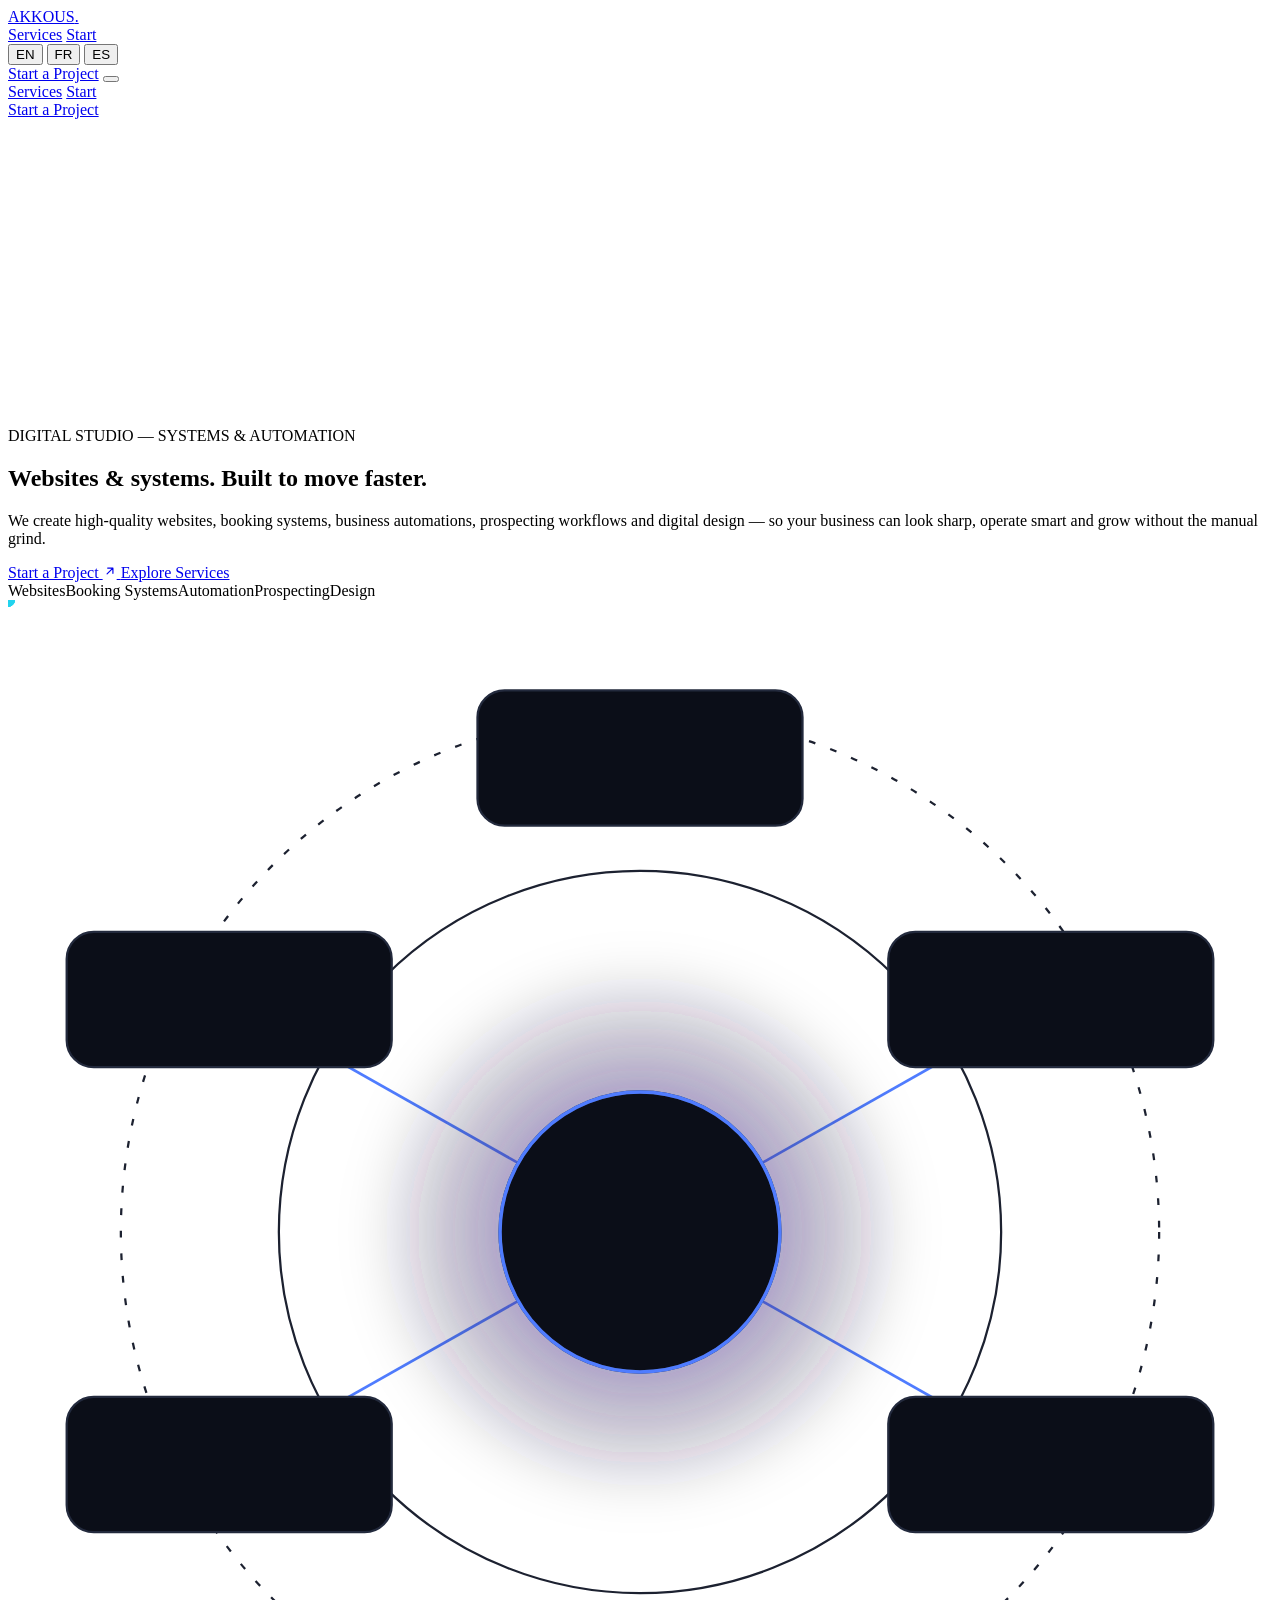
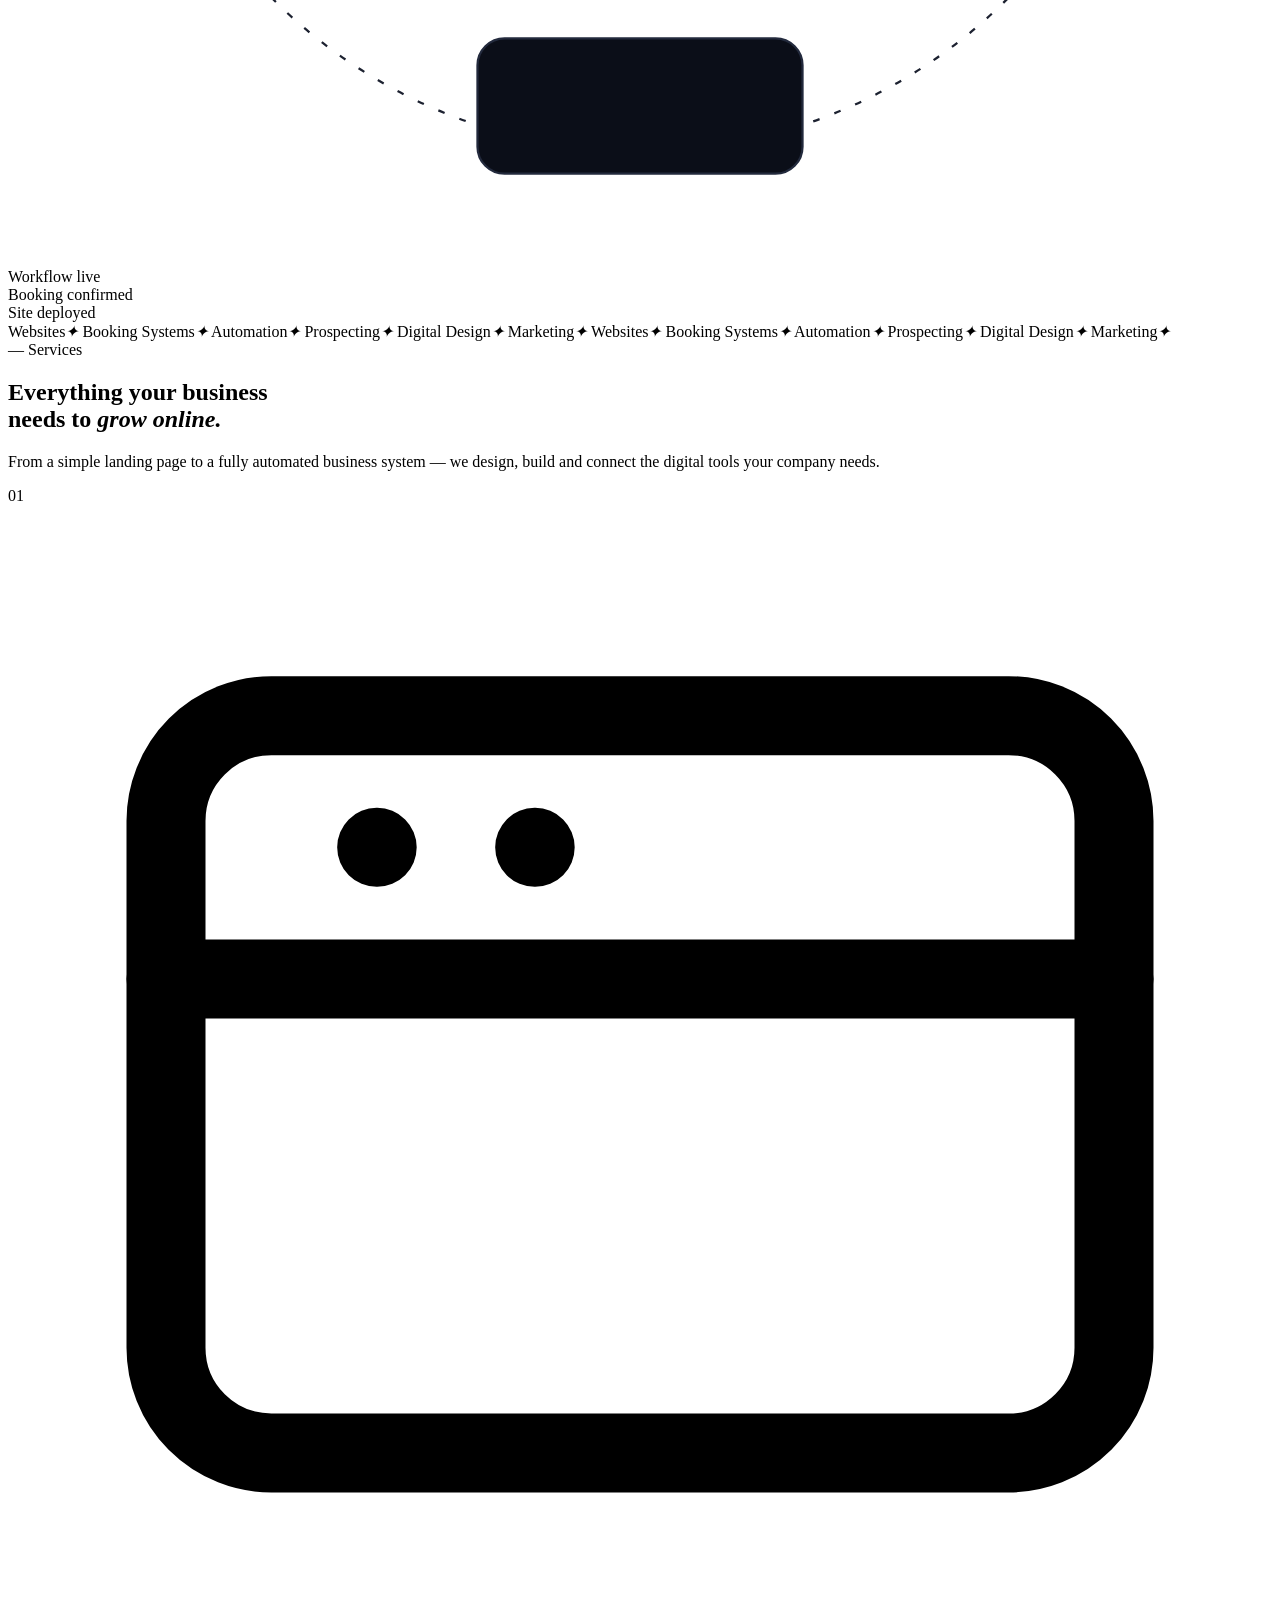
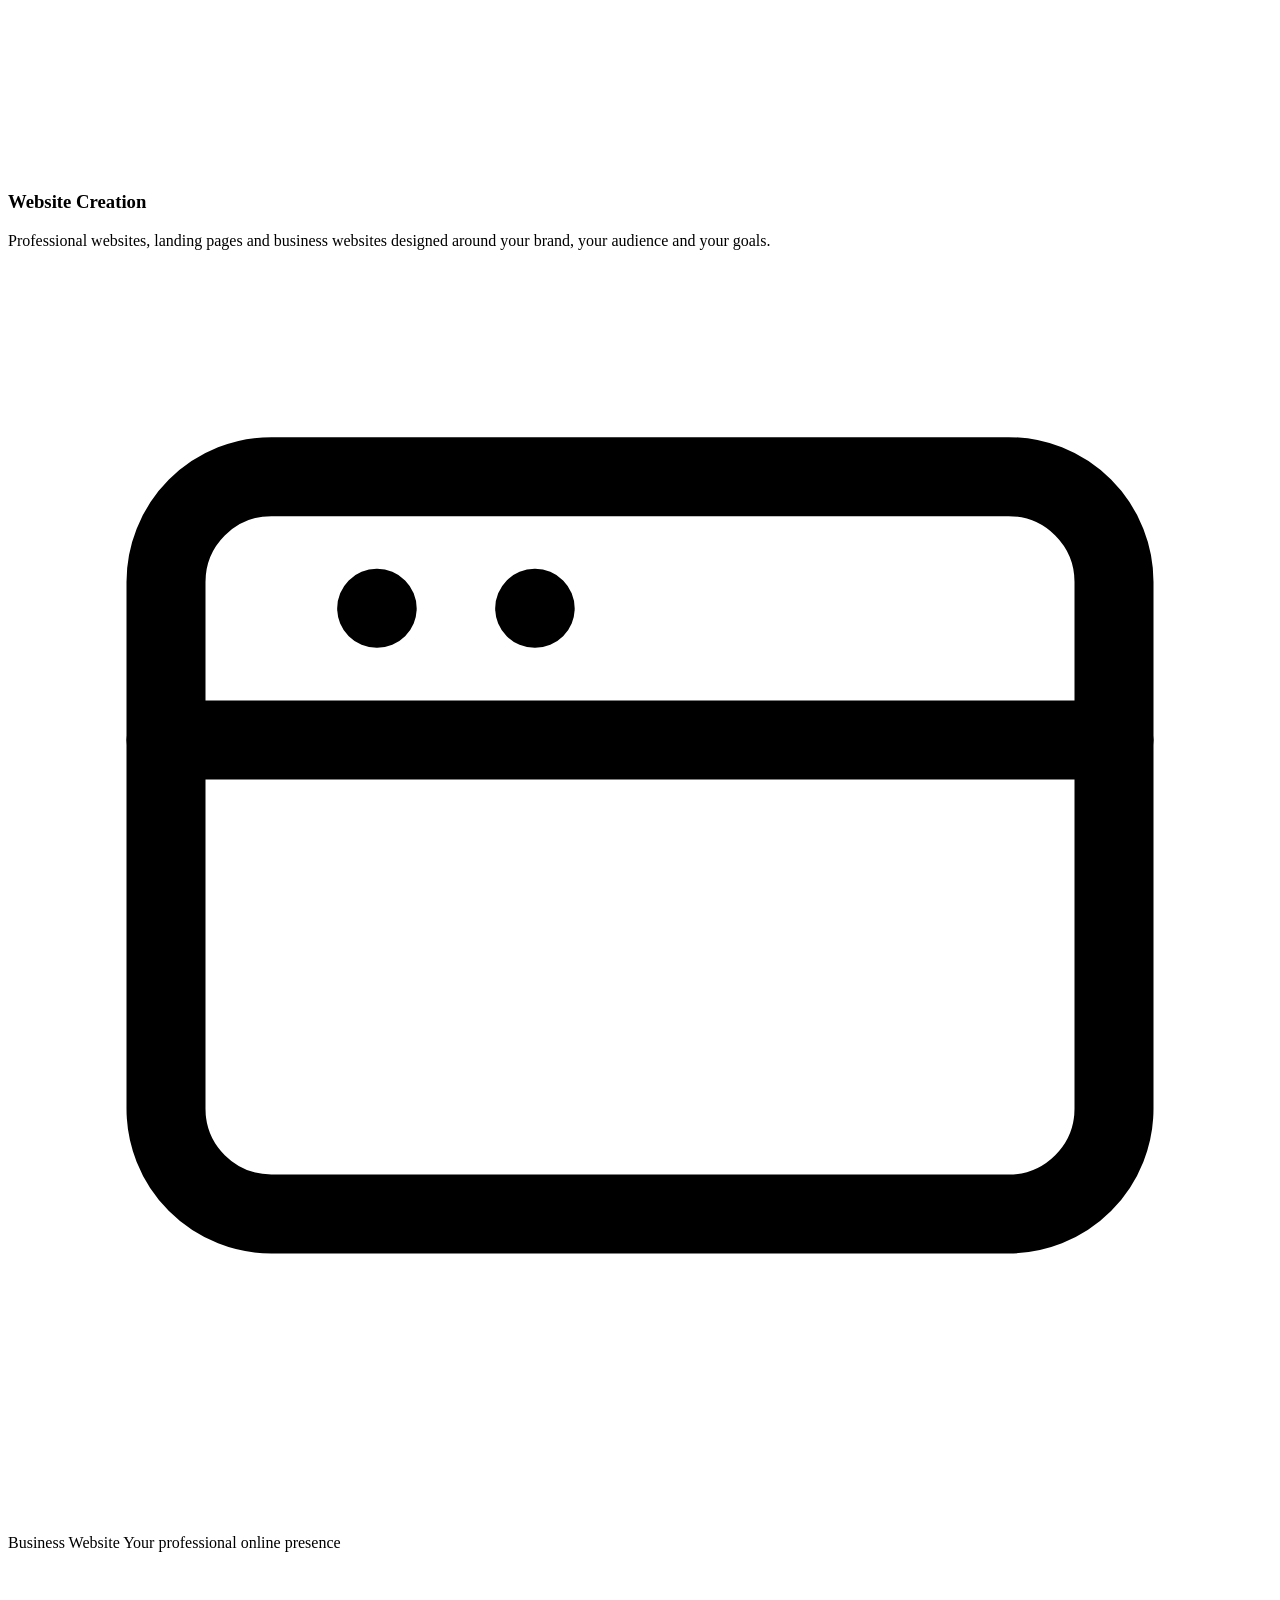
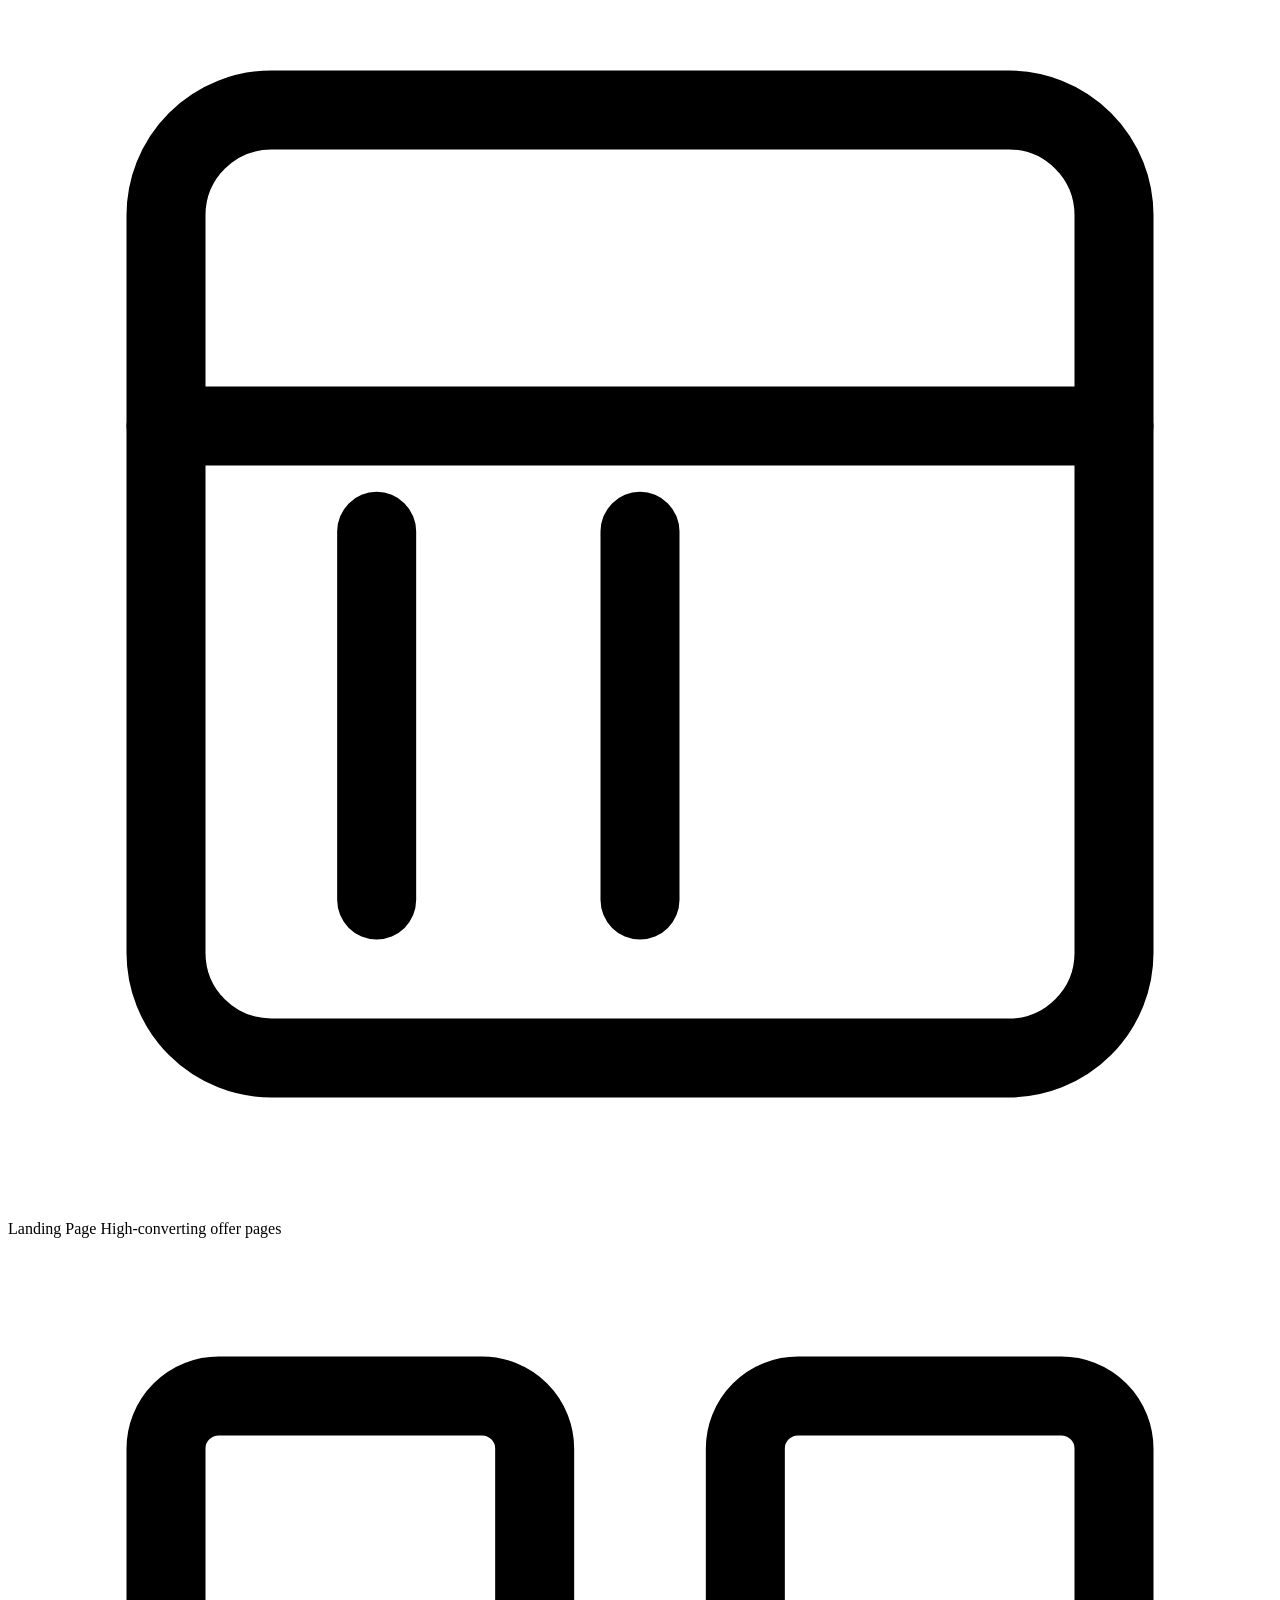
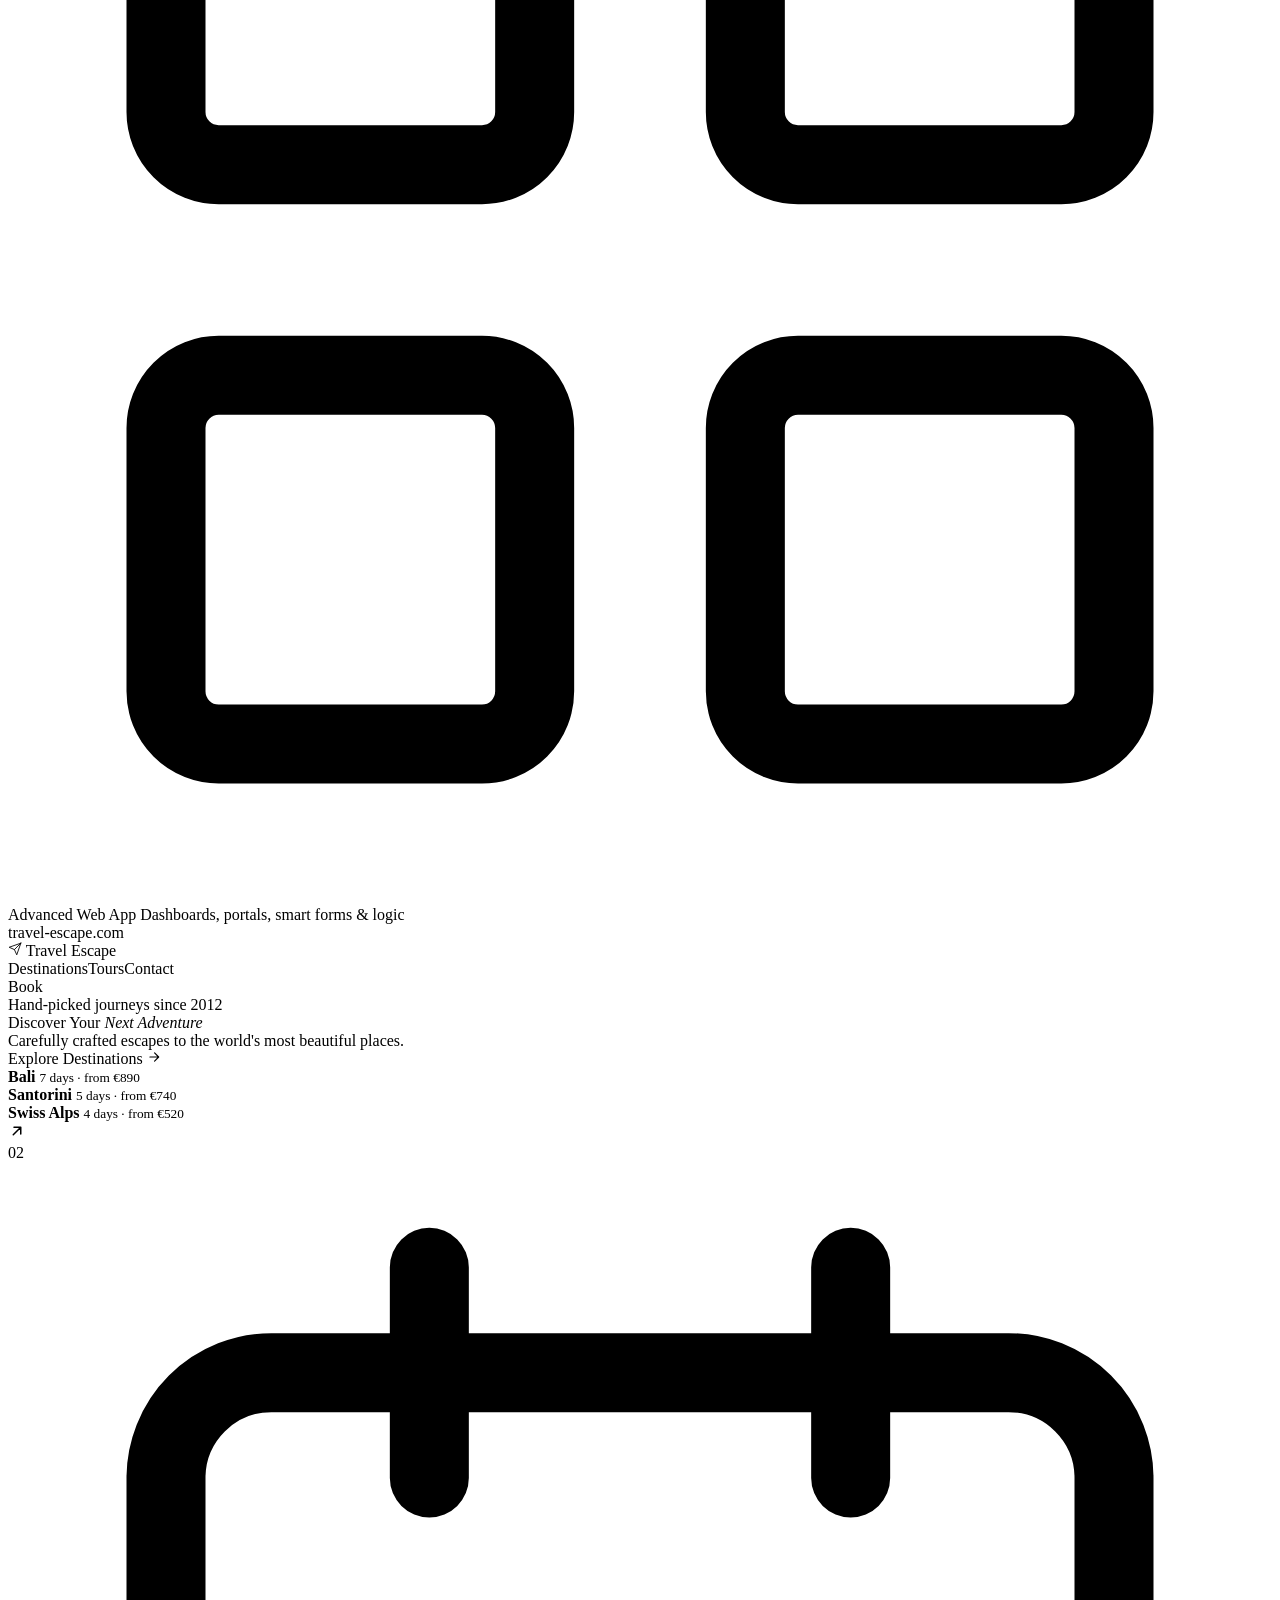
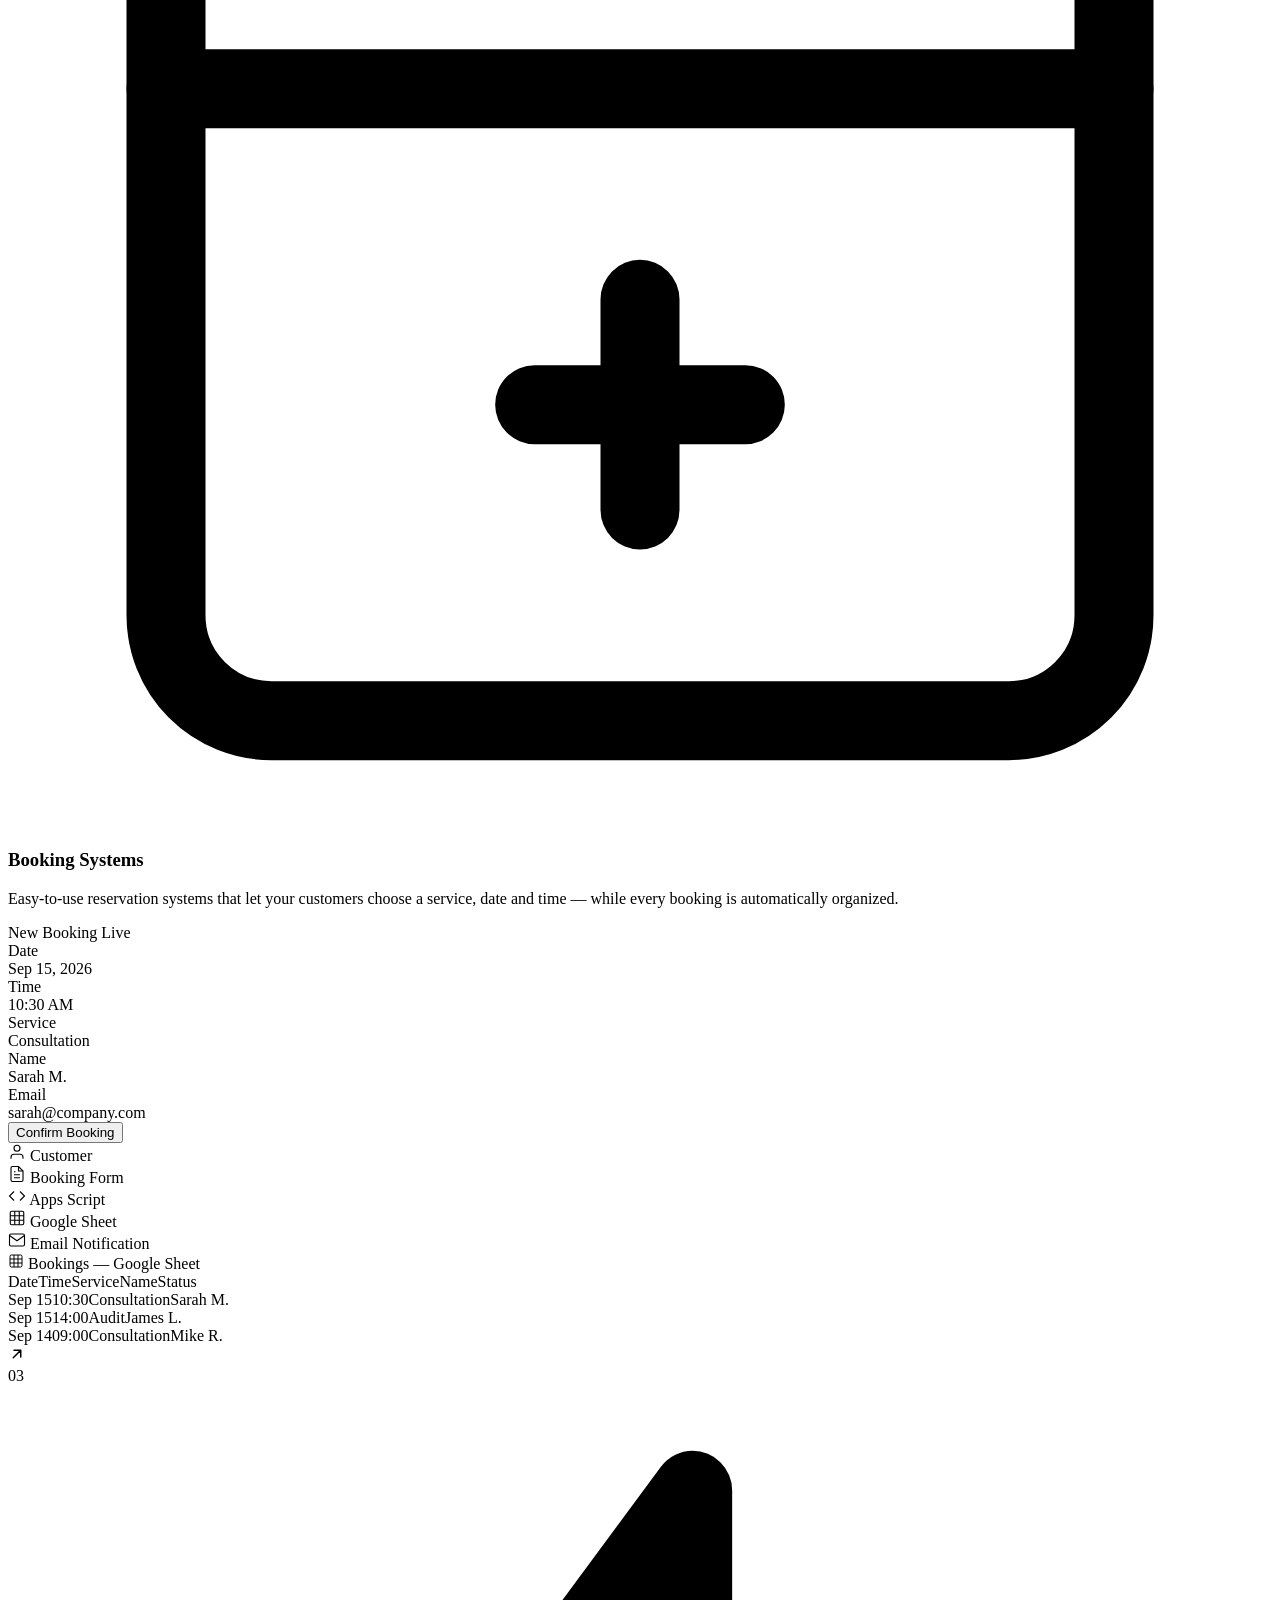
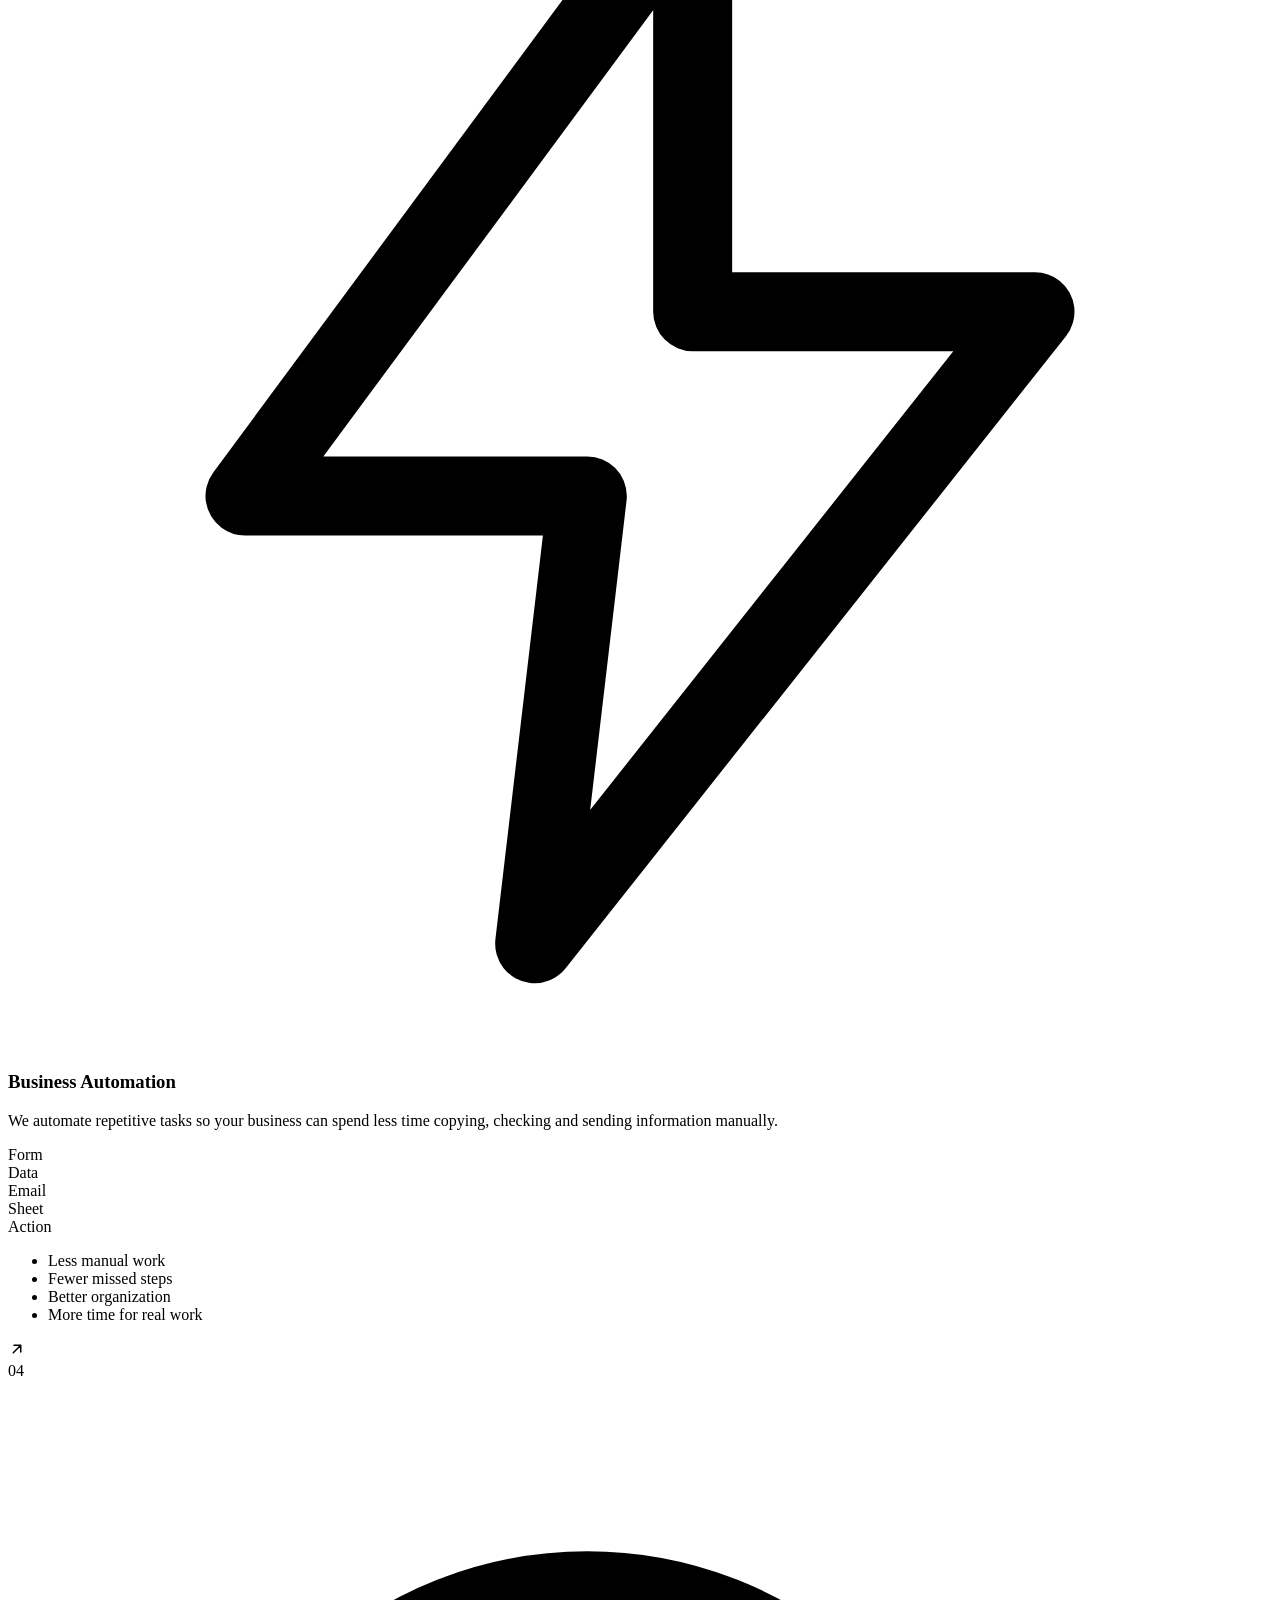
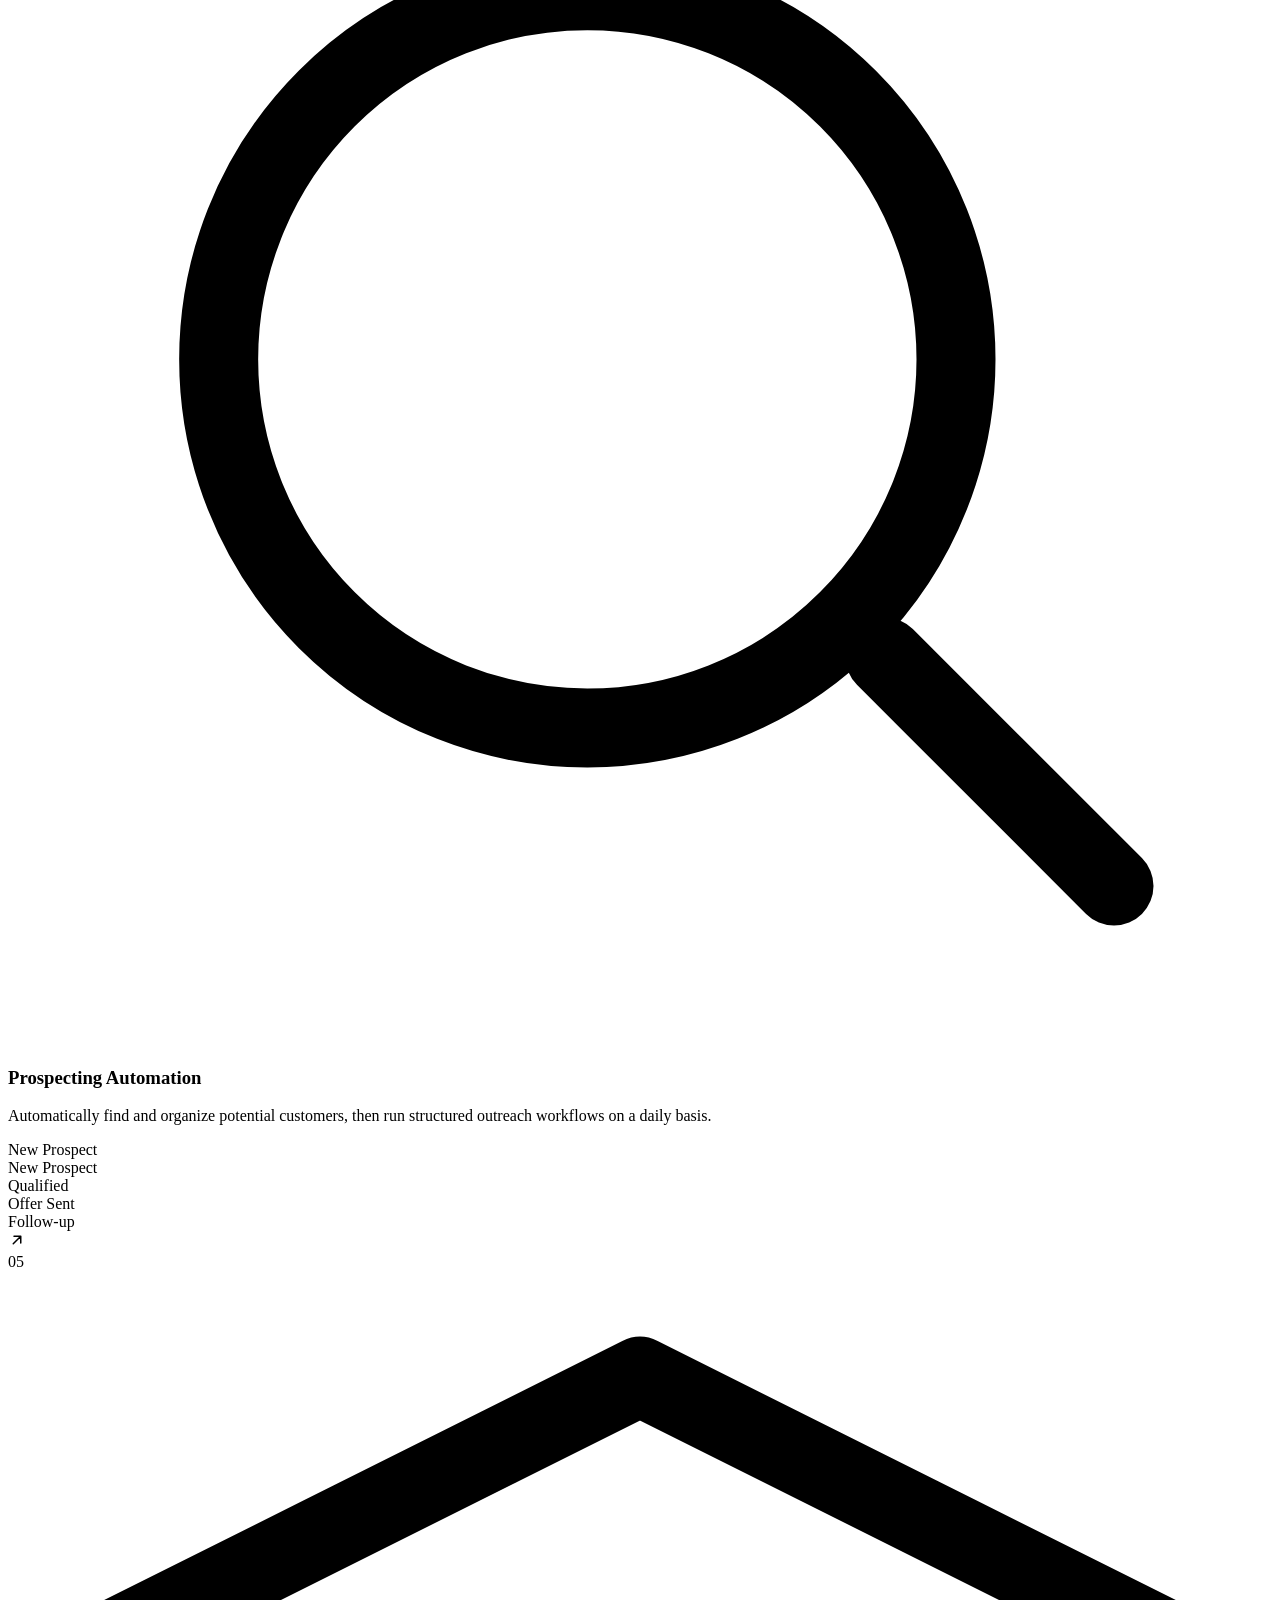
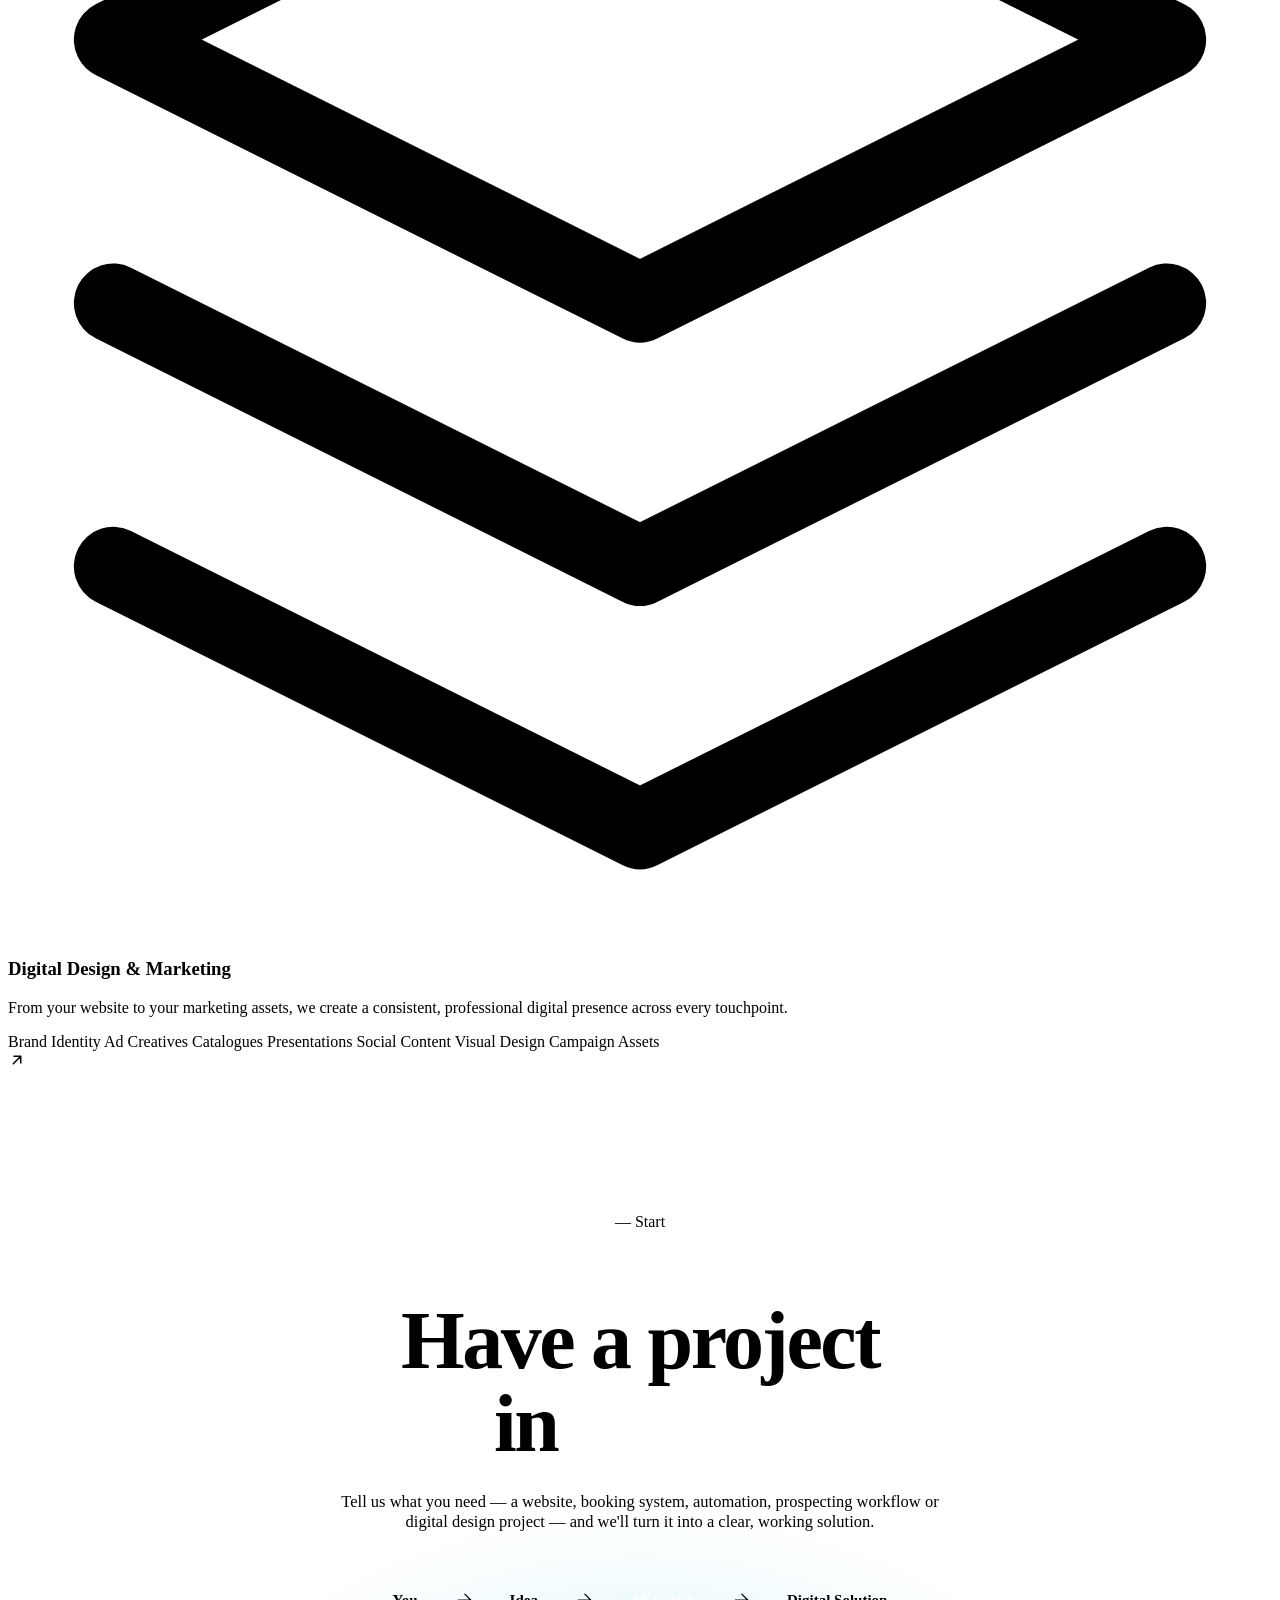
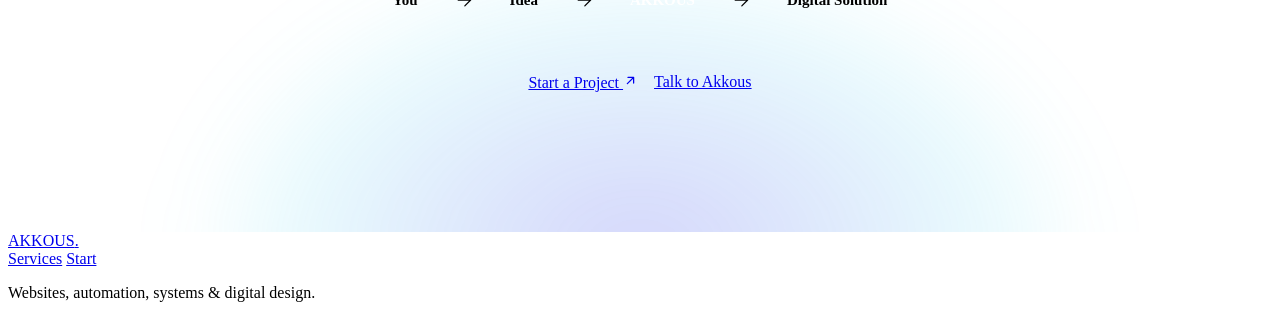
==== index.html @ a5b71ffc "Update site: modal, nav, responsive, i18n, WhatsApp, config, magnetic, reveal" ====
<!DOCTYPE html>
<html lang="en">
<head>
<meta charset="UTF-8" />
<meta name="viewport" content="width=device-width, initial-scale=1.0" />
<title>AKKOUS — Websites, Booking Systems & Automation | Digital Studio</title>
<meta name="description" content="AKKOUS builds business websites, booking systems, automations and prospecting workflows — professional digital design that helps your company operate and grow online." />

<link rel="canonical" href="https://www.akkous.com/" />

<meta name="robots" content="index, follow, max-image-preview:large, max-snippet:-1, max-video-preview:-1" />
<meta name="theme-color" content="#05070d" />
<meta name="author" content="AKKOUS" />

<!-- Open Graph -->
<meta property="og:type" content="website" />
<meta property="og:site_name" content="AKKOUS" />
<meta property="og:title" content="AKKOUS — Websites, Booking Systems & Automation | Digital Studio" />
<meta property="og:description" content="AKKOUS builds business websites, booking systems, automations and prospecting workflows — professional digital design that helps your company operate and grow online." />
<meta property="og:url" content="https://www.akkous.com/" />
<meta property="og:locale" content="en_US" />
<meta property="og:image" content="https://www.akkous.com/assets/og-image.png" />
<meta property="og:image:width" content="1200" />
<meta property="og:image:height" content="630" />
<meta property="og:image:alt" content="AKKOUS — Digital Studio: websites, booking systems and automation" />

<!-- Twitter Card -->
<meta name="twitter:card" content="summary_large_image" />
<meta name="twitter:title" content="AKKOUS — Websites, Booking Systems & Automation | Digital Studio" />
<meta name="twitter:description" content="AKKOUS builds business websites, booking systems, automations and prospecting workflows — professional digital design that helps your company operate and grow online." />
<meta name="twitter:image" content="https://www.akkous.com/assets/og-image.png" />

<!-- Structured data: Organization + WebSite + WebPage (real, verifiable info only) -->
<script type="application/ld+json" data-seo>
{
  "@context": "https://schema.org",
  "@graph": [
    {
      "@type": "Organization",
      "@id": "https://www.akkous.com/#organization",
      "name": "AKKOUS",
      "legalName": "AKKOUS",
      "url": "https://www.akkous.com/",
      "logo": "https://www.akkous.com/assets/og-image.png",
      "description": "AKKOUS builds business websites, booking systems, automations and prospecting workflows — professional digital design that helps your company operate and grow online.",
      "knowsAbout": ["Websites", "Booking systems", "Business automation", "Digital design", "Prospecting workflows"],
      "sameAs": []
    },
    {
      "@type": "WebSite",
      "@id": "https://www.akkous.com/#website",
      "url": "https://www.akkous.com/",
      "name": "AKKOUS",
      "description": "AKKOUS builds business websites, booking systems, automations and prospecting workflows — professional digital design that helps your company operate and grow online.",
      "inLanguage": ["en", "fr", "es"],
      "publisher": { "@id": "https://www.akkous.com/#organization" }
    },
    {
      "@type": "WebPage",
      "@id": "https://www.akkous.com/#webpage",
      "url": "https://www.akkous.com/",
      "name": "AKKOUS — Websites, Booking Systems & Automation | Digital Studio",
      "description": "AKKOUS builds business websites, booking systems, automations and prospecting workflows — professional digital design that helps your company operate and grow online.",
      "isPartOf": { "@id": "https://www.akkous.com/#website" },
      "about": { "@id": "https://www.akkous.com/#organization" },
      "inLanguage": "en"
    }
  ]
}
</script>
<script>
  /* Set the document language before render to avoid an English flash
     when a non-default language is stored (FOUC mitigation). */
  (function () {
    try {
      var lang = localStorage.getItem("akkous-language");
      if (lang === "fr" || lang === "es") document.documentElement.lang = lang;
    } catch (e) {}
  })();
</script>
<link rel="icon" href="data:image/svg+xml,<svg xmlns='http://www.w3.org/2000/svg' viewBox='0 0 100 100'><text y='.9em' font-size='90'>◈</text></svg>" />
<link rel="preconnect" href="https://fonts.googleapis.com" />
<link rel="preconnect" href="https://fonts.gstatic.com" crossorigin />
<link href="https://fonts.googleapis.com/css2?family=Space+Grotesk:wght@400;500;600;700&family=Inter:wght@400;500;600&family=JetBrains+Mono:wght@400;500&display=swap" rel="stylesheet" />

<!-- CSS Modules — each file has a single responsibility -->
<link rel="stylesheet" href="css/tokens.css" />
<link rel="stylesheet" href="css/base.css" />
<link rel="stylesheet" href="css/buttons.css" />
<link rel="stylesheet" href="css/nav.css" />
<link rel="stylesheet" href="css/hero.css" />
<link rel="stylesheet" href="css/marquee.css" />
<link rel="stylesheet" href="css/services.css" />
<link rel="stylesheet" href="css/website-preview.css" />
<link rel="stylesheet" href="css/booking.css" />
<link rel="stylesheet" href="css/workflows.css" />
<link rel="stylesheet" href="css/design.css" />
<link rel="stylesheet" href="css/cta.css" />
<link rel="stylesheet" href="css/footer.css" />
<link rel="stylesheet" href="css/responsive.css" />
<link rel="stylesheet" href="css/modal.css" />
</head>
<body>

<!-- ===================== NAV ===================== -->
<header class="nav" id="nav">
  <div class="nav__inner">
    <a href="#top" class="nav__logo" aria-label="AKKOUS home" data-i18n-aria-label="nav.homeAria">AKKOUS<span class="nav__logo-dot">.</span></a>
    <nav class="nav__links" aria-label="Main navigation" data-i18n-aria-label="nav.mainAria">
      <a href="#services" data-i18n="nav.services">Services</a>
      <a href="#start" data-i18n="nav.start">Start</a>
    </nav>
    <div class="lang-switch" role="group" aria-label="Change language" data-i18n-aria-label="lang.label">
      <button class="lang-switch__btn" type="button" data-lang="en" aria-label="English" title="English" aria-pressed="true">EN</button>
      <button class="lang-switch__btn" type="button" data-lang="fr" aria-label="Français" title="Français" aria-pressed="false">FR</button>
      <button class="lang-switch__btn" type="button" data-lang="es" aria-label="Español" title="Español" aria-pressed="false">ES</button>
    </div>
    <a href="#start" class="btn btn--sm nav__cta js-open-modal" data-i18n="buttons.startProject">Start a Project</a>
    <button class="nav__burger" id="burger" aria-label="Open menu" data-i18n-aria-label="nav.openMenu" aria-expanded="false">
      <span></span><span></span>
    </button>
  </div>
</header>

<div class="mobile-menu" id="mobileMenu" aria-hidden="true">
  <nav>
      <a href="#services" class="mobile-menu__link" data-i18n="nav.services">Services</a>
      <a href="#start" class="mobile-menu__link" data-i18n="nav.start">Start</a>
    </nav>
    <a href="#start" class="btn mobile-menu__cta js-open-modal" data-i18n="buttons.startProject">Start a Project</a>
</div>

<main id="top">

<!-- ===================== HERO ===================== -->
<section class="hero" aria-label="Introduction" data-i18n-aria-label="hero.introAria">
  <video class="hero__video" autoplay muted loop playsinline preload="metadata" aria-hidden="true" tabindex="-1">
    <source src="assets/akkous.mp4" type="video/mp4" />
  </video>
  <div class="hero__video-veil" aria-hidden="true"></div>
  <div class="hero__grid-bg" aria-hidden="true"></div>
  <div class="hero__glow hero__glow--1" aria-hidden="true"></div>
  <div class="hero__glow hero__glow--2" aria-hidden="true"></div>
  <canvas class="hero__particles" id="heroParticles" aria-hidden="true"></canvas>

  <div class="hero__inner">
    <div class="hero__copy">
      <div class="hero__label reveal">
        <span class="hero__label-dot" aria-hidden="true"></span> <span data-i18n="hero.label">DIGITAL STUDIO — SYSTEMS &amp; AUTOMATION</span>
      </div>
      <h1 class="hero__title">
        <span class="hero__line reveal" data-i18n="hero.titleLine1">Websites &amp; systems.</span>
        <span class="hero__line reveal hero__accent" data-i18n="hero.titleLine2">Built to move faster.</span>
      </h1>
      <p class="hero__sub reveal" data-i18n="hero.sub">
        We create high-quality websites, booking systems, business automations, prospecting workflows and digital design — so your business can look sharp, operate smart and grow without the manual grind.
      </p>
      <div class="hero__actions reveal">
        <a href="#start" class="btn btn--primary magnetic js-open-modal" data-i18n="buttons.startProject">Start a Project
          <svg width="14" height="14" viewBox="0 0 24 24" fill="none" aria-hidden="true"><path d="M7 17L17 7M17 7H8M17 7V16" stroke="currentColor" stroke-width="2" stroke-linecap="round" stroke-linejoin="round"/></svg>
        </a>
        <a href="#services" class="btn btn--ghost magnetic" data-i18n="buttons.exploreServices">Explore Services</a>
      </div>
      <div class="hero__meta reveal">
        <span data-i18n="hero.metaWebsites">Websites</span><i aria-hidden="true"></i><span data-i18n="hero.metaBooking">Booking Systems</span><i aria-hidden="true"></i><span data-i18n="hero.metaAutomation">Automation</span><i aria-hidden="true"></i><span data-i18n="hero.metaProspecting">Prospecting</span><i aria-hidden="true"></i><span data-i18n="hero.metaDesign">Design</span>
      </div>
    </div>

    <!-- Hero ecosystem visual -->
    <div class="hero__visual reveal" aria-hidden="true">
      <svg class="eco" viewBox="0 0 560 560" fill="none">
        <defs>
          <linearGradient id="ecoStroke" x1="0" y1="0" x2="560" y2="560">
            <stop offset="0" stop-color="#4f7cff"/><stop offset=".5" stop-color="#8b5cf6"/><stop offset="1" stop-color="#22d3ee"/>
          </linearGradient>
          <radialGradient id="ecoCore" cx=".5" cy=".5" r=".5">
            <stop offset="0" stop-color="#8b5cf6" stop-opacity=".9"/><stop offset="1" stop-color="#0a0c14" stop-opacity="0"/>
          </radialGradient>
          <filter id="ecoBlur" x="-60%" y="-60%" width="220%" height="220%"><feGaussianBlur stdDeviation="10"/></filter>
        </defs>
        <circle cx="280" cy="280" r="230" stroke="#1c2130" stroke-width="1" stroke-dasharray="3 7"/>
        <circle cx="280" cy="280" r="160" stroke="#1c2130" stroke-width="1"/>
        <g class="eco__links" stroke="url(#ecoStroke)" stroke-width="1.2">
          <line class="eco__link" x1="280" y1="280" x2="280" y2="70"/>
          <line class="eco__link" x1="280" y1="280" x2="462" y2="177"/>
          <line class="eco__link" x1="280" y1="280" x2="462" y2="383"/>
          <line class="eco__link" x1="280" y1="280" x2="280" y2="490"/>
          <line class="eco__link" x1="280" y1="280" x2="98"  y2="383"/>
          <line class="eco__link" x1="280" y1="280" x2="98"  y2="177"/>
        </g>
        <g class="eco__pulses" fill="#22d3ee">
          <circle class="eco__pulse" r="3"/>
          <circle class="eco__pulse" r="3"/>
          <circle class="eco__pulse" r="3"/>
          <circle class="eco__pulse" r="3"/>
          <circle class="eco__pulse" r="3"/>
          <circle class="eco__pulse" r="3"/>
        </g>
        <circle cx="280" cy="280" r="120" fill="url(#ecoCore)" filter="url(#ecoBlur)"/>
        <circle cx="280" cy="280" r="62" fill="#0b0e18" stroke="#2a3045" stroke-width="1.5"/>
        <circle cx="280" cy="280" r="62" stroke="url(#ecoStroke)" stroke-width="1.5" class="eco__core-ring"/>
        <text x="280" y="274" text-anchor="middle" class="eco__core-text">AKKOUS</text>
        <text x="280" y="294" text-anchor="middle" class="eco__core-sub">STUDIO</text>
        <!-- Nodes -->
        <g class="eco__node" transform="translate(280 70)">
          <rect x="-72" y="-30" width="144" height="60" rx="12" fill="#0b0e18" stroke="#232a3d"/>
          <text x="0" y="-4" text-anchor="middle" class="eco__node-t">WEB</text>
          <text x="0" y="16" text-anchor="middle" class="eco__node-s" data-i18n="eco.webSub">Sites &amp; landing pages</text>
        </g>
        <g class="eco__node" transform="translate(462 177)">
          <rect x="-72" y="-30" width="144" height="60" rx="12" fill="#0b0e18" stroke="#232a3d"/>
          <text x="0" y="-4" text-anchor="middle" class="eco__node-t">BOOKING</text>
          <text x="0" y="16" text-anchor="middle" class="eco__node-s" data-i18n="eco.bookingSub">Reservation systems</text>
        </g>
        <g class="eco__node" transform="translate(462 383)">
          <rect x="-72" y="-30" width="144" height="60" rx="12" fill="#0b0e18" stroke="#232a3d"/>
          <text x="0" y="-4" text-anchor="middle" class="eco__node-t">AUTOMATION</text>
          <text x="0" y="16" text-anchor="middle" class="eco__node-s" data-i18n="eco.autoSub">Connected workflows</text>
        </g>
        <g class="eco__node" transform="translate(280 490)">
          <rect x="-72" y="-30" width="144" height="60" rx="12" fill="#0b0e18" stroke="#232a3d"/>
          <text x="0" y="-4" text-anchor="middle" class="eco__node-t">PROSPECTING</text>
          <text x="0" y="16" text-anchor="middle" class="eco__node-s" data-i18n="eco.prospSub">Find &amp; reach leads</text>
        </g>
        <g class="eco__node" transform="translate(98 383)">
          <rect x="-72" y="-30" width="144" height="60" rx="12" fill="#0b0e18" stroke="#232a3d"/>
          <text x="0" y="-4" text-anchor="middle" class="eco__node-t">DESIGN</text>
          <text x="0" y="16" text-anchor="middle" class="eco__node-s" data-i18n="eco.designSub">Marketing &amp; visuals</text>
        </g>
        <g class="eco__node" transform="translate(98 177)">
          <rect x="-72" y="-30" width="144" height="60" rx="12" fill="#0b0e18" stroke="#232a3d"/>
          <text x="0" y="-4" text-anchor="middle" class="eco__node-t">SYSTEMS</text>
          <text x="0" y="16" text-anchor="middle" class="eco__node-s" data-i18n="eco.sysSub">Custom business tools</text>
        </g>
      </svg>

      <div class="chip chip--1 float" aria-hidden="true"><span class="chip__dot chip__dot--cyan"></span><span data-i18n="chips.workflow">Workflow live</span></div>
      <div class="chip chip--2 float-alt" aria-hidden="true"><span class="chip__dot chip__dot--violet"></span><span data-i18n="chips.booking">Booking confirmed</span></div>
      <div class="chip chip--3 float" aria-hidden="true"><span class="chip__dot chip__dot--blue"></span><span data-i18n="chips.deployed">Site deployed</span></div>
    </div>
  </div>
</section>

<!-- ===================== MARQUEE ===================== -->
<div class="marquee" aria-hidden="true">
  <div class="marquee__track">
    <span data-i18n="marquee.websites">Websites</span><i>✦</i>
    <span data-i18n="marquee.bookingSystems">Booking Systems</span><i>✦</i>
    <span data-i18n="marquee.automation">Automation</span><i>✦</i>
    <span data-i18n="marquee.prospecting">Prospecting</span><i>✦</i>
    <span data-i18n="marquee.digitalDesign">Digital Design</span><i>✦</i>
    <span data-i18n="marquee.marketing">Marketing</span><i>✦</i>
    <span data-i18n="marquee.websites">Websites</span><i>✦</i>
    <span data-i18n="marquee.bookingSystems">Booking Systems</span><i>✦</i>
    <span data-i18n="marquee.automation">Automation</span><i>✦</i>
    <span data-i18n="marquee.prospecting">Prospecting</span><i>✦</i>
    <span data-i18n="marquee.digitalDesign">Digital Design</span><i>✦</i>
    <span data-i18n="marquee.marketing">Marketing</span><i>✦</i>
  </div>
</div>

<!-- ===================== SERVICES ===================== -->
<section class="section services" id="services">
  <div class="container">
    <div class="section__head reveal">
      <span class="kicker" data-i18n="services.kicker">— Services</span>
      <h2 class="section__title" data-i18n-content="services.title">Everything your business<br/>needs to <em>grow online.</em></h2>
      <p class="section__text" data-i18n="services.intro">From a simple landing page to a fully automated business system — we design, build and connect the digital tools your company needs.</p>
    </div>

    <div class="svc-grid">

      <!-- SERVICE 01 — WEBSITE CREATION (large featured) -->
      <article class="svc svc--featured reveal">
        <div class="svc__num">01</div>
        <div class="svc__icon">
          <svg viewBox="0 0 24 24" fill="none" stroke="currentColor" stroke-width="1.5" stroke-linecap="round" stroke-linejoin="round"><rect x="3" y="4" width="18" height="14" rx="2"/><path d="M3 9h18M7 6.5h.01M10 6.5h.01"/></svg>
        </div>
        <h3 data-i18n="services.website.title">Website Creation</h3>
        <p data-i18n="services.website.desc">Professional websites, landing pages and business websites designed around your brand, your audience and your goals.</p>

        <div class="svc__tiers" aria-label="Website service tiers" data-i18n-aria-label="services.website.tiersAria">
          <div class="tier">
            <span class="tier__icon">
              <svg viewBox="0 0 24 24" fill="none" stroke="currentColor" stroke-width="1.5" stroke-linecap="round" stroke-linejoin="round"><rect x="3" y="4" width="18" height="14" rx="2"/><path d="M3 9h18M7 6.5h.01M10 6.5h.01"/></svg>
            </span>
            <span class="tier__label" data-i18n="services.website.business">Business Website</span>
            <span class="tier__desc" data-i18n="services.website.businessDesc">Your professional online presence</span>
          </div>
          <div class="tier">
            <span class="tier__icon">
              <svg viewBox="0 0 24 24" fill="none" stroke="currentColor" stroke-width="1.5" stroke-linecap="round" stroke-linejoin="round"><rect x="3" y="3" width="18" height="18" rx="2"/><path d="M3 9h18M7 11v7M12 11v7"/></svg>
            </span>
            <span class="tier__label" data-i18n="services.website.landing">Landing Page</span>
            <span class="tier__desc" data-i18n="services.website.landingDesc">High-converting offer pages</span>
          </div>
          <div class="tier">
            <span class="tier__icon">
              <svg viewBox="0 0 24 24" fill="none" stroke="currentColor" stroke-width="1.5" stroke-linecap="round" stroke-linejoin="round"><rect x="3" y="3" width="7" height="7" rx="1"/><rect x="14" y="3" width="7" height="7" rx="1"/><rect x="3" y="14" width="7" height="7" rx="1"/><rect x="14" y="14" width="7" height="7" rx="1"/></svg>
            </span>
            <span class="tier__label" data-i18n="services.website.webApp">Advanced Web App</span>
            <span class="tier__desc" data-i18n="services.website.webAppDesc">Dashboards, portals, smart forms &amp; logic</span>
          </div>
        </div>

        <div class="svc__visual" aria-hidden="true">
          <div class="svc__browser">
            <div class="svc__browser-bar">
              <i></i><i></i><i></i>
              <span>travel-escape.com</span>
            </div>
            <div class="svc__browser-body">

              <div class="travel-nav">
                <div class="travel-logo">
                  <svg width="14" height="14" viewBox="0 0 24 24" fill="none" stroke="currentColor" stroke-width="1.5" stroke-linecap="round" stroke-linejoin="round"><path d="M22 2L11 13M22 2l-7 20-4-9-9-4 20-7z"/></svg>
                  Travel Escape
                </div>
                <div class="travel-links">
                  <span data-i18n="travel.destinations">Destinations</span><span data-i18n="travel.tours">Tours</span><span data-i18n="travel.contact">Contact</span>
                </div>
                <div class="travel-cta" data-i18n="travel.book">Book</div>
              </div>

              <div class="travel-hero">
                <div class="travel-hero-tag"><i></i> <span data-i18n="travel.tag">Hand-picked journeys since 2012</span></div>
                <div class="travel-hero-title" data-i18n-content="travel.title">Discover Your <em>Next Adventure</em></div>
                <div class="travel-hero-sub" data-i18n="travel.sub">Carefully crafted escapes to the world's most beautiful places.</div>
                <div class="travel-hero-btn">
                  <span data-i18n="travel.explore">Explore Destinations</span>
                  <svg width="14" height="14" viewBox="0 0 24 24" fill="none"><path d="M5 12h14M13 5l7 7-7 7" stroke="currentColor" stroke-width="2" stroke-linecap="round" stroke-linejoin="round"/></svg>
                </div>
              </div>

              <div class="travel-cards">
                <div class="travel-card">
                  <div class="travel-card-photo travel-card-photo--bali"></div>
                  <div class="travel-card-body">
                    <b>Bali</b>
                    <small data-i18n="travel.bali">7 days · from €890</small>
                  </div>
                </div>
                <div class="travel-card">
                  <div class="travel-card-photo travel-card-photo--santorini"></div>
                  <div class="travel-card-body">
                    <b>Santorini</b>
                    <small data-i18n="travel.santorini">5 days · from €740</small>
                  </div>
                </div>
                <div class="travel-card">
                  <div class="travel-card-photo travel-card-photo--alps"></div>
                  <div class="travel-card-body">
                    <b>Swiss Alps</b>
                    <small data-i18n="travel.alps">4 days · from €520</small>
                  </div>
                </div>
              </div>

            </div>
          </div>
        </div>
        <span class="svc__arrow" aria-hidden="true"><svg width="18" height="18" viewBox="0 0 24 24" fill="none"><path d="M7 17L17 7M17 7H8M17 7V16" stroke="currentColor" stroke-width="2" stroke-linecap="round"/></svg></span>
      </article>

      <!-- SERVICE 02 — BOOKING SYSTEMS -->
      <article class="svc svc--booking reveal" data-accent="cyan" id="svc-booking">
        <div class="svc__num">02</div>
        <div class="svc__icon"><svg viewBox="0 0 24 24" fill="none" stroke="currentColor" stroke-width="1.5" stroke-linecap="round" stroke-linejoin="round"><rect x="3" y="4" width="18" height="18" rx="2"/><path d="M16 2v4M8 2v4M3 10h18M12 14v4M10 16h4"/></svg></div>
        <h3 data-i18n="services.booking.title">Booking Systems</h3>
        <p data-i18n="services.booking.desc">Easy-to-use reservation systems that let your customers choose a service, date and time — while every booking is automatically organized.</p>

        <div class="booking-demo" aria-label="Booking system demonstration" data-i18n-aria-label="services.booking.demoAria">
          <div class="booking-form">
            <div class="booking-form__header">
              <span class="booking-form__title" data-i18n="booking.newBooking">New Booking</span>
              <span class="booking-form__status"><i class="st st--new" aria-hidden="true"></i> <span data-i18n="booking.live">Live</span></span>
            </div>
            <div class="booking-field">
              <label data-i18n="booking.date">Date</label>
              <div class="booking-input">Sep 15, 2026</div>
            </div>
            <div class="booking-field">
              <label data-i18n="booking.time">Time</label>
              <div class="booking-input">10:30 AM</div>
            </div>
            <div class="booking-field">
              <label data-i18n="booking.service">Service</label>
              <div class="booking-input">Consultation</div>
            </div>
            <div class="booking-field">
              <label data-i18n="booking.name">Name</label>
              <div class="booking-input">Sarah M.</div>
            </div>
            <div class="booking-field">
              <label data-i18n="booking.email">Email</label>
              <div class="booking-input">sarah@company.com</div>
            </div>
            <button class="booking-confirm magnetic" type="button" data-i18n="booking.confirm">Confirm Booking</button>
          </div>

          <div class="booking-flow" aria-hidden="true">
            <div class="flow-step flow-step--customer">
              <span class="flow-step__icon">
                <svg width="18" height="18" viewBox="0 0 24 24" fill="none" stroke="currentColor" stroke-width="1.5"><path d="M20 21v-2a4 4 0 00-4-4H8a4 4 0 00-4 4v2"/><circle cx="12" cy="7" r="4"/></svg>
              </span>
              <span data-i18n="booking.customer">Customer</span>
            </div>
            <div class="flow-line"><i></i></div>
            <div class="flow-step flow-step--form">
              <span class="flow-step__icon">
                <svg width="18" height="18" viewBox="0 0 24 24" fill="none" stroke="currentColor" stroke-width="1.5"><path d="M14 2H6a2 2 0 00-2 2v16a2 2 0 002 2h12a2 2 0 002-2V8z"/><path d="M14 2v6h6M16 13H8M16 17H8M10 9H8"/></svg>
              </span>
              <span data-i18n="booking.bookingForm">Booking Form</span>
            </div>
            <div class="flow-line"><i></i></div>
            <div class="flow-step flow-step--script">
              <span class="flow-step__icon">
                <svg width="18" height="18" viewBox="0 0 24 24" fill="none" stroke="currentColor" stroke-width="1.5"><path d="M16 18l6-6-6-6M8 6l-6 6 6 6"/></svg>
              </span>
              <span data-i18n="booking.appsScript">Apps Script</span>
            </div>
            <div class="flow-line"><i></i></div>
            <div class="flow-step flow-step--sheet">
              <span class="flow-step__icon">
                <svg width="18" height="18" viewBox="0 0 24 24" fill="none" stroke="currentColor" stroke-width="1.5"><rect x="3" y="3" width="18" height="18" rx="2"/><path d="M3 9h18M3 15h18M9 3v18M15 3v18"/></svg>
              </span>
              <span data-i18n="booking.googleSheet">Google Sheet</span>
            </div>
            <div class="flow-line"><i></i></div>
            <div class="flow-step flow-step--email">
              <span class="flow-step__icon">
                <svg width="18" height="18" viewBox="0 0 24 24" fill="none" stroke="currentColor" stroke-width="1.5"><path d="M4 4h16c1.1 0 2 .9 2 2v12c0 1.1-.9 2-2 2H4c-1.1 0-2-.9-2-2V6c0-1.1.9-2 2-2z"/><path d="M22 6l-10 7L2 6"/></svg>
              </span>
              <span data-i18n="booking.emailNotification">Email Notification</span>
            </div>
          </div>

          <div class="booking-sheet">
            <div class="booking-sheet__header">
              <svg width="16" height="16" viewBox="0 0 24 24" fill="none" stroke="currentColor" stroke-width="1.5" aria-hidden="true"><rect x="3" y="3" width="18" height="18" rx="2"/><path d="M3 9h18M3 15h18M9 3v18M15 3v18"/></svg>
              <span data-i18n="booking.sheetTitle">Bookings — Google Sheet</span>
            </div>
            <div class="sheet-row sheet-row--head">
              <span data-i18n="booking.colDate">Date</span><span data-i18n="booking.colTime">Time</span><span data-i18n="booking.colService">Service</span><span data-i18n="booking.colName">Name</span><span data-i18n="booking.colStatus">Status</span>
            </div>
            <div class="sheet-row">
              <span>Sep 15</span><span>10:30</span><span>Consultation</span><span>Sarah M.</span><span class="st st--new" aria-label="New" data-i18n-aria-label="booking.statusNew"></span>
            </div>
            <div class="sheet-row">
              <span>Sep 15</span><span>14:00</span><span>Audit</span><span>James L.</span><span class="st st--new" aria-label="New" data-i18n-aria-label="booking.statusNew"></span>
            </div>
            <div class="sheet-row sheet-row--dim">
              <span>Sep 14</span><span>09:00</span><span>Consultation</span><span>Mike R.</span><span class="st st--qual" aria-label="Qualified" data-i18n-aria-label="booking.statusQualified"></span>
            </div>
          </div>
        </div>
        <span class="svc__arrow" aria-hidden="true"><svg width="18" height="18" viewBox="0 0 24 24" fill="none"><path d="M7 17L17 7M17 7H8M17 7V16" stroke="currentColor" stroke-width="2" stroke-linecap="round"/></svg></span>
      </article>

      <!-- SERVICE 03 — AUTOMATION -->
      <article class="svc reveal" data-accent="violet">
        <div class="svc__num">03</div>
        <div class="svc__icon"><svg viewBox="0 0 24 24" fill="none" stroke="currentColor" stroke-width="1.5" stroke-linecap="round" stroke-linejoin="round"><path d="M13 2L4.5 13.5H11L10 22L19.5 10H13L13 2Z"/></svg></div>
        <h3 data-i18n="services.automation.title">Business Automation</h3>
        <p data-i18n="services.automation.desc">We automate repetitive tasks so your business can spend less time copying, checking and sending information manually.</p>
        <div class="auto-flow" aria-label="Automation flow" data-i18n-aria-label="services.automation.flowAria">
          <div class="auto-node" data-i18n="automation.form">Form</div>
          <div class="auto-arrow"><i></i></div>
          <div class="auto-node" data-i18n="automation.data">Data</div>
          <div class="auto-arrow"><i></i></div>
          <div class="auto-node" data-i18n="automation.email">Email</div>
          <div class="auto-arrow"><i></i></div>
          <div class="auto-node" data-i18n="automation.sheet">Sheet</div>
          <div class="auto-arrow"><i></i></div>
          <div class="auto-node auto-node--active" data-i18n="automation.action">Action</div>
        </div>
        <ul class="svc__benefits">
          <li data-i18n="benefits.less">Less manual work</li>
          <li data-i18n="benefits.fewer">Fewer missed steps</li>
          <li data-i18n="benefits.better">Better organization</li>
          <li data-i18n="benefits.moreTime">More time for real work</li>
        </ul>
        <span class="svc__arrow" aria-hidden="true"><svg width="18" height="18" viewBox="0 0 24 24" fill="none"><path d="M7 17L17 7M17 7H8M17 7V16" stroke="currentColor" stroke-width="2" stroke-linecap="round"/></svg></span>
      </article>

      <!-- SERVICE 04 — PROSPECTING AUTOMATION -->
      <article class="svc reveal" data-accent="blue">
        <div class="svc__num">04</div>
        <div class="svc__icon"><svg viewBox="0 0 24 24" fill="none" stroke="currentColor" stroke-width="1.5" stroke-linecap="round" stroke-linejoin="round"><circle cx="11" cy="11" r="7"/><path d="M21 21l-4.35-4.35"/></svg></div>
        <h3 data-i18n="services.prospecting.title">Prospecting Automation</h3>
        <p data-i18n="services.prospecting.desc">Automatically find and organize potential customers, then run structured outreach workflows on a daily basis.</p>
        <div class="pipeline-mini" aria-label="Prospecting pipeline" data-i18n-aria-label="services.prospecting.pipelineAria">
          <div class="pipe-mini-step" data-status="new" data-i18n="prospecting.newProspect">New Prospect</div>
          <div class="pipe-mini-step" data-status="new" data-i18n="prospecting.newProspect">New Prospect</div>
          <div class="pipe-mini-step" data-status="qualified" data-i18n="prospecting.qualified">Qualified</div>
          <div class="pipe-mini-step" data-status="sent" data-i18n="prospecting.offerSent">Offer Sent</div>
          <div class="pipe-mini-step" data-status="follow" data-i18n="prospecting.followUp">Follow-up</div>
        </div>
        <span class="svc__arrow" aria-hidden="true"><svg width="18" height="18" viewBox="0 0 24 24" fill="none"><path d="M7 17L17 7M17 7H8M17 7V16" stroke="currentColor" stroke-width="2" stroke-linecap="round"/></svg></span>
      </article>

      <!-- SERVICE 05 — DIGITAL DESIGN & MARKETING -->
      <article class="svc reveal" data-accent="cyan">
        <div class="svc__num">05</div>
        <div class="svc__icon"><svg viewBox="0 0 24 24" fill="none" stroke="currentColor" stroke-width="1.5" stroke-linecap="round" stroke-linejoin="round"><path d="M12 2L2 7l10 5 10-5-10-5z"/><path d="M2 17l10 5 10-5M2 12l10 5 10-5"/></svg></div>
        <h3 data-i18n="services.design.title">Digital Design &amp; Marketing</h3>
        <p data-i18n="services.design.desc">From your website to your marketing assets, we create a consistent, professional digital presence across every touchpoint.</p>
        <div class="design-assets" aria-label="Design and marketing assets" data-i18n-aria-label="services.design.assetsAria">
          <span class="design-tag" data-i18n="designTags.brand">Brand Identity</span>
          <span class="design-tag" data-i18n="designTags.ads">Ad Creatives</span>
          <span class="design-tag" data-i18n="designTags.catalogues">Catalogues</span>
          <span class="design-tag" data-i18n="designTags.presentations">Presentations</span>
          <span class="design-tag" data-i18n="designTags.social">Social Content</span>
          <span class="design-tag" data-i18n="designTags.visual">Visual Design</span>
          <span class="design-tag" data-i18n="designTags.campaign">Campaign Assets</span>
        </div>
        <span class="svc__arrow" aria-hidden="true"><svg width="18" height="18" viewBox="0 0 24 24" fill="none"><path d="M7 17L17 7M17 7H8M17 7V16" stroke="currentColor" stroke-width="2" stroke-linecap="round"/></svg></span>
      </article>

    </div>
  </div>
</section>

<!-- ===================== START (CTA) ===================== -->
<section class="cta" id="start">
  <div class="cta__glow" aria-hidden="true"></div>
  <canvas class="cta__particles" id="ctaParticles" aria-hidden="true"></canvas>
  <div class="container cta__inner reveal">
    <span class="kicker kicker--center" data-i18n="cta.kicker">— Start</span>
    <h2 class="cta__title" data-i18n-content="cta.title">Have a project<br/>in <em>mind?</em></h2>
    <p class="cta__text" data-i18n="cta.text">Tell us what you need — a website, booking system, automation, prospecting workflow or digital design project — and we'll turn it into a clear, working solution.</p>
    <div class="cta__flow" aria-hidden="true">
      <span class="cta__flow-step" data-i18n="cta.flowYou">You</span>
      <span class="cta__flow-arrow"><svg width="20" height="20" viewBox="0 0 24 24" fill="none"><path d="M5 12h14M13 5l7 7-7 7" stroke="currentColor" stroke-width="1.5" stroke-linecap="round" stroke-linejoin="round"/></svg></span>
      <span class="cta__flow-step cta__flow-step--idea" data-i18n="cta.flowIdea">Idea</span>
      <span class="cta__flow-arrow"><svg width="20" height="20" viewBox="0 0 24 24" fill="none"><path d="M5 12h14M13 5l7 7-7 7" stroke="currentColor" stroke-width="1.5" stroke-linecap="round" stroke-linejoin="round"/></svg></span>
      <span class="cta__flow-step cta__flow-step--akkous">AKKOUS</span>
      <span class="cta__flow-arrow"><svg width="20" height="20" viewBox="0 0 24 24" fill="none"><path d="M5 12h14M13 5l7 7-7 7" stroke="currentColor" stroke-width="1.5" stroke-linecap="round" stroke-linejoin="round"/></svg></span>
      <span class="cta__flow-step cta__flow-step--solution" data-i18n="cta.flowSolution">Digital Solution</span>
    </div>
    <div class="cta__actions">
      <a href="#start" class="btn btn--primary btn--lg magnetic js-open-modal" data-i18n="buttons.startProject">Start a Project
        <svg width="15" height="15" viewBox="0 0 24 24" fill="none" aria-hidden="true"><path d="M7 17L17 7M17 7H8M17 7V16" stroke="currentColor" stroke-width="2" stroke-linecap="round"/></svg>
      </a>
      <a href="https://wa.me/48889271562" class="btn btn--ghost btn--lg magnetic" data-wa-cta target="_blank" rel="noopener noreferrer" data-i18n-title="whatsapp.tooltip" data-i18n="buttons.talkToAkkous">Talk to Akkous</a>
    </div>
  </div>
</section>

</main>

<!-- ===================== FOOTER ===================== -->
<footer class="footer">
  <div class="container footer__inner">
    <a href="#top" class="nav__logo" aria-label="AKKOUS home" data-i18n-aria-label="nav.homeAria">AKKOUS<span class="nav__logo-dot">.</span></a>
    <nav class="footer__links" aria-label="Footer navigation" data-i18n-aria-label="footer.navAria">
      <a href="#services" data-i18n="nav.services">Services</a>
      <a href="#start" data-i18n="nav.start">Start</a>
    </nav>
    <p class="footer__note" data-i18n="footer.note">Websites, automation, systems &amp; digital design.</p>
  </div>
</footer>

<!-- PROJECT REQUEST MODAL -->
<div class="modal" id="projectModal" role="dialog" aria-modal="true" aria-labelledby="modalTitle" aria-hidden="true">
  <div class="modal__backdrop" id="modalBackdrop"></div>
  <div class="modal__container" role="document">
    <button class="modal__close" id="modalClose" aria-label="Close dialog" data-i18n-aria-label="modal.closeAria">
      <svg width="16" height="16" viewBox="0 0 24 24" fill="none" stroke="currentColor" stroke-width="2" stroke-linecap="round"><path d="M18 6L6 18M6 6l12 12"/></svg>
    </button>

    <div class="modal__header" id="modalHeader">
      <span class="kicker kicker--center" data-i18n="cta.kicker">— Start</span>
      <h2 id="modalTitle" data-i18n="buttons.startProject">Start a Project</h2>
      <p data-i18n="modal.subtitle">Tell us about your project and we'll get back to you soon.</p>
    </div>

    <form class="modal__form" id="projectForm" novalidate>
      <div class="form-group">
        <label for="formName" data-i18n="form.name">Full Name</label>
        <input type="text" id="formName" name="name" placeholder="Full name" data-i18n-placeholder="form.namePlaceholder" required autocomplete="name" />
        <span class="form-error" id="nameError"></span>
      </div>
      <div class="form-group">
        <label for="formEmail" data-i18n="form.email">Email Address</label>
        <input type="email" id="formEmail" name="email" placeholder="client@email.com" data-i18n-placeholder="form.emailPlaceholder" required autocomplete="email" />
        <span class="form-error" id="emailError"></span>
      </div>
      <div class="form-group">
        <label for="formWhatsApp" data-i18n="form.whatsapp">WhatsApp Number</label>
        <input type="tel" id="formWhatsApp" name="whatsapp" placeholder="+212 6 XX XX XX XX" data-i18n-placeholder="form.whatsappPlaceholder" required autocomplete="tel" />
        <span class="form-error" id="whatsappError"></span>
      </div>
      <div class="form-group">
        <label for="formDesc" data-i18n="form.description">Project Description</label>
        <textarea id="formDesc" name="projectDescription" rows="5" placeholder="Describe your project and your needs..." data-i18n-placeholder="form.descPlaceholder" required></textarea>
        <div class="form-meta">
          <span class="form-error" id="descError"></span>
          <span class="form-counter" id="charCounter"></span>
        </div>
      </div>
      <button type="submit" class="btn btn--primary btn--lg modal__submit" id="submitBtn">
        <span class="modal__submit-text" data-i18n="form.submit">Send Request</span>
        <span class="modal__submit-loading" data-i18n="form.submitting">Sending your request...</span>
        <svg class="modal__submit-arrow" width="14" height="14" viewBox="0 0 24 24" fill="none" aria-hidden="true"><path d="M7 17L17 7M17 7H8M17 7V16" stroke="currentColor" stroke-width="2" stroke-linecap="round" stroke-linejoin="round"/></svg>
      </button>
    </form>

    <div class="modal__success" id="successMessage">
      <div class="modal__success-icon">✓</div>
      <h3 data-i18n="form.successTitle">Thank you!</h3>
      <p data-i18n="form.successText">We have received your project details. A member of our team will contact you soon.</p>
      <button class="btn btn--ghost modal__close-btn" id="successClose" data-i18n="form.close">Close</button>
    </div>
  </div>
</div>

<!-- JS Modules -->
<script type="module" src="js/main.js"></script>
</body>
</html>
---- css/cta.css ----
/* ============================================================
   AKKOUS — CTA / Start Section
   ============================================================ */
.cta {
  position: relative;
  padding: 140px 0;
  overflow: hidden;
  background: var(--bg-2);
  border-top: 1px solid var(--line-soft);
  text-align: center;
}
.cta__glow {
  position: absolute;
  left: 50%;
  bottom: -320px;
  transform: translateX(-50%);
  width: 900px;
  height: 600px;
  border-radius: 50%;
  background: radial-gradient(
    ellipse,
    rgba(99,102,241,.28),
    rgba(34,211,238,.1) 55%,
    transparent 72%
  );
  filter: blur(40px);
  pointer-events: none;
}
.cta__particles {
  position: absolute;
  inset: 0;
  width: 100%;
  height: 100%;
  pointer-events: none;
  z-index: 1;
}
.cta__inner { position: relative; z-index: 2; }

.cta__title {
  font-family: var(--font-display);
  font-weight: 700;
  font-size: clamp(42px, 6.4vw, 84px);
  line-height: 1.02;
  letter-spacing: -0.03em;
  margin-bottom: 26px;
}
.cta__title em {
  font-style: normal;
  background: var(--grad);
  -webkit-background-clip: text;
  background-clip: text;
  color: transparent;
}

.cta__text {
  color: var(--muted);
  max-width: 620px;
  margin: 0 auto 48px;
  font-size: 16.5px;
}

/* Flow diagram */
.cta__flow {
  display: flex;
  align-items: center;
  justify-content: center;
  gap: 14px;
  flex-wrap: wrap;
  margin-bottom: 52px;
}
.cta__flow-step {
  border: 1px solid var(--line);
  border-radius: var(--radius-full);
  background: var(--surface);
  padding: 12px 22px;
  font-family: var(--font-display);
  font-size: 15px;
  font-weight: 600;
  color: var(--muted);
}
.cta__flow-step--idea { color: var(--cyan); border-color: rgba(34,211,238,.35); }
.cta__flow-step--akkous {
  background: var(--grad);
  color: #fff;
  border-color: transparent;
  box-shadow: var(--shadow-btn) rgba(99,102,241,.55);
}
.cta__flow-step--solution { color: var(--violet); border-color: rgba(139,92,246,.4); }
.cta__flow-arrow { color: var(--faint); display: flex; align-items: center; }
.cta__flow-arrow svg { width: 20px; height: 20px; }

.cta__actions { display: flex; gap: 16px; justify-content: center; flex-wrap: wrap; }

/* Flow step entrance animation */
.cta__flow-step { animation: flowStepIn .7s var(--ease) both; }
.cta__flow-step:nth-child(1) { animation-delay: .2s; }
.cta__flow-step:nth-child(3) { animation-delay: .4s; }
.cta__flow-step:nth-child(5) { animation-delay: .6s; }
.cta__flow-step:nth-child(7) { animation-delay: .8s; }
@keyframes flowStepIn {
  from { opacity: 0; transform: translateY(16px); }
}

/* CTA button pulse — soft premium breathing glow, no expanding ring */
.cta__actions .btn--primary { animation: ctaPulse 4s ease-in-out infinite; }
@keyframes ctaPulse {
  0%, 100% { box-shadow: var(--shadow-btn) rgba(99,102,241,.5); }
  50% { box-shadow: 0 10px 44px -8px rgba(99,102,241,.62), 0 0 0 3px rgba(99,102,241,.05); }
}
---- css/responsive.css ----
/* ============================================================
   AKKOUS — Responsive
   ============================================================ */

/* Laptop */
@media (max-width: 1080px) {
  .hero__inner { grid-template-columns: 1fr; gap: 70px; }
  .hero__visual { max-width: 520px; margin-inline: auto; width: 100%; }
}

/* Tablet landscape */
@media (max-width: 900px) {
  .svc-grid { grid-template-columns: repeat(2, 1fr); }
  .svc { grid-column: span 1; }
  .svc--featured { grid-column: span 2; grid-row: auto; }
  .svc--booking { grid-column: span 1; grid-row: auto; }
}

/* Tablet portrait / mobile */
@media (max-width: 720px) {
  :root {
    --container-pad: 24px;
    --space-2xl: 84px;
  }

  /* Nav */
  .nav__links, .nav__cta { display: none; }
  .nav__burger { display: block; }
  .lang-switch__btn { padding: 5px 9px; }
  .nav__inner { gap: 12px; }
  .nav__inner .lang-switch { margin-left: auto; }

  /* Hero */
  .hero { padding-top: 120px; }
  .hero__actions .btn { flex: 1; justify-content: center; }
  .chip--1 { left: 0; top: -3%; }
  .chip--2 { right: 0; }
  .chip--3 { left: 4%; }
  .eco { max-width: 420px; }

  /* Services grid */
  .svc-grid { grid-template-columns: 1fr; }
  .svc, .svc--featured, .svc--booking {
    grid-column: span 1;
    padding: 30px 24px;
  }
  .svc--featured h3 { font-size: 26px; }
  .svc__tiers { grid-template-columns: 1fr; gap: 10px; }
  .svc__visual { min-height: 230px; }

  /* Featured travel preview */
  .travel-nav { padding: 11px 16px; gap: 12px; }
  .travel-links { gap: 10px; }
  .travel-links span:nth-child(2) { display: none; }
  .travel-hero { padding: 26px 14px 20px; }
  .travel-hero-title { font-size: 24px; }
  .travel-hero-sub { font-size: 12px; margin-bottom: 16px; }
  .travel-hero-btn { padding: 9px 18px; font-size: 12px; }
  .travel-cards { gap: 8px; padding: 0 16px 16px; }
  .travel-card-photo { height: 58px; }
  .travel-card-body { padding: 8px 10px 10px; }
  .travel-card-body b { font-size: 12px; }
  .travel-card-body small { font-size: 10px; }

  /* Booking */
  .booking-demo { grid-template-columns: 1fr; gap: 14px; }
  .booking-flow { max-width: none; }
  .flow-line { height: 14px; }
  .booking-form, .booking-sheet { max-width: none; }

  /* Workflows */
  .svc__benefits { grid-template-columns: 1fr; }
  .design-assets { max-width: none; }

  /* Marquee */
  .marquee__track span { font-size: 17px; }
  .marquee__track { gap: 24px; }

  /* CTA flow */
  .cta__flow { gap: 8px; }
  .cta__flow-step { padding: 10px 16px; font-size: 13px; }
  .cta__flow-arrow svg { width: 16px; height: 16px; }

  /* Footer */
  .footer__links { margin-left: 0; flex-wrap: wrap; }
}

/* Reduced motion */
@media (prefers-reduced-motion: reduce) {
  *, *::before, *::after {
    animation-duration: .01ms !important;
    animation-iteration-count: 1 !important;
    transition-duration: .01ms !important;
  }
  .reveal, .pipeline-mini { opacity: 1; transform: none; }
  .eco .eco__links line { stroke-dashoffset: 0; }
  .eco__node { animation: none; }
  html { scroll-behavior: auto; }
  .hero__particles, .cta__particles { display: none; }
  .hero__video { display: none; }
  .marquee__track { animation: none; }
}
---- css/modal.css ----
/* ============================================================
   AKKOUS — Project Request Modal
   ============================================================ */

/* ---- Overlay ---- */
.modal {
  position: fixed;
  inset: 0;
  z-index: 1000;
  display: flex;
  align-items: center;
  justify-content: center;
  opacity: 0;
  visibility: hidden;
  pointer-events: none;
  transition: opacity .35s var(--ease), visibility 0s linear .35s;
}
.modal.open {
  opacity: 1;
  visibility: visible;
  pointer-events: auto;
  transition: opacity .35s var(--ease), visibility 0s;
}

.modal__backdrop {
  position: absolute;
  inset: 0;
  background: rgba(5,6,10,.82);
  backdrop-filter: blur(14px);
  -webkit-backdrop-filter: blur(14px);
}

/* ---- Container ---- */
.modal__container {
  position: relative;
  z-index: 1;
  width: min(560px, calc(100% - 32px));
  max-height: calc(100svh - 48px);
  overflow-y: auto;
  overscroll-behavior: contain;
  background: var(--surface);
  border: 1px solid var(--line);
  border-radius: var(--radius-lg);
  padding: 40px 40px 36px;
  box-shadow: 0 32px 80px rgba(0,0,0,.55), 0 0 0 1px rgba(79,124,255,.06);
  opacity: 0;
  transform: scale(.94) translateY(8px);
  transition: transform .45s var(--ease), opacity .3s;
}
.modal.open .modal__container {
  transform: scale(1) translateY(0);
  opacity: 1;
}

/* ---- Close button ---- */
.modal__close {
  position: absolute;
  top: 16px;
  right: 16px;
  display: flex;
  align-items: center;
  justify-content: center;
  width: 36px;
  height: 36px;
  border: 1px solid var(--line-soft);
  border-radius: var(--radius-sm);
  background: var(--bg);
  color: var(--faint);
  cursor: pointer;
  transition: color .25s, border-color .25s, background .25s;
}
.modal__close:hover {
  color: var(--text);
  border-color: var(--line);
  background: var(--surface);
}

/* ---- Header ---- */
.modal__header {
  margin-bottom: 28px;
}
.modal__header .kicker {
  margin-bottom: 8px;
}
.modal__header h2 {
  margin: 0 0 6px;
  font-size: clamp(1.4rem, 3.5vw, 1.65rem);
}
.modal__header p {
  margin: 0;
  color: var(--faint);
  font-size: 14.5px;
  line-height: 1.6;
}

/* ---- Form ---- */
.modal__form {
  display: grid;
  gap: 18px;
}

/* ---- Form groups ---- */
.form-group {
  display: grid;
  gap: 6px;
}
.form-group label {
  font-family: var(--font-mono);
  font-size: 11px;
  letter-spacing: .1em;
  text-transform: uppercase;
  color: var(--faint);
  font-weight: 500;
}

/* ---- Inputs / Textarea ---- */
.form-group input,
.form-group textarea {
  width: 100%;
  border: 1px solid var(--line-soft);
  border-radius: var(--radius-sm);
  padding: 12px 16px;
  background: var(--bg);
  color: var(--text);
  font-family: var(--font-body);
  font-size: 14.5px;
  line-height: 1.5;
  transition: border-color .3s, box-shadow .3s;
  outline: none;
}
.form-group input::placeholder,
.form-group textarea::placeholder {
  color: var(--faint);
  opacity: .7;
}
.form-group input:focus,
.form-group textarea:focus {
  border-color: rgba(79,124,255,.6);
  box-shadow: 0 0 0 3px rgba(79,124,255,.12);
}
.form-group textarea {
  resize: vertical;
  min-height: 130px;
}

/* ---- Error state ---- */
.form-group.error input,
.form-group.error textarea {
  border-color: rgba(248,113,113,.6);
  box-shadow: 0 0 0 3px rgba(248,113,113,.1);
}
.form-error {
  font-family: var(--font-mono);
  font-size: 11px;
  color: #f87171;
  min-height: 0;
  line-height: 1.4;
}

/* ---- Meta row (error + counter) ---- */
.form-meta {
  display: flex;
  justify-content: space-between;
  align-items: flex-start;
  gap: 12px;
  min-height: 0;
}
.form-meta .form-error {
  flex: 1;
}
.form-counter {
  font-family: var(--font-mono);
  font-size: 11px;
  color: var(--faint);
  white-space: nowrap;
  flex-shrink: 0;
}

/* ---- Submit button ---- */
.modal__submit {
  width: 100%;
  justify-content: center;
  margin-top: 4px;
}
.modal__submit-loading {
  display: none;
  align-items: center;
  gap: 8px;
}
.modal__submit-loading::before {
  content: "";
  width: 14px;
  height: 14px;
  border: 2px solid rgba(255,255,255,.3);
  border-top-color: #fff;
  border-radius: 50%;
  animation: spin .7s linear infinite;
}
@keyframes spin { to { transform: rotate(360deg); } }

.modal__submit.loading .modal__submit-text,
.modal__submit.loading .modal__submit-arrow {
  display: none;
}
.modal__submit.loading .modal__submit-loading {
  display: inline-flex;
}
.modal__submit:disabled {
  opacity: .6;
  pointer-events: none;
}

/* ---- Success state ---- */
.modal__success {
  display: none;
  text-align: center;
  padding: 24px 0 8px;
}
.modal__success.show {
  display: block;
}
.modal__success-icon {
  width: 56px;
  height: 56px;
  margin: 0 auto 16px;
  border-radius: 50%;
  background: rgba(34,197,94,.12);
  border: 1px solid rgba(34,197,94,.3);
  display: flex;
  align-items: center;
  justify-content: center;
  font-size: 24px;
  color: #22c55e;
}
.modal__success h3 {
  margin: 0 0 8px;
  font-size: 1.2rem;
}
.modal__success p {
  margin: 0 0 24px;
  color: var(--faint);
  font-size: 14.5px;
  line-height: 1.6;
}
.modal__success .modal__close-btn {
  margin: 0 auto;
}

/* ---- Hidden state ---- */
.modal__form.hidden,
.modal__header.hidden {
  display: none;
}

/* ---- Responsive ---- */
@media (max-width: 600px) {
  .modal__container {
    padding: 28px 22px 24px;
    border-radius: var(--radius-lg);
  }
  .modal__close {
    top: 12px;
    right: 12px;
  }
}

/* ============================================================
   Custom scrollbar — scoped to the modal container only
   (the only scrollable zone: overflow-y: auto)
   ============================================================ */

/* ---- Firefox ---- */
.modal__container {
  scrollbar-width: thin;
  scrollbar-color: #3f5f9e rgba(255,255,255,.04);
}

/* ---- WebKit / Blink (Chrome, Edge, Safari) ---- */
.modal__container::-webkit-scrollbar {
  width: 10px;
}
.modal__container::-webkit-scrollbar-track {
  background: transparent;
  border-radius: 99px;
}
.modal__container::-webkit-scrollbar-corner {
  background: transparent;
}
.modal__container::-webkit-scrollbar-button {
  display: none;
  width: 0;
  height: 0;
}

/* Thumb — dark with a subtle blue → cyan gradient */
.modal__container::-webkit-scrollbar-thumb {
  background: linear-gradient(180deg, rgba(79,124,255,.55), rgba(34,211,238,.45));
  background-clip: padding-box;
  border: 2px solid transparent;
  border-radius: 99px;
  transition: background .25s var(--ease), box-shadow .25s var(--ease);
}

/* Hover — lighter gradient + cyan glow */
.modal__container::-webkit-scrollbar-thumb:hover {
  background: linear-gradient(180deg, #6a92ff, #3ae0f5);
  background-clip: padding-box;
  box-shadow: 0 0 10px rgba(34,211,238,.45);
}

/* Active — pressed */
.modal__container::-webkit-scrollbar-thumb:active {
  background: linear-gradient(180deg, #7fa3ff, #4de6fa);
  background-clip: padding-box;
  box-shadow: 0 0 12px rgba(79,124,255,.55);
}
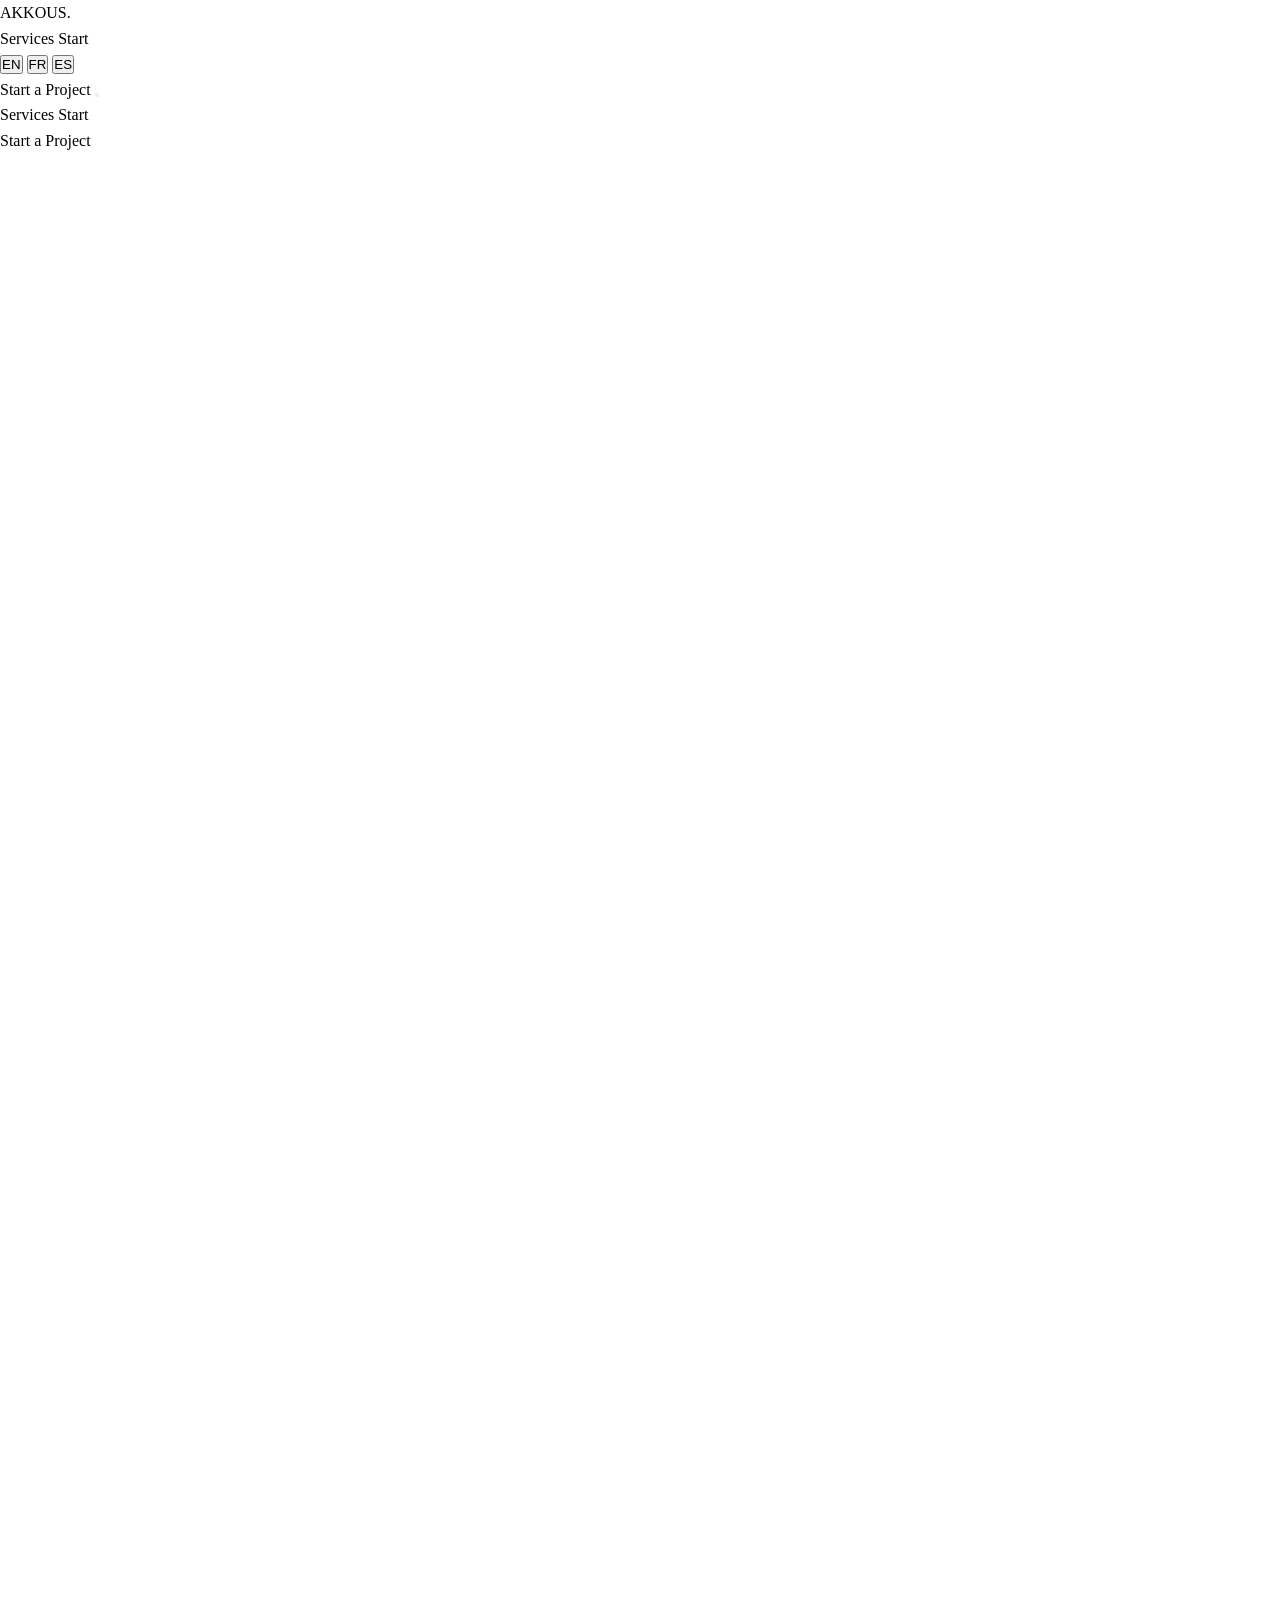
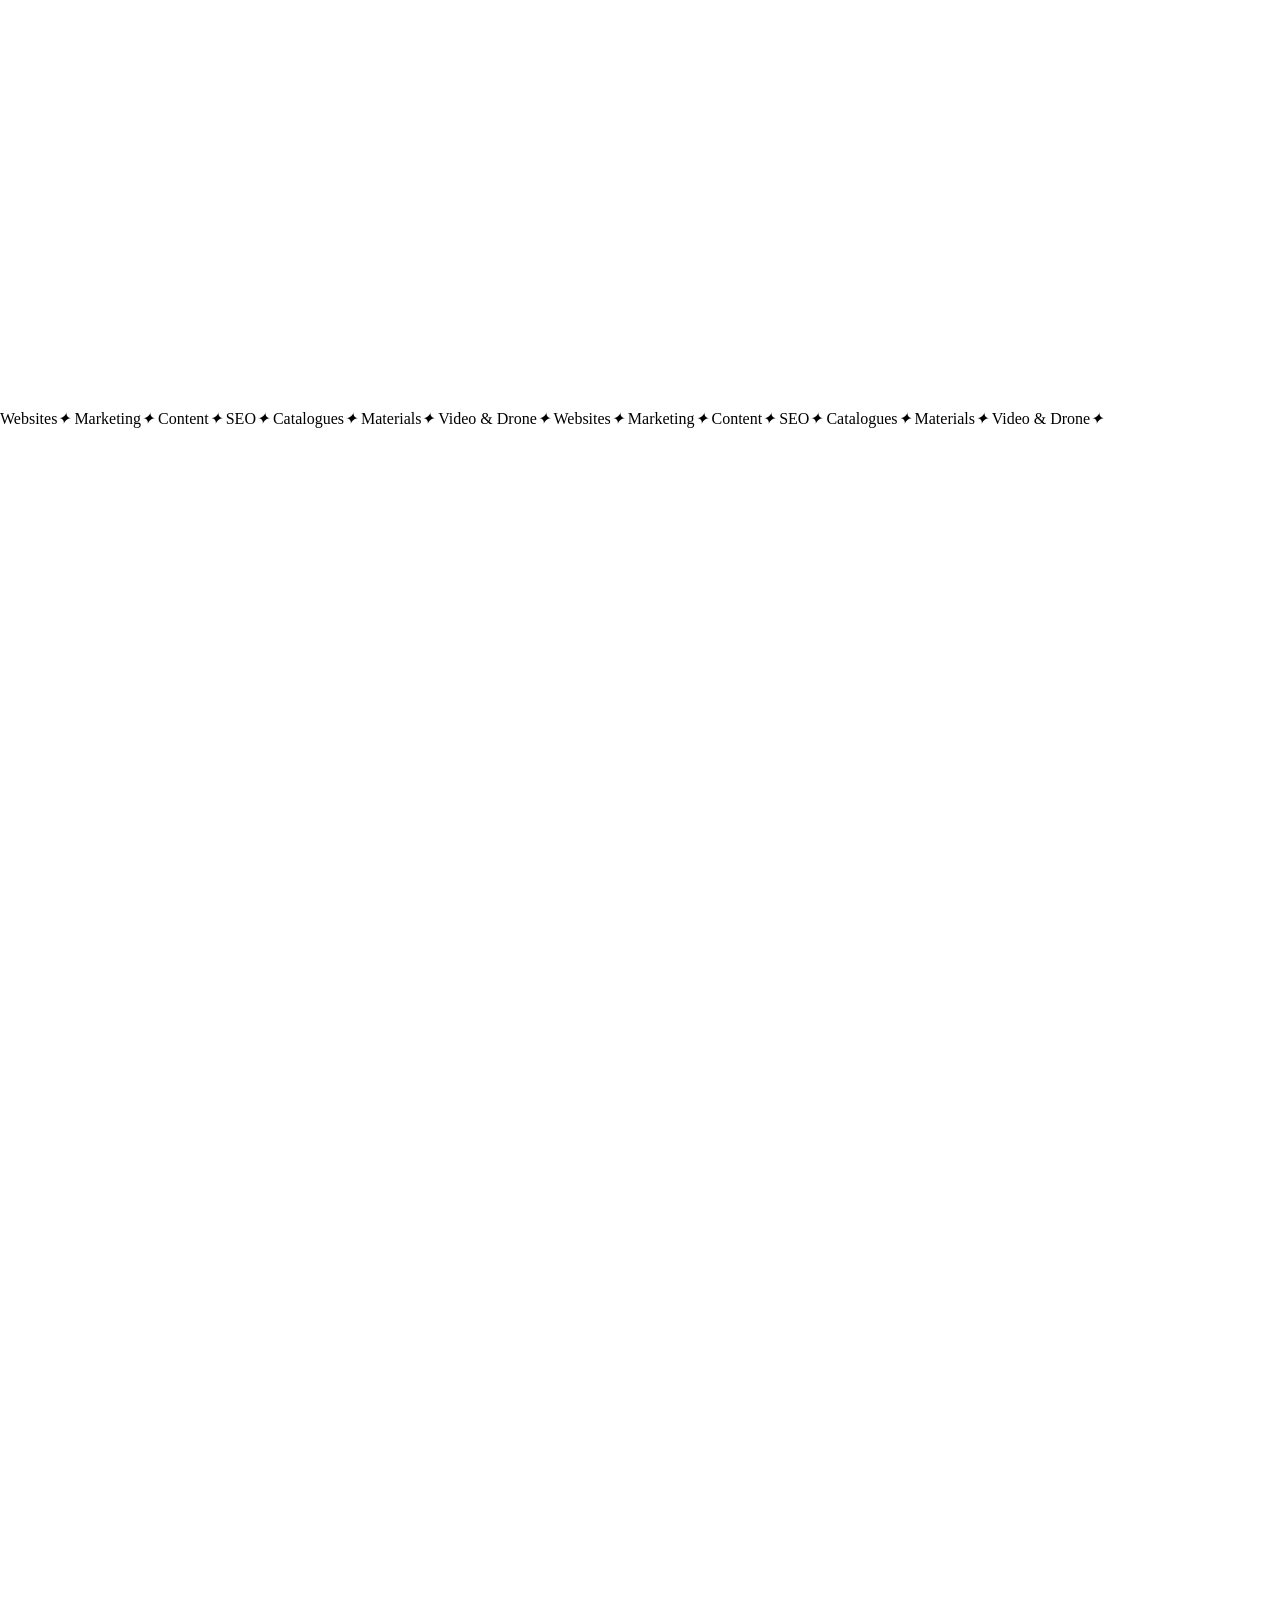
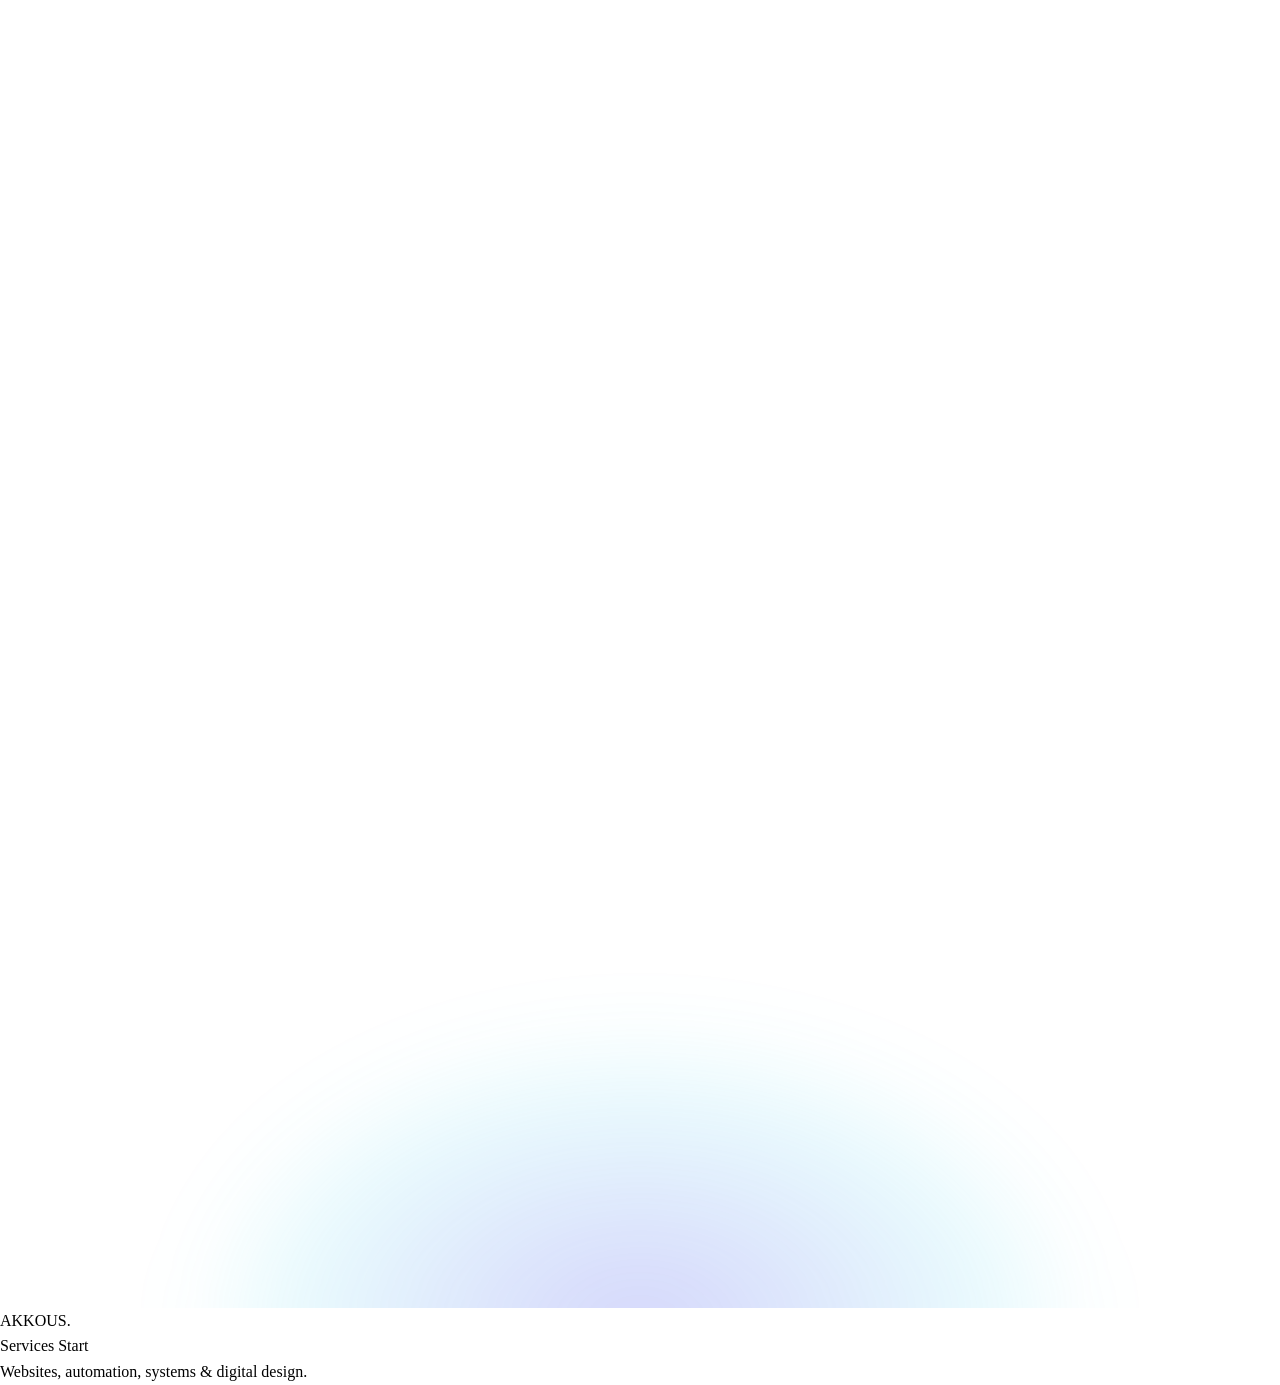
==== commit 199461ea: "Rework services & hero for AKKOUS offering: drone video reel, service photos, new hero copy, i18n ke" ====
--- a/index.html
+++ b/index.html
@@ -91,10 +91,6 @@
 <link rel="stylesheet" href="css/hero.css" />
 <link rel="stylesheet" href="css/marquee.css" />
 <link rel="stylesheet" href="css/services.css" />
-<link rel="stylesheet" href="css/website-preview.css" />
-<link rel="stylesheet" href="css/booking.css" />
-<link rel="stylesheet" href="css/workflows.css" />
-<link rel="stylesheet" href="css/design.css" />
 <link rel="stylesheet" href="css/cta.css" />
 <link rel="stylesheet" href="css/footer.css" />
 <link rel="stylesheet" href="css/responsive.css" />
@@ -146,14 +142,14 @@
   <div class="hero__inner">
     <div class="hero__copy">
       <div class="hero__label reveal">
-        <span class="hero__label-dot" aria-hidden="true"></span> <span data-i18n="hero.label">DIGITAL STUDIO — SYSTEMS &amp; AUTOMATION</span>
+        <span class="hero__label-dot" aria-hidden="true"></span> <span data-i18n="hero.label">DIGITAL STUDIO — PRESENCE, CONTENT &amp; MARKETING</span>
       </div>
       <h1 class="hero__title">
-        <span class="hero__line reveal" data-i18n="hero.titleLine1">Websites &amp; systems.</span>
-        <span class="hero__line reveal hero__accent" data-i18n="hero.titleLine2">Built to move faster.</span>
+        <span class="hero__line reveal" data-i18n="hero.titleLine1">Presence, content &amp; visuals.</span>
+        <span class="hero__line reveal hero__accent" data-i18n="hero.titleLine2">Built to grow your brand.</span>
       </h1>
       <p class="hero__sub reveal" data-i18n="hero.sub">
-        We create high-quality websites, booking systems, business automations, prospecting workflows and digital design — so your business can look sharp, operate smart and grow without the manual grind.
+        We craft digital presences, websites, content, marketing and visual materials for businesses — so you attract attention, build trust and grow.
       </p>
       <div class="hero__actions reveal">
         <a href="#start" class="btn btn--primary magnetic js-open-modal" data-i18n="buttons.startProject">Start a Project
@@ -162,7 +158,7 @@
         <a href="#services" class="btn btn--ghost magnetic" data-i18n="buttons.exploreServices">Explore Services</a>
       </div>
       <div class="hero__meta reveal">
-        <span data-i18n="hero.metaWebsites">Websites</span><i aria-hidden="true"></i><span data-i18n="hero.metaBooking">Booking Systems</span><i aria-hidden="true"></i><span data-i18n="hero.metaAutomation">Automation</span><i aria-hidden="true"></i><span data-i18n="hero.metaProspecting">Prospecting</span><i aria-hidden="true"></i><span data-i18n="hero.metaDesign">Design</span>
+        <span data-i18n="hero.metaWebsites">Websites</span><i aria-hidden="true"></i><span data-i18n="hero.metaMarketing">Marketing</span><i aria-hidden="true"></i><span data-i18n="hero.metaContent">Content</span><i aria-hidden="true"></i><span data-i18n="hero.metaSeo">SEO</span><i aria-hidden="true"></i><span data-i18n="hero.metaCatalogues">Catalogues</span><i aria-hidden="true"></i><span data-i18n="hero.metaMaterials">Materials</span><i aria-hidden="true"></i><span data-i18n="hero.metaVideo">Video &amp; Drone</span>
       </div>
     </div>
 
@@ -204,39 +200,39 @@
         <!-- Nodes -->
         <g class="eco__node" transform="translate(280 70)">
           <rect x="-72" y="-30" width="144" height="60" rx="12" fill="#0b0e18" stroke="#232a3d"/>
-          <text x="0" y="-4" text-anchor="middle" class="eco__node-t">WEB</text>
-          <text x="0" y="16" text-anchor="middle" class="eco__node-s" data-i18n="eco.webSub">Sites &amp; landing pages</text>
+          <text x="0" y="-4" text-anchor="middle" class="eco__node-t">WEBSITE</text>
+          <text x="0" y="16" text-anchor="middle" class="eco__node-s" data-i18n="eco.websiteSub">Creation &amp; landing pages</text>
         </g>
         <g class="eco__node" transform="translate(462 177)">
           <rect x="-72" y="-30" width="144" height="60" rx="12" fill="#0b0e18" stroke="#232a3d"/>
-          <text x="0" y="-4" text-anchor="middle" class="eco__node-t">BOOKING</text>
-          <text x="0" y="16" text-anchor="middle" class="eco__node-s" data-i18n="eco.bookingSub">Reservation systems</text>
+          <text x="0" y="-4" text-anchor="middle" class="eco__node-t">MARKETING</text>
+          <text x="0" y="16" text-anchor="middle" class="eco__node-s" data-i18n="eco.marketingSub">Digital campaigns</text>
         </g>
         <g class="eco__node" transform="translate(462 383)">
           <rect x="-72" y="-30" width="144" height="60" rx="12" fill="#0b0e18" stroke="#232a3d"/>
-          <text x="0" y="-4" text-anchor="middle" class="eco__node-t">AUTOMATION</text>
-          <text x="0" y="16" text-anchor="middle" class="eco__node-s" data-i18n="eco.autoSub">Connected workflows</text>
+          <text x="0" y="-4" text-anchor="middle" class="eco__node-t">CONTENT</text>
+          <text x="0" y="16" text-anchor="middle" class="eco__node-s" data-i18n="eco.contentSub">Blog &amp; social posts</text>
         </g>
         <g class="eco__node" transform="translate(280 490)">
           <rect x="-72" y="-30" width="144" height="60" rx="12" fill="#0b0e18" stroke="#232a3d"/>
-          <text x="0" y="-4" text-anchor="middle" class="eco__node-t">PROSPECTING</text>
-          <text x="0" y="16" text-anchor="middle" class="eco__node-s" data-i18n="eco.prospSub">Find &amp; reach leads</text>
+          <text x="0" y="-4" text-anchor="middle" class="eco__node-t">SEO</text>
+          <text x="0" y="16" text-anchor="middle" class="eco__node-s" data-i18n="eco.seoSub">Search visibility</text>
         </g>
         <g class="eco__node" transform="translate(98 383)">
           <rect x="-72" y="-30" width="144" height="60" rx="12" fill="#0b0e18" stroke="#232a3d"/>
-          <text x="0" y="-4" text-anchor="middle" class="eco__node-t">DESIGN</text>
-          <text x="0" y="16" text-anchor="middle" class="eco__node-s" data-i18n="eco.designSub">Marketing &amp; visuals</text>
+          <text x="0" y="-4" text-anchor="middle" class="eco__node-t">MATERIALS</text>
+          <text x="0" y="16" text-anchor="middle" class="eco__node-s" data-i18n="eco.materialsSub">Catalogues &amp; supports</text>
         </g>
         <g class="eco__node" transform="translate(98 177)">
           <rect x="-72" y="-30" width="144" height="60" rx="12" fill="#0b0e18" stroke="#232a3d"/>
-          <text x="0" y="-4" text-anchor="middle" class="eco__node-t">SYSTEMS</text>
-          <text x="0" y="16" text-anchor="middle" class="eco__node-s" data-i18n="eco.sysSub">Custom business tools</text>
+          <text x="0" y="-4" text-anchor="middle" class="eco__node-t">VIDEO</text>
+          <text x="0" y="16" text-anchor="middle" class="eco__node-s" data-i18n="eco.videoSub">Footage &amp; drone shots</text>
         </g>
       </svg>
 
-      <div class="chip chip--1 float" aria-hidden="true"><span class="chip__dot chip__dot--cyan"></span><span data-i18n="chips.workflow">Workflow live</span></div>
-      <div class="chip chip--2 float-alt" aria-hidden="true"><span class="chip__dot chip__dot--violet"></span><span data-i18n="chips.booking">Booking confirmed</span></div>
-      <div class="chip chip--3 float" aria-hidden="true"><span class="chip__dot chip__dot--blue"></span><span data-i18n="chips.deployed">Site deployed</span></div>
+      <div class="chip chip--1 float" aria-hidden="true"><span class="chip__dot chip__dot--cyan"></span><span data-i18n="chips.website">Website live</span></div>
+      <div class="chip chip--2 float-alt" aria-hidden="true"><span class="chip__dot chip__dot--violet"></span><span data-i18n="chips.campaign">Campaign running</span></div>
+      <div class="chip chip--3 float" aria-hidden="true"><span class="chip__dot chip__dot--blue"></span><span data-i18n="chips.content">Content published</span></div>
     </div>
   </div>
 </section>
@@ -245,17 +241,19 @@
 <div class="marquee" aria-hidden="true">
   <div class="marquee__track">
     <span data-i18n="marquee.websites">Websites</span><i>✦</i>
-    <span data-i18n="marquee.bookingSystems">Booking Systems</span><i>✦</i>
-    <span data-i18n="marquee.automation">Automation</span><i>✦</i>
-    <span data-i18n="marquee.prospecting">Prospecting</span><i>✦</i>
-    <span data-i18n="marquee.digitalDesign">Digital Design</span><i>✦</i>
     <span data-i18n="marquee.marketing">Marketing</span><i>✦</i>
+    <span data-i18n="marquee.content">Content</span><i>✦</i>
+    <span data-i18n="marquee.seo">SEO</span><i>✦</i>
+    <span data-i18n="marquee.catalogues">Catalogues</span><i>✦</i>
+    <span data-i18n="marquee.materials">Materials</span><i>✦</i>
+    <span data-i18n="marquee.video">Video &amp; Drone</span><i>✦</i>
     <span data-i18n="marquee.websites">Websites</span><i>✦</i>
-    <span data-i18n="marquee.bookingSystems">Booking Systems</span><i>✦</i>
-    <span data-i18n="marquee.automation">Automation</span><i>✦</i>
-    <span data-i18n="marquee.prospecting">Prospecting</span><i>✦</i>
-    <span data-i18n="marquee.digitalDesign">Digital Design</span><i>✦</i>
     <span data-i18n="marquee.marketing">Marketing</span><i>✦</i>
+    <span data-i18n="marquee.content">Content</span><i>✦</i>
+    <span data-i18n="marquee.seo">SEO</span><i>✦</i>
+    <span data-i18n="marquee.catalogues">Catalogues</span><i>✦</i>
+    <span data-i18n="marquee.materials">Materials</span><i>✦</i>
+    <span data-i18n="marquee.video">Video &amp; Drone</span><i>✦</i>
   </div>
 </div>
 
@@ -264,257 +262,158 @@
   <div class="container">
     <div class="section__head reveal">
       <span class="kicker" data-i18n="services.kicker">— Services</span>
-      <h2 class="section__title" data-i18n-content="services.title">Everything your business<br/>needs to <em>grow online.</em></h2>
-      <p class="section__text" data-i18n="services.intro">From a simple landing page to a fully automated business system — we design, build and connect the digital tools your company needs.</p>
+      <h2 class="section__title" data-i18n-content="services.title">Take your business<br/>to the <em>next level.</em></h2>
+      <p class="section__text" data-i18n="services.intro">From your website to your brand videos — the complete set of services to attract, convince and grow your business. Choose what you need, we take care of the rest.</p>
     </div>
 
     <div class="svc-grid">
 
-      <!-- SERVICE 01 — WEBSITE CREATION (large featured) -->
-      <article class="svc svc--featured reveal">
-        <div class="svc__num">01</div>
-        <div class="svc__icon">
-          <svg viewBox="0 0 24 24" fill="none" stroke="currentColor" stroke-width="1.5" stroke-linecap="round" stroke-linejoin="round"><rect x="3" y="4" width="18" height="14" rx="2"/><path d="M3 9h18M7 6.5h.01M10 6.5h.01"/></svg>
-        </div>
-        <h3 data-i18n="services.website.title">Website Creation</h3>
-        <p data-i18n="services.website.desc">Professional websites, landing pages and business websites designed around your brand, your audience and your goals.</p>
-
-        <div class="svc__tiers" aria-label="Website service tiers" data-i18n-aria-label="services.website.tiersAria">
-          <div class="tier">
-            <span class="tier__icon">
-              <svg viewBox="0 0 24 24" fill="none" stroke="currentColor" stroke-width="1.5" stroke-linecap="round" stroke-linejoin="round"><rect x="3" y="4" width="18" height="14" rx="2"/><path d="M3 9h18M7 6.5h.01M10 6.5h.01"/></svg>
-            </span>
-            <span class="tier__label" data-i18n="services.website.business">Business Website</span>
-            <span class="tier__desc" data-i18n="services.website.businessDesc">Your professional online presence</span>
-          </div>
-          <div class="tier">
-            <span class="tier__icon">
-              <svg viewBox="0 0 24 24" fill="none" stroke="currentColor" stroke-width="1.5" stroke-linecap="round" stroke-linejoin="round"><rect x="3" y="3" width="18" height="18" rx="2"/><path d="M3 9h18M7 11v7M12 11v7"/></svg>
-            </span>
-            <span class="tier__label" data-i18n="services.website.landing">Landing Page</span>
-            <span class="tier__desc" data-i18n="services.website.landingDesc">High-converting offer pages</span>
-          </div>
-          <div class="tier">
-            <span class="tier__icon">
-              <svg viewBox="0 0 24 24" fill="none" stroke="currentColor" stroke-width="1.5" stroke-linecap="round" stroke-linejoin="round"><rect x="3" y="3" width="7" height="7" rx="1"/><rect x="14" y="3" width="7" height="7" rx="1"/><rect x="3" y="14" width="7" height="7" rx="1"/><rect x="14" y="14" width="7" height="7" rx="1"/></svg>
-            </span>
-            <span class="tier__label" data-i18n="services.website.webApp">Advanced Web App</span>
-            <span class="tier__desc" data-i18n="services.website.webAppDesc">Dashboards, portals, smart forms &amp; logic</span>
-          </div>
-        </div>
-
-        <div class="svc__visual" aria-hidden="true">
-          <div class="svc__browser">
-            <div class="svc__browser-bar">
-              <i></i><i></i><i></i>
-              <span>travel-escape.com</span>
-            </div>
-            <div class="svc__browser-body">
-
-              <div class="travel-nav">
-                <div class="travel-logo">
-                  <svg width="14" height="14" viewBox="0 0 24 24" fill="none" stroke="currentColor" stroke-width="1.5" stroke-linecap="round" stroke-linejoin="round"><path d="M22 2L11 13M22 2l-7 20-4-9-9-4 20-7z"/></svg>
-                  Travel Escape
-                </div>
-                <div class="travel-links">
-                  <span data-i18n="travel.destinations">Destinations</span><span data-i18n="travel.tours">Tours</span><span data-i18n="travel.contact">Contact</span>
-                </div>
-                <div class="travel-cta" data-i18n="travel.book">Book</div>
-              </div>
-
-              <div class="travel-hero">
-                <div class="travel-hero-tag"><i></i> <span data-i18n="travel.tag">Hand-picked journeys since 2012</span></div>
-                <div class="travel-hero-title" data-i18n-content="travel.title">Discover Your <em>Next Adventure</em></div>
-                <div class="travel-hero-sub" data-i18n="travel.sub">Carefully crafted escapes to the world's most beautiful places.</div>
-                <div class="travel-hero-btn">
-                  <span data-i18n="travel.explore">Explore Destinations</span>
-                  <svg width="14" height="14" viewBox="0 0 24 24" fill="none"><path d="M5 12h14M13 5l7 7-7 7" stroke="currentColor" stroke-width="2" stroke-linecap="round" stroke-linejoin="round"/></svg>
-                </div>
-              </div>
-
-              <div class="travel-cards">
-                <div class="travel-card">
-                  <div class="travel-card-photo travel-card-photo--bali"></div>
-                  <div class="travel-card-body">
-                    <b>Bali</b>
-                    <small data-i18n="travel.bali">7 days · from €890</small>
-                  </div>
-                </div>
-                <div class="travel-card">
-                  <div class="travel-card-photo travel-card-photo--santorini"></div>
-                  <div class="travel-card-body">
-                    <b>Santorini</b>
-                    <small data-i18n="travel.santorini">5 days · from €740</small>
-                  </div>
-                </div>
-                <div class="travel-card">
-                  <div class="travel-card-photo travel-card-photo--alps"></div>
-                  <div class="travel-card-body">
-                    <b>Swiss Alps</b>
-                    <small data-i18n="travel.alps">4 days · from €520</small>
-                  </div>
-                </div>
-              </div>
-
-            </div>
-          </div>
-        </div>
-        <span class="svc__arrow" aria-hidden="true"><svg width="18" height="18" viewBox="0 0 24 24" fill="none"><path d="M7 17L17 7M17 7H8M17 7V16" stroke="currentColor" stroke-width="2" stroke-linecap="round"/></svg></span>
-      </article>
-
-      <!-- SERVICE 02 — BOOKING SYSTEMS -->
-      <article class="svc svc--booking reveal" data-accent="cyan" id="svc-booking">
-        <div class="svc__num">02</div>
-        <div class="svc__icon"><svg viewBox="0 0 24 24" fill="none" stroke="currentColor" stroke-width="1.5" stroke-linecap="round" stroke-linejoin="round"><rect x="3" y="4" width="18" height="18" rx="2"/><path d="M16 2v4M8 2v4M3 10h18M12 14v4M10 16h4"/></svg></div>
-        <h3 data-i18n="services.booking.title">Booking Systems</h3>
-        <p data-i18n="services.booking.desc">Easy-to-use reservation systems that let your customers choose a service, date and time — while every booking is automatically organized.</p>
-
-        <div class="booking-demo" aria-label="Booking system demonstration" data-i18n-aria-label="services.booking.demoAria">
-          <div class="booking-form">
-            <div class="booking-form__header">
-              <span class="booking-form__title" data-i18n="booking.newBooking">New Booking</span>
-              <span class="booking-form__status"><i class="st st--new" aria-hidden="true"></i> <span data-i18n="booking.live">Live</span></span>
-            </div>
-            <div class="booking-field">
-              <label data-i18n="booking.date">Date</label>
-              <div class="booking-input">Sep 15, 2026</div>
-            </div>
-            <div class="booking-field">
-              <label data-i18n="booking.time">Time</label>
-              <div class="booking-input">10:30 AM</div>
-            </div>
-            <div class="booking-field">
-              <label data-i18n="booking.service">Service</label>
-              <div class="booking-input">Consultation</div>
-            </div>
-            <div class="booking-field">
-              <label data-i18n="booking.name">Name</label>
-              <div class="booking-input">Sarah M.</div>
-            </div>
-            <div class="booking-field">
-              <label data-i18n="booking.email">Email</label>
-              <div class="booking-input">sarah@company.com</div>
-            </div>
-            <button class="booking-confirm magnetic" type="button" data-i18n="booking.confirm">Confirm Booking</button>
-          </div>
-
-          <div class="booking-flow" aria-hidden="true">
-            <div class="flow-step flow-step--customer">
-              <span class="flow-step__icon">
-                <svg width="18" height="18" viewBox="0 0 24 24" fill="none" stroke="currentColor" stroke-width="1.5"><path d="M20 21v-2a4 4 0 00-4-4H8a4 4 0 00-4 4v2"/><circle cx="12" cy="7" r="4"/></svg>
-              </span>
-              <span data-i18n="booking.customer">Customer</span>
-            </div>
-            <div class="flow-line"><i></i></div>
-            <div class="flow-step flow-step--form">
-              <span class="flow-step__icon">
-                <svg width="18" height="18" viewBox="0 0 24 24" fill="none" stroke="currentColor" stroke-width="1.5"><path d="M14 2H6a2 2 0 00-2 2v16a2 2 0 002 2h12a2 2 0 002-2V8z"/><path d="M14 2v6h6M16 13H8M16 17H8M10 9H8"/></svg>
-              </span>
-              <span data-i18n="booking.bookingForm">Booking Form</span>
-            </div>
-            <div class="flow-line"><i></i></div>
-            <div class="flow-step flow-step--script">
-              <span class="flow-step__icon">
-                <svg width="18" height="18" viewBox="0 0 24 24" fill="none" stroke="currentColor" stroke-width="1.5"><path d="M16 18l6-6-6-6M8 6l-6 6 6 6"/></svg>
-              </span>
-              <span data-i18n="booking.appsScript">Apps Script</span>
-            </div>
-            <div class="flow-line"><i></i></div>
-            <div class="flow-step flow-step--sheet">
-              <span class="flow-step__icon">
-                <svg width="18" height="18" viewBox="0 0 24 24" fill="none" stroke="currentColor" stroke-width="1.5"><rect x="3" y="3" width="18" height="18" rx="2"/><path d="M3 9h18M3 15h18M9 3v18M15 3v18"/></svg>
-              </span>
-              <span data-i18n="booking.googleSheet">Google Sheet</span>
-            </div>
-            <div class="flow-line"><i></i></div>
-            <div class="flow-step flow-step--email">
-              <span class="flow-step__icon">
-                <svg width="18" height="18" viewBox="0 0 24 24" fill="none" stroke="currentColor" stroke-width="1.5"><path d="M4 4h16c1.1 0 2 .9 2 2v12c0 1.1-.9 2-2 2H4c-1.1 0-2-.9-2-2V6c0-1.1.9-2 2-2z"/><path d="M22 6l-10 7L2 6"/></svg>
-              </span>
-              <span data-i18n="booking.emailNotification">Email Notification</span>
-            </div>
-          </div>
-
-          <div class="booking-sheet">
-            <div class="booking-sheet__header">
-              <svg width="16" height="16" viewBox="0 0 24 24" fill="none" stroke="currentColor" stroke-width="1.5" aria-hidden="true"><rect x="3" y="3" width="18" height="18" rx="2"/><path d="M3 9h18M3 15h18M9 3v18M15 3v18"/></svg>
-              <span data-i18n="booking.sheetTitle">Bookings — Google Sheet</span>
-            </div>
-            <div class="sheet-row sheet-row--head">
-              <span data-i18n="booking.colDate">Date</span><span data-i18n="booking.colTime">Time</span><span data-i18n="booking.colService">Service</span><span data-i18n="booking.colName">Name</span><span data-i18n="booking.colStatus">Status</span>
-            </div>
-            <div class="sheet-row">
-              <span>Sep 15</span><span>10:30</span><span>Consultation</span><span>Sarah M.</span><span class="st st--new" aria-label="New" data-i18n-aria-label="booking.statusNew"></span>
-            </div>
-            <div class="sheet-row">
-              <span>Sep 15</span><span>14:00</span><span>Audit</span><span>James L.</span><span class="st st--new" aria-label="New" data-i18n-aria-label="booking.statusNew"></span>
-            </div>
-            <div class="sheet-row sheet-row--dim">
-              <span>Sep 14</span><span>09:00</span><span>Consultation</span><span>Mike R.</span><span class="st st--qual" aria-label="Qualified" data-i18n-aria-label="booking.statusQualified"></span>
-            </div>
-          </div>
-        </div>
-        <span class="svc__arrow" aria-hidden="true"><svg width="18" height="18" viewBox="0 0 24 24" fill="none"><path d="M7 17L17 7M17 7H8M17 7V16" stroke="currentColor" stroke-width="2" stroke-linecap="round"/></svg></span>
-      </article>
-
-      <!-- SERVICE 03 — AUTOMATION -->
+      <!-- SERVICE 01 — WEBSITE CREATION (featured) -->
+      <article class="svc svc--featured reveal" data-accent="blue">
+        <div class="svc-visual">
+          <img src="assets/services/website/website.jpg" alt="AKKOUS website design" data-i18n-alt="services.website.imgAlt" loading="lazy" decoding="async" />
+          <span class="svc-visual__badge" aria-hidden="true">
+            <svg viewBox="0 0 24 24" fill="none" stroke="currentColor" stroke-width="1.5" stroke-linecap="round" stroke-linejoin="round"><rect x="3" y="4" width="18" height="12" rx="2"/><path d="M3 9h18M9 16h6"/></svg>
+          </span>
+          <span class="svc__num">01</span>
+        </div>
+        <div class="svc-body">
+          <h3 data-i18n="services.website.title">Website Creation</h3>
+          <p data-i18n="services.website.desc">Professionally designed websites, landing pages and showcase sites built to present your brand and convert visitors into customers.</p>
+          <ul class="svc-tags" aria-label="Website creation details" data-i18n-aria-label="services.website.tagsAria">
+            <li class="svc-tag" data-i18n="services.website.t1">Landing pages</li>
+            <li class="svc-tag" data-i18n="services.website.t2">Showcase sites</li>
+            <li class="svc-tag" data-i18n="services.website.t3">Professional websites</li>
+          </ul>
+          <span class="svc__arrow" aria-hidden="true"><svg width="18" height="18" viewBox="0 0 24 24" fill="none"><path d="M7 17L17 7M17 7H8M17 7V16" stroke="currentColor" stroke-width="2" stroke-linecap="round"/></svg></span>
+        </div>
+      </article>
+
+      <!-- SERVICE 02 — DIGITAL MARKETING -->
+      <article class="svc reveal" data-accent="cyan">
+        <div class="svc-visual">
+          <img src="assets/services/marketing/marketing.jpg" alt="AKKOUS digital marketing" data-i18n-alt="services.marketing.imgAlt" loading="lazy" decoding="async" />
+          <span class="svc-visual__badge" aria-hidden="true">
+            <svg viewBox="0 0 24 24" fill="none" stroke="currentColor" stroke-width="1.5" stroke-linecap="round" stroke-linejoin="round"><path d="M3 11l18-5v12L3 13v-2z"/><path d="M11.6 16.8a3 3 0 11-5.8-1.6"/></svg>
+          </span>
+          <span class="svc__num">02</span>
+        </div>
+        <div class="svc-body">
+          <h3 data-i18n="services.marketing.title">Digital Marketing</h3>
+          <p data-i18n="services.marketing.desc">A clear digital strategy and targeted campaigns that put your business in front of the right people.</p>
+          <ul class="svc-tags" aria-label="Digital marketing details" data-i18n-aria-label="services.marketing.tagsAria">
+            <li class="svc-tag" data-i18n="services.marketing.t1">Digital strategy</li>
+            <li class="svc-tag" data-i18n="services.marketing.t2">Online presence</li>
+            <li class="svc-tag" data-i18n="services.marketing.t3">Campaigns &amp; acquisition</li>
+          </ul>
+          <span class="svc__arrow" aria-hidden="true"><svg width="18" height="18" viewBox="0 0 24 24" fill="none"><path d="M7 17L17 7M17 7H8M17 7V16" stroke="currentColor" stroke-width="2" stroke-linecap="round"/></svg></span>
+        </div>
+      </article>
+
+      <!-- SERVICE 03 — CONTENT & BLOGGING -->
       <article class="svc reveal" data-accent="violet">
-        <div class="svc__num">03</div>
-        <div class="svc__icon"><svg viewBox="0 0 24 24" fill="none" stroke="currentColor" stroke-width="1.5" stroke-linecap="round" stroke-linejoin="round"><path d="M13 2L4.5 13.5H11L10 22L19.5 10H13L13 2Z"/></svg></div>
-        <h3 data-i18n="services.automation.title">Business Automation</h3>
-        <p data-i18n="services.automation.desc">We automate repetitive tasks so your business can spend less time copying, checking and sending information manually.</p>
-        <div class="auto-flow" aria-label="Automation flow" data-i18n-aria-label="services.automation.flowAria">
-          <div class="auto-node" data-i18n="automation.form">Form</div>
-          <div class="auto-arrow"><i></i></div>
-          <div class="auto-node" data-i18n="automation.data">Data</div>
-          <div class="auto-arrow"><i></i></div>
-          <div class="auto-node" data-i18n="automation.email">Email</div>
-          <div class="auto-arrow"><i></i></div>
-          <div class="auto-node" data-i18n="automation.sheet">Sheet</div>
-          <div class="auto-arrow"><i></i></div>
-          <div class="auto-node auto-node--active" data-i18n="automation.action">Action</div>
-        </div>
-        <ul class="svc__benefits">
-          <li data-i18n="benefits.less">Less manual work</li>
-          <li data-i18n="benefits.fewer">Fewer missed steps</li>
-          <li data-i18n="benefits.better">Better organization</li>
-          <li data-i18n="benefits.moreTime">More time for real work</li>
-        </ul>
-        <span class="svc__arrow" aria-hidden="true"><svg width="18" height="18" viewBox="0 0 24 24" fill="none"><path d="M7 17L17 7M17 7H8M17 7V16" stroke="currentColor" stroke-width="2" stroke-linecap="round"/></svg></span>
-      </article>
-
-      <!-- SERVICE 04 — PROSPECTING AUTOMATION -->
+        <div class="svc-visual">
+          <img src="assets/services/content/content.jpg" alt="AKKOUS content creation" data-i18n-alt="services.content.imgAlt" loading="lazy" decoding="async" />
+          <span class="svc-visual__badge" aria-hidden="true">
+            <svg viewBox="0 0 24 24" fill="none" stroke="currentColor" stroke-width="1.5" stroke-linecap="round" stroke-linejoin="round"><path d="M4 20l1-4L16.5 4.5a2.12 2.12 0 013 3L8.5 19l-4.5 1z"/></svg>
+          </span>
+          <span class="svc__num">03</span>
+        </div>
+        <div class="svc-body">
+          <h3 data-i18n="services.content.title">Content &amp; Blogging</h3>
+          <p data-i18n="services.content.desc">Articles, posts and brand-fit content that give your business a strong voice and keep your audience engaged.</p>
+          <ul class="svc-tags" aria-label="Content creation details" data-i18n-aria-label="services.content.tagsAria">
+            <li class="svc-tag" data-i18n="services.content.t1">Blog articles</li>
+            <li class="svc-tag" data-i18n="services.content.t2">Social media content</li>
+            <li class="svc-tag" data-i18n="services.content.t3">Brand-fit content</li>
+          </ul>
+          <span class="svc__arrow" aria-hidden="true"><svg width="18" height="18" viewBox="0 0 24 24" fill="none"><path d="M7 17L17 7M17 7H8M17 7V16" stroke="currentColor" stroke-width="2" stroke-linecap="round"/></svg></span>
+        </div>
+      </article>
+
+      <!-- SERVICE 04 — SEO STRENGTHENING -->
+      <article class="svc reveal" data-accent="cyan">
+        <div class="svc-visual">
+          <img src="assets/services/seo/seo.jpg" alt="AKKOUS SEO optimization" data-i18n-alt="services.seo.imgAlt" loading="lazy" decoding="async" />
+          <span class="svc-visual__badge" aria-hidden="true">
+            <svg viewBox="0 0 24 24" fill="none" stroke="currentColor" stroke-width="1.5" stroke-linecap="round" stroke-linejoin="round"><circle cx="11" cy="11" r="7"/><path d="M21 21l-4.35-4.35M8 11l2 2 4-4"/></svg>
+          </span>
+          <span class="svc__num">04</span>
+        </div>
+        <div class="svc-body">
+          <h3 data-i18n="services.seo.title">SEO Strengthening</h3>
+          <p data-i18n="services.seo.desc">Optimized structure and content that help you rank higher on Google and get found by your future customers.</p>
+          <ul class="svc-tags" aria-label="SEO details" data-i18n-aria-label="services.seo.tagsAria">
+            <li class="svc-tag" data-i18n="services.seo.t1">SEO optimization</li>
+            <li class="svc-tag" data-i18n="services.seo.t2">Better visibility</li>
+            <li class="svc-tag" data-i18n="services.seo.t3">Search-optimized content</li>
+          </ul>
+          <span class="svc__arrow" aria-hidden="true"><svg width="18" height="18" viewBox="0 0 24 24" fill="none"><path d="M7 17L17 7M17 7H8M17 7V16" stroke="currentColor" stroke-width="2" stroke-linecap="round"/></svg></span>
+        </div>
+      </article>
+
+      <!-- SERVICE 05 — SERVICE CATALOGUES -->
       <article class="svc reveal" data-accent="blue">
-        <div class="svc__num">04</div>
-        <div class="svc__icon"><svg viewBox="0 0 24 24" fill="none" stroke="currentColor" stroke-width="1.5" stroke-linecap="round" stroke-linejoin="round"><circle cx="11" cy="11" r="7"/><path d="M21 21l-4.35-4.35"/></svg></div>
-        <h3 data-i18n="services.prospecting.title">Prospecting Automation</h3>
-        <p data-i18n="services.prospecting.desc">Automatically find and organize potential customers, then run structured outreach workflows on a daily basis.</p>
-        <div class="pipeline-mini" aria-label="Prospecting pipeline" data-i18n-aria-label="services.prospecting.pipelineAria">
-          <div class="pipe-mini-step" data-status="new" data-i18n="prospecting.newProspect">New Prospect</div>
-          <div class="pipe-mini-step" data-status="new" data-i18n="prospecting.newProspect">New Prospect</div>
-          <div class="pipe-mini-step" data-status="qualified" data-i18n="prospecting.qualified">Qualified</div>
-          <div class="pipe-mini-step" data-status="sent" data-i18n="prospecting.offerSent">Offer Sent</div>
-          <div class="pipe-mini-step" data-status="follow" data-i18n="prospecting.followUp">Follow-up</div>
-        </div>
-        <span class="svc__arrow" aria-hidden="true"><svg width="18" height="18" viewBox="0 0 24 24" fill="none"><path d="M7 17L17 7M17 7H8M17 7V16" stroke="currentColor" stroke-width="2" stroke-linecap="round"/></svg></span>
-      </article>
-
-      <!-- SERVICE 05 — DIGITAL DESIGN & MARKETING -->
-      <article class="svc reveal" data-accent="cyan">
-        <div class="svc__num">05</div>
-        <div class="svc__icon"><svg viewBox="0 0 24 24" fill="none" stroke="currentColor" stroke-width="1.5" stroke-linecap="round" stroke-linejoin="round"><path d="M12 2L2 7l10 5 10-5-10-5z"/><path d="M2 17l10 5 10-5M2 12l10 5 10-5"/></svg></div>
-        <h3 data-i18n="services.design.title">Digital Design &amp; Marketing</h3>
-        <p data-i18n="services.design.desc">From your website to your marketing assets, we create a consistent, professional digital presence across every touchpoint.</p>
-        <div class="design-assets" aria-label="Design and marketing assets" data-i18n-aria-label="services.design.assetsAria">
-          <span class="design-tag" data-i18n="designTags.brand">Brand Identity</span>
-          <span class="design-tag" data-i18n="designTags.ads">Ad Creatives</span>
-          <span class="design-tag" data-i18n="designTags.catalogues">Catalogues</span>
-          <span class="design-tag" data-i18n="designTags.presentations">Presentations</span>
-          <span class="design-tag" data-i18n="designTags.social">Social Content</span>
-          <span class="design-tag" data-i18n="designTags.visual">Visual Design</span>
-          <span class="design-tag" data-i18n="designTags.campaign">Campaign Assets</span>
-        </div>
-        <span class="svc__arrow" aria-hidden="true"><svg width="18" height="18" viewBox="0 0 24 24" fill="none"><path d="M7 17L17 7M17 7H8M17 7V16" stroke="currentColor" stroke-width="2" stroke-linecap="round"/></svg></span>
+        <div class="svc-visual">
+          <img src="assets/services/catalogues/catalogues.jpg" alt="AKKOUS service catalogues" data-i18n-alt="services.catalogues.imgAlt" loading="lazy" decoding="async" />
+          <span class="svc-visual__badge" aria-hidden="true">
+            <svg viewBox="0 0 24 24" fill="none" stroke="currentColor" stroke-width="1.5" stroke-linecap="round" stroke-linejoin="round"><path d="M4 19.5A2.5 2.5 0 016.5 17H20V2H6.5A2.5 2.5 0 004 4.5v15z"/><path d="M4 19.5A2.5 2.5 0 016.5 17H20v5H6.5A2.5 2.5 0 014 19.5z"/></svg>
+          </span>
+          <span class="svc__num">05</span>
+        </div>
+        <div class="svc-body">
+          <h3 data-i18n="services.catalogues.title">Service Catalogues</h3>
+          <p data-i18n="services.catalogues.desc">A clean, professional presentation of your offers — in print and digital — that makes choosing effortless.</p>
+          <ul class="svc-tags" aria-label="Service catalogues details" data-i18n-aria-label="services.catalogues.tagsAria">
+            <li class="svc-tag" data-i18n="services.catalogues.t1">Digital catalogues</li>
+            <li class="svc-tag" data-i18n="services.catalogues.t2">Printed catalogues</li>
+            <li class="svc-tag" data-i18n="services.catalogues.t3">Professional presentation</li>
+          </ul>
+          <span class="svc__arrow" aria-hidden="true"><svg width="18" height="18" viewBox="0 0 24 24" fill="none"><path d="M7 17L17 7M17 7H8M17 7V16" stroke="currentColor" stroke-width="2" stroke-linecap="round"/></svg></span>
+        </div>
+      </article>
+
+      <!-- SERVICE 06 — MARKETING MATERIALS -->
+      <article class="svc reveal" data-accent="violet">
+        <div class="svc-visual">
+          <img src="assets/services/marketing-materials/materials.jpg" alt="AKKOUS marketing materials" data-i18n-alt="services.materials.imgAlt" loading="lazy" decoding="async" />
+          <span class="svc-visual__badge" aria-hidden="true">
+            <svg viewBox="0 0 24 24" fill="none" stroke="currentColor" stroke-width="1.5" stroke-linecap="round" stroke-linejoin="round"><path d="M12 2L2 7l10 5 10-5-10-5z"/><path d="M2 17l10 5 10-5M2 12l10 5 10-5"/></svg>
+          </span>
+          <span class="svc__num">06</span>
+        </div>
+        <div class="svc-body">
+          <h3 data-i18n="services.materials.title">Marketing Materials</h3>
+          <p data-i18n="services.materials.desc">Flyers, brochures and presentations designed to sell your services — always consistent with your brand.</p>
+          <ul class="svc-tags" aria-label="Marketing materials details" data-i18n-aria-label="services.materials.tagsAria">
+            <li class="svc-tag" data-i18n="services.materials.t1">Flyers</li>
+            <li class="svc-tag" data-i18n="services.materials.t2">Brochures</li>
+            <li class="svc-tag" data-i18n="services.materials.t3">Presentations</li>
+            <li class="svc-tag" data-i18n="services.materials.t4">Sales materials</li>
+          </ul>
+          <span class="svc__arrow" aria-hidden="true"><svg width="18" height="18" viewBox="0 0 24 24" fill="none"><path d="M7 17L17 7M17 7H8M17 7V16" stroke="currentColor" stroke-width="2" stroke-linecap="round"/></svg></span>
+        </div>
+      </article>
+
+      <!-- SERVICE 07 — VIDEO & DRONE (wide) -->
+      <article class="svc svc--tall reveal" data-accent="cyan">
+        <div class="svc-visual">
+          <div class="svc-video__pane" id="droneVideo" aria-hidden="true"></div>
+          <span class="svc-visual__badge" aria-hidden="true">
+            <svg viewBox="0 0 24 24" fill="none" stroke="currentColor" stroke-width="1.5" stroke-linecap="round" stroke-linejoin="round"><path d="M23 7l-7 5 7 5V7z"/><rect x="1" y="5" width="15" height="14" rx="2"/></svg>
+          </span>
+          <span class="svc__num">07</span>
+        </div>
+        <div class="svc-body">
+          <h3 data-i18n="services.drone.title">Video &amp; Drone</h3>
+          <p data-i18n="services.drone.desc">Professional footage and stunning aerial drone shots that showcase your venues, spaces and destinations.</p>
+          <ul class="svc-tags" aria-label="Video and drone details" data-i18n-aria-label="services.drone.tagsAria">
+            <li class="svc-tag" data-i18n="services.drone.t1">Professional videos</li>
+            <li class="svc-tag" data-i18n="services.drone.t2">Aerial drone shots</li>
+            <li class="svc-tag" data-i18n="services.drone.t3">Showcasing your locations</li>
+          </ul>
+          <span class="svc__arrow" aria-hidden="true"><svg width="18" height="18" viewBox="0 0 24 24" fill="none"><path d="M7 17L17 7M17 7H8M17 7V16" stroke="currentColor" stroke-width="2" stroke-linecap="round"/></svg></span>
+        </div>
       </article>
 
     </div>
--- a/css/base.css
+++ b/css/base.css
@@ -0,0 +1,140 @@
+/* ============================================================
+   AKKOUS — Reset & Base Typography
+   ============================================================ */
+*, *::before, *::after { margin: 0; padding: 0; box-sizing: border-box; }
+
+html {
+  scroll-behavior: smooth;
+  overflow-x: hidden;
+}
+
+body {
+  background: var(--bg);
+  color: var(--text);
+  font-family: var(--font-body);
+  font-size: 16px;
+  line-height: 1.6;
+  -webkit-font-smoothing: antialiased;
+  overflow-x: hidden;
+}
+
+::selection { background: rgba(79,124,255,.35); color: #fff; }
+a { color: inherit; text-decoration: none; }
+img, svg { display: block; }
+section { scroll-margin-top: var(--nav-height); }
+
+.container {
+  width: min(var(--container-max), calc(100% - var(--container-pad)));
+  margin-inline: auto;
+}
+
+/* ---------- Reusable typography ---------- */
+.kicker {
+  display: inline-flex;
+  align-items: center;
+  gap: 10px;
+  font-family: var(--font-mono);
+  font-size: 12px;
+  letter-spacing: .18em;
+  text-transform: uppercase;
+  color: var(--cyan);
+  margin-bottom: var(--space-md);
+}
+.kicker::before {
+  content: "";
+  width: 26px;
+  height: 1px;
+  background: var(--grad);
+}
+.kicker--center { justify-content: center; }
+.kicker--center::after {
+  content: "";
+  width: 26px;
+  height: 1px;
+  background: var(--grad);
+}
+
+.section__title {
+  font-family: var(--font-display);
+  font-weight: 600;
+  font-size: clamp(34px, 4.6vw, 58px);
+  line-height: 1.05;
+  letter-spacing: -0.02em;
+}
+.section__title em {
+  font-style: normal;
+  background: var(--grad);
+  -webkit-background-clip: text;
+  background-clip: text;
+  color: transparent;
+}
+
+.section__head { margin-bottom: var(--space-xl); }
+.section__text {
+  color: var(--muted);
+  max-width: 460px;
+  margin-top: 22px;
+  font-size: 16.5px;
+}
+.section {
+  padding: var(--space-2xl) 0;
+  position: relative;
+}
+
+/* ---------- Status dots (reused) ---------- */
+.st {
+  width: 8px;
+  height: 8px;
+  border-radius: 50%;
+  flex: none;
+  display: inline-block;
+}
+.st--new {
+  background: var(--cyan);
+  box-shadow: 0 0 8px rgba(34,211,238,.7);
+}
+.st--qual {
+  background: var(--blue);
+  box-shadow: 0 0 8px rgba(79,124,255,.7);
+}
+
+/* ---------- Flow line (reused) ---------- */
+.flow-line {
+  width: 2px;
+  height: 20px;
+  margin-left: 24px;
+  background: var(--line);
+  position: relative;
+}
+.flow-line i {
+  position: absolute;
+  left: 50%;
+  top: 0;
+  width: 6px;
+  height: 6px;
+  border-radius: 50%;
+  background: var(--cyan);
+  box-shadow: 0 0 10px var(--cyan);
+  transform: translateX(-50%);
+  animation: droplet 2.2s var(--ease) infinite;
+}
+.flow-line:nth-of-type(4) i { animation-delay: .5s; background: var(--violet); }
+.flow-line:nth-of-type(6) i { animation-delay: .9s; background: var(--blue); }
+
+@keyframes droplet {
+  0% { top: 0; opacity: 0; }
+  15% { opacity: 1; }
+  85% { opacity: 1; }
+  100% { top: calc(100% - 6px); opacity: 0; }
+}
+
+/* ---------- Reveal animation ---------- */
+.reveal {
+  opacity: 0;
+  transform: translateY(28px);
+  transition: opacity .9s var(--ease), transform .9s var(--ease);
+}
+.reveal.in {
+  opacity: 1;
+  transform: none;
+}
--- a/css/services.css
+++ b/css/services.css
@@ -0,0 +1,274 @@
+/* ============================================================
+   AKKOUS — Services Section & Bento Grid
+   ============================================================ */
+.services {
+  background: linear-gradient(180deg, var(--bg) 0%, var(--bg-2) 100%);
+}
+
+.svc-grid {
+  display: grid;
+  gap: var(--space-md);
+  grid-template-columns: repeat(6, 1fr);
+}
+
+/* ---------- Service card base ---------- */
+.svc {
+  position: relative;
+  overflow: hidden;
+  border: 1px solid var(--line);
+  border-radius: var(--radius-lg);
+  background: var(--surface);
+  display: flex;
+  flex-direction: column;
+  cursor: default;
+  grid-column: span 2;
+  transition:
+    transform .45s var(--ease),
+    border-color .45s,
+    box-shadow .45s,
+    opacity .9s var(--ease) var(--reveal-delay, 0s);
+}
+.svc--featured { grid-column: span 4; }
+.svc--tall { grid-column: span 4; }
+
+/* Accent hover states */
+.svc[data-accent="cyan"]:hover {
+  border-color: rgba(34,211,238,.45);
+  box-shadow: var(--shadow-card) var(--shadow-glow-cyan);
+}
+.svc[data-accent="violet"]:hover {
+  border-color: rgba(139,92,246,.45);
+  box-shadow: var(--shadow-card) var(--shadow-glow-violet);
+}
+.svc[data-accent="blue"]:hover {
+  border-color: rgba(79,124,255,.45);
+  box-shadow: var(--shadow-card) var(--shadow-glow-blue);
+}
+.svc:hover { transform: translateY(-6px); }
+
+/* Spotlight effect */
+.svc::before {
+  content: "";
+  position: absolute;
+  inset: 0;
+  background: radial-gradient(
+    420px circle at var(--mx, 50%) var(--my, 0%),
+    rgba(99,102,241,.09),
+    transparent 65%
+  );
+  opacity: 0;
+  transition: opacity .4s;
+  pointer-events: none;
+  z-index: 3;
+}
+.svc:hover::before { opacity: 1; }
+
+/* ---------- Visual ---------- */
+.svc-visual {
+  position: relative;
+  height: 210px;
+  overflow: hidden;
+  border-bottom: 1px solid var(--line-soft);
+  background: linear-gradient(180deg, #10131f, #090b13);
+}
+.svc[data-accent="cyan"] .svc-visual {
+  background: radial-gradient(130% 110% at 15% 0%, rgba(34,211,238,.2), transparent 55%), linear-gradient(180deg, #0c141a, #090b13);
+}
+.svc[data-accent="violet"] .svc-visual {
+  background: radial-gradient(130% 110% at 15% 0%, rgba(139,92,246,.22), transparent 55%), linear-gradient(180deg, #120f1f, #090b13);
+}
+.svc[data-accent="blue"] .svc-visual {
+  background: radial-gradient(130% 110% at 15% 0%, rgba(79,124,255,.22), transparent 55%), linear-gradient(180deg, #101725, #090b13);
+}
+
+.svc-visual img {
+  position: absolute;
+  inset: 0;
+  width: 100%;
+  height: 100%;
+  object-fit: cover;
+  opacity: 0;
+  transform: scale(1.04);
+  transition: opacity .7s var(--ease), transform .8s var(--ease);
+}
+.svc-visual img.in { opacity: 1; transform: scale(1); }
+.svc:hover .svc-visual img { transform: scale(1.06); }
+
+/* ---------- YouTube reel (Video & Drone) ---------- */
+/* The pane keeps a 16/9 box sized to COVER the .svc-visual area
+   (min-width/min-height + centered), so the YouTube player fills
+   the reserved space edge-to-edge with no letterbox gaps on any
+   container ratio (masks wider, crop top/bottom; masks narrower,
+   crop left/right). */
+.svc-video__pane {
+  position: absolute;
+  z-index: 1;
+  top: 50%;
+  left: 50%;
+  width: auto;
+  height: auto;
+  min-width: 100%;
+  min-height: 100%;
+  aspect-ratio: 16 / 9;
+  border: 0;
+  opacity: 0;
+  pointer-events: none;
+  transform: translate(-50%, -50%) scale(1.04);
+  transition: opacity .8s var(--ease), transform .8s var(--ease);
+}
+.svc-video__pane.ready { opacity: 1; transform: translate(-50%, -50%) scale(1); }
+.svc:hover .svc-video__pane { transform: translate(-50%, -50%) scale(1.06); }
+
+/* Soft veil over the photo for depth */
+.svc-visual::after {
+  content: "";
+  position: absolute;
+  inset: 0;
+  pointer-events: none;
+  background: linear-gradient(180deg, rgba(5,6,10,.05) 55%, rgba(5,6,10,.55) 100%);
+}
+
+/* Floating icon badge */
+.svc-visual__badge {
+  position: absolute;
+  z-index: 2;
+  top: 16px;
+  left: 16px;
+  width: 46px;
+  height: 46px;
+  border-radius: 13px;
+  display: grid;
+  place-items: center;
+  background: rgba(9,11,19,.72);
+  border: 1px solid rgba(255,255,255,.08);
+  color: var(--cyan);
+  transition: transform .45s var(--ease), color .3s;
+}
+.svc-visual__badge svg { width: 22px; height: 22px; }
+.svc[data-accent="violet"] .svc-visual__badge { color: var(--violet); }
+.svc[data-accent="blue"] .svc-visual__badge { color: var(--blue); }
+.svc:hover .svc-visual__badge { transform: translateY(-3px) rotate(-5deg); }
+
+/* Service number chip */
+.svc__num {
+  position: absolute;
+  z-index: 2;
+  top: 18px;
+  right: 18px;
+  font-family: var(--font-mono);
+  font-size: 12px;
+  letter-spacing: .1em;
+  color: var(--faint);
+  background: rgba(9,11,19,.6);
+  border: 1px solid rgba(255,255,255,.07);
+  border-radius: var(--radius-full);
+  padding: 4px 11px;
+}
+
+/* ---------- Card body ---------- */
+.svc-body {
+  flex: 1;
+  display: flex;
+  flex-direction: column;
+  padding: 26px 26px 24px;
+}
+
+.svc h3 {
+  font-family: var(--font-display);
+  font-size: 21px;
+  font-weight: 600;
+  letter-spacing: -0.01em;
+  margin-bottom: 10px;
+}
+
+.svc p {
+  color: var(--muted);
+  font-size: 14.5px;
+  line-height: 1.55;
+  max-width: 400px;
+  margin-bottom: var(--space-md);
+}
+
+/* Quick-discovery tags */
+.svc-tags {
+  list-style: none;
+  display: flex;
+  flex-wrap: wrap;
+  gap: 8px;
+  margin-top: auto;
+}
+.svc-tag {
+  display: inline-flex;
+  align-items: center;
+  gap: 7px;
+  border: 1px solid var(--line);
+  border-radius: var(--radius-full);
+  background: var(--bg);
+  padding: 6px 12px;
+  font-family: var(--font-mono);
+  font-size: 11px;
+  letter-spacing: .03em;
+  color: var(--muted);
+  transition: border-color .3s, color .3s, transform .35s var(--ease);
+}
+.svc-tag::before {
+  content: "";
+  width: 5px;
+  height: 5px;
+  border-radius: 50%;
+  flex: none;
+  background: currentColor;
+  opacity: .8;
+  box-shadow: 0 0 6px currentColor;
+}
+.svc:hover .svc-tag {
+  color: var(--text);
+  border-color: rgba(255,255,255,.16);
+  transform: translateY(-2px);
+}
+.svc:hover .svc-tag:nth-child(2) { transition-delay: .04s; }
+.svc:hover .svc-tag:nth-child(3) { transition-delay: .08s; }
+.svc:hover .svc-tag:nth-child(4) { transition-delay: .12s; }
+
+/* Arrow affordance */
+.svc__arrow {
+  align-self: flex-end;
+  margin-top: 20px;
+  width: 38px;
+  height: 38px;
+  border-radius: 50%;
+  display: grid;
+  place-items: center;
+  border: 1px solid var(--line);
+  color: var(--muted);
+  transition: all .4s var(--ease);
+}
+.svc:hover .svc__arrow {
+  background: var(--grad);
+  border-color: transparent;
+  color: #fff;
+  transform: translate(3px, -3px);
+}
+
+/* ---------- Featured card (horizontal) ---------- */
+.svc--featured {
+  display: grid;
+  grid-template-columns: 1.05fr 1fr;
+  min-height: 420px;
+}
+.svc--featured .svc-visual {
+  height: auto;
+  align-self: stretch;
+  border-bottom: 0;
+  border-right: 1px solid var(--line-soft);
+}
+.svc--featured .svc-body { padding: 38px 36px 32px; }
+.svc--featured h3 { font-size: 28px; }
+.svc--featured p { font-size: 15.5px; max-width: 480px; }
+.svc--featured .svc__arrow { margin-top: 26px; }
+
+/* ---------- Wide card (vertical) ---------- */
+.svc--tall .svc-visual { height: 300px; }
+.svc--tall h3 { font-size: 26px; }
+.svc--tall p { font-size: 15.5px; max-width: 640px; }
+.svc--tall .svc-tags { max-width: 640px; }
--- a/css/responsive.css
+++ b/css/responsive.css
@@ -11,9 +11,20 @@
 /* Tablet landscape */
 @media (max-width: 900px) {
   .svc-grid { grid-template-columns: repeat(2, 1fr); }
-  .svc { grid-column: span 1; }
-  .svc--featured { grid-column: span 2; grid-row: auto; }
-  .svc--booking { grid-column: span 1; grid-row: auto; }
+  .svc, .svc--featured, .svc--tall { grid-column: span 1; }
+  .svc--featured {
+    grid-template-columns: 1fr;
+    min-height: 0;
+  }
+  .svc--featured .svc-visual {
+    height: 230px;
+    align-self: auto;
+    border-right: 0;
+    border-bottom: 1px solid var(--line-soft);
+  }
+  .svc--featured .svc-body { padding: 28px 26px 24px; }
+  .svc--featured h3 { font-size: 24px; }
+  .svc--tall .svc-visual { height: 240px; }
 }
 
 /* Tablet portrait / mobile */
@@ -40,37 +51,14 @@
 
   /* Services grid */
   .svc-grid { grid-template-columns: 1fr; }
-  .svc, .svc--featured, .svc--booking {
-    grid-column: span 1;
-    padding: 30px 24px;
-  }
-  .svc--featured h3 { font-size: 26px; }
-  .svc__tiers { grid-template-columns: 1fr; gap: 10px; }
-  .svc__visual { min-height: 230px; }
-
-  /* Featured travel preview */
-  .travel-nav { padding: 11px 16px; gap: 12px; }
-  .travel-links { gap: 10px; }
-  .travel-links span:nth-child(2) { display: none; }
-  .travel-hero { padding: 26px 14px 20px; }
-  .travel-hero-title { font-size: 24px; }
-  .travel-hero-sub { font-size: 12px; margin-bottom: 16px; }
-  .travel-hero-btn { padding: 9px 18px; font-size: 12px; }
-  .travel-cards { gap: 8px; padding: 0 16px 16px; }
-  .travel-card-photo { height: 58px; }
-  .travel-card-body { padding: 8px 10px 10px; }
-  .travel-card-body b { font-size: 12px; }
-  .travel-card-body small { font-size: 10px; }
-
-  /* Booking */
-  .booking-demo { grid-template-columns: 1fr; gap: 14px; }
-  .booking-flow { max-width: none; }
-  .flow-line { height: 14px; }
-  .booking-form, .booking-sheet { max-width: none; }
-
-  /* Workflows */
-  .svc__benefits { grid-template-columns: 1fr; }
-  .design-assets { max-width: none; }
+  .svc, .svc--featured, .svc--tall { grid-column: span 1; }
+  .svc-visual { height: 190px; }
+  .svc--tall .svc-visual { height: 200px; }
+  .svc--featured { min-height: 0; }
+  .svc--featured .svc-visual { height: 200px; }
+  .svc--featured .svc-body { padding: 24px 22px 20px; }
+  .svc--featured h3 { font-size: 24px; }
+  .svc-body { padding: 22px 20px 20px; }
 
   /* Marquee */
   .marquee__track span { font-size: 17px; }
@@ -92,7 +80,9 @@
     animation-iteration-count: 1 !important;
     transition-duration: .01ms !important;
   }
-  .reveal, .pipeline-mini { opacity: 1; transform: none; }
+  .reveal { opacity: 1; transform: none; }
+  .svc-visual img { opacity: 1; transform: none; }
+  .svc-video__pane { transform: translate(-50%, -50%); }
   .eco .eco__links line { stroke-dashoffset: 0; }
   .eco__node { animation: none; }
   html { scroll-behavior: auto; }
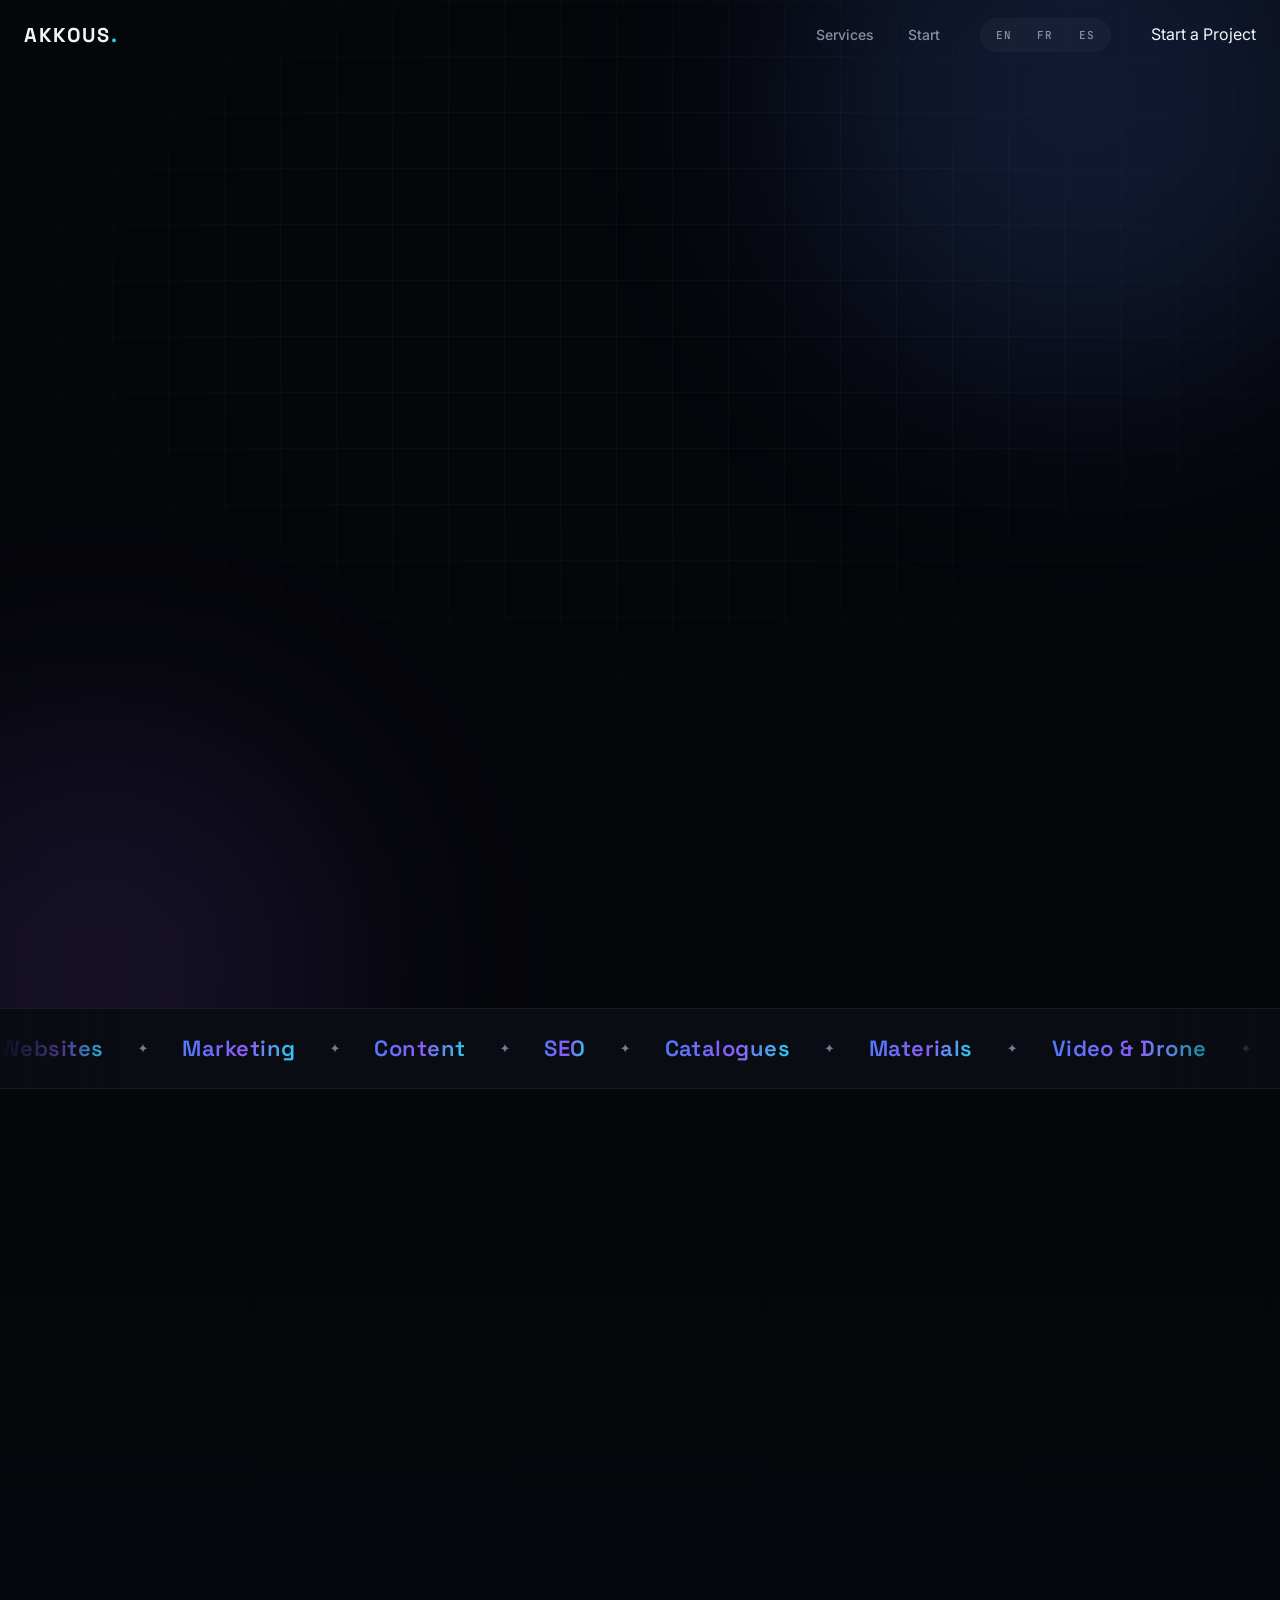
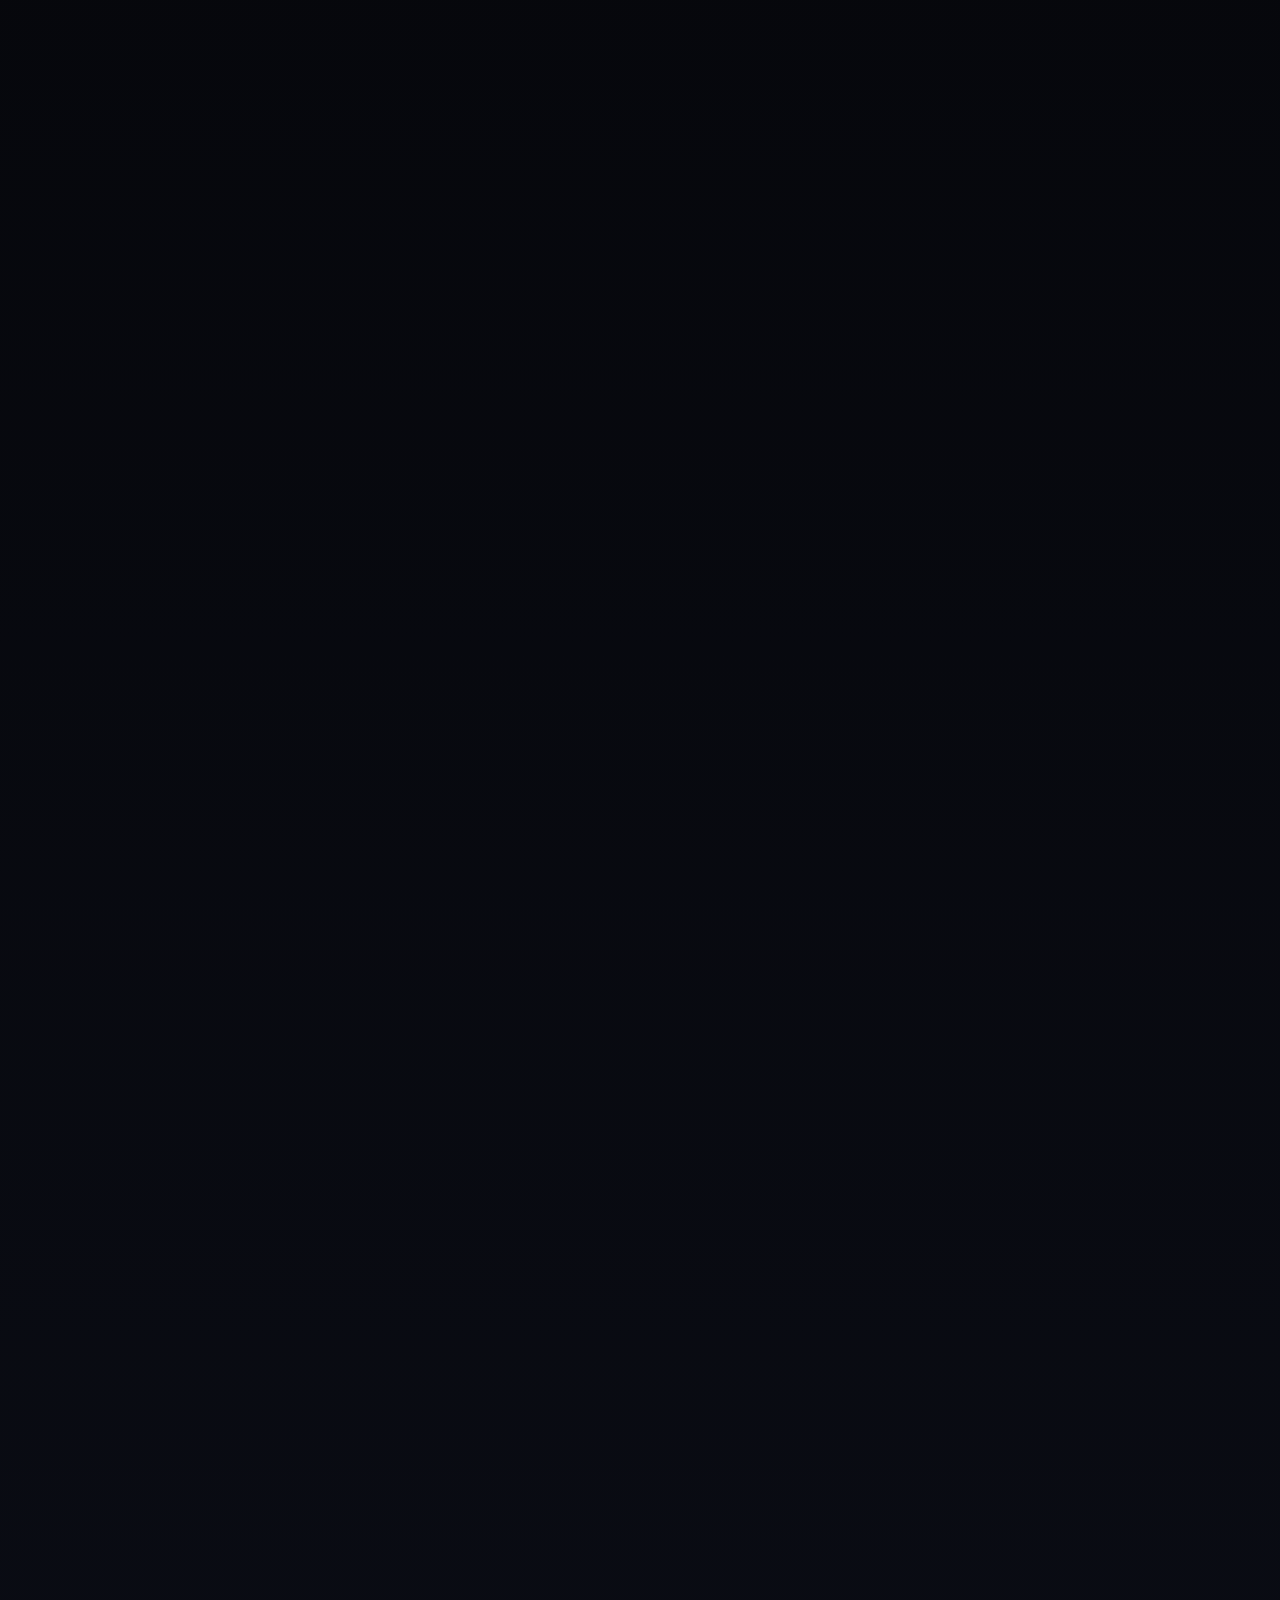
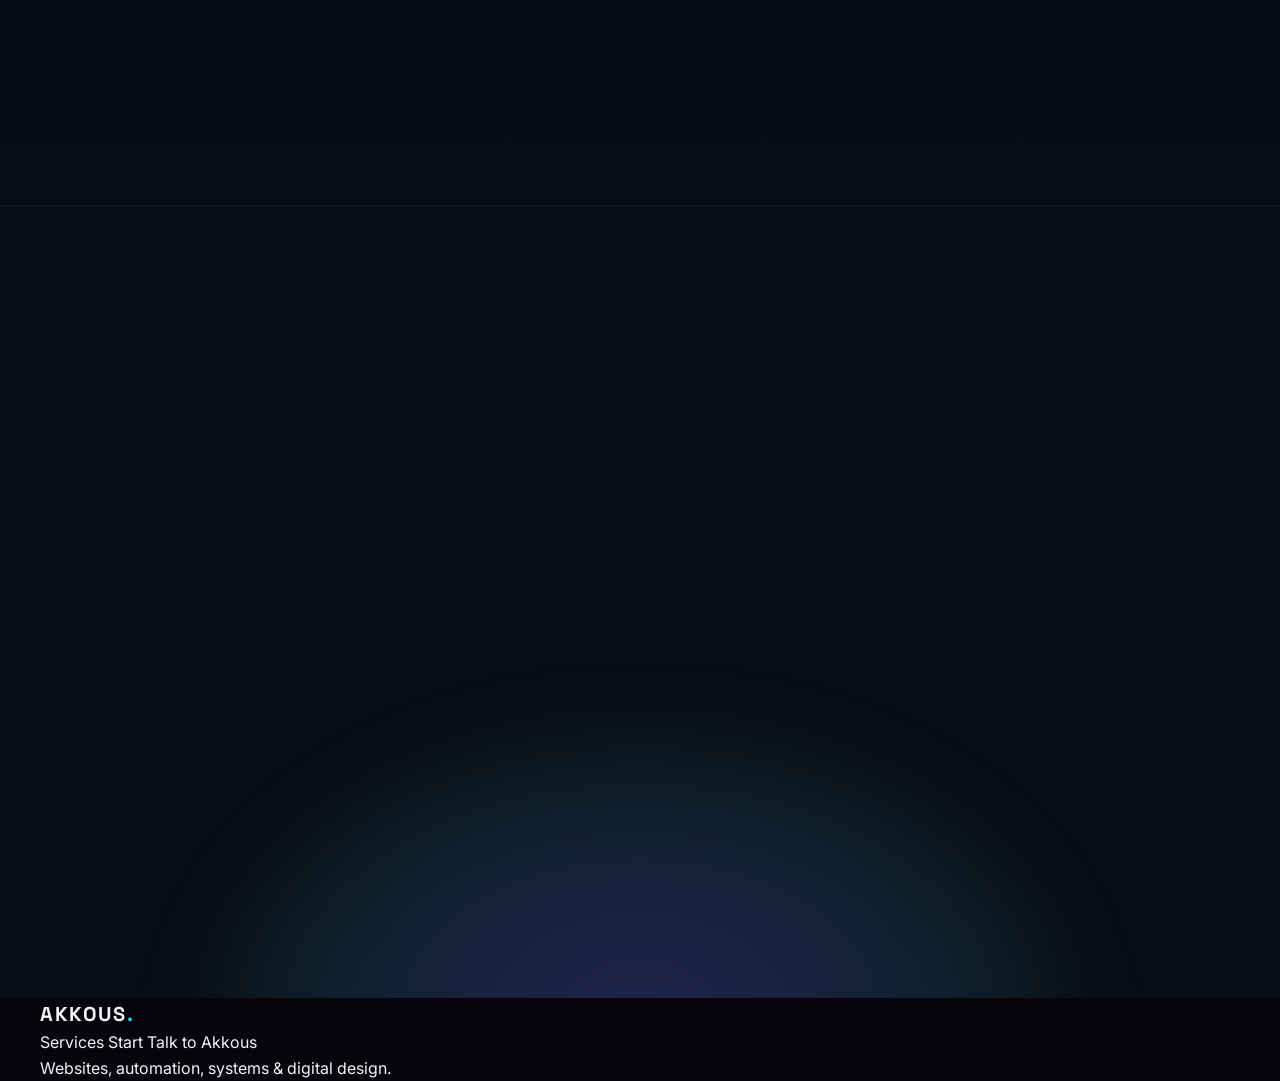
==== commit 7a0f51b0: "feat: CRO optimization - WhatsApp multi-target, whole-card click, form micro-copy" ====
--- a/index.html
+++ b/index.html
@@ -39,7 +39,6 @@
       "@type": "Organization",
       "@id": "https://www.akkous.com/#organization",
       "name": "AKKOUS",
-      "legalName": "AKKOUS",
       "url": "https://www.akkous.com/",
       "logo": "https://www.akkous.com/assets/og-image.png",
       "description": "AKKOUS builds business websites, booking systems, automations and prospecting workflows — professional digital design that helps your company operate and grow online.",
@@ -70,7 +69,8 @@
 </script>
 <script>
   /* Set the document language before render to avoid an English flash
-     when a non-default language is stored (FOUC mitigation). */
+     when a non-default language is stored (FOUC mitigation).
+     Keep the storage key in sync with LANGUAGE_STORAGE_KEY in js/i18n.js. */
   (function () {
     try {
       var lang = localStorage.getItem("akkous-language");
@@ -81,7 +81,9 @@
 <link rel="icon" href="data:image/svg+xml,<svg xmlns='http://www.w3.org/2000/svg' viewBox='0 0 100 100'><text y='.9em' font-size='90'>◈</text></svg>" />
 <link rel="preconnect" href="https://fonts.googleapis.com" />
 <link rel="preconnect" href="https://fonts.gstatic.com" crossorigin />
-<link href="https://fonts.googleapis.com/css2?family=Space+Grotesk:wght@400;500;600;700&family=Inter:wght@400;500;600&family=JetBrains+Mono:wght@400;500&display=swap" rel="stylesheet" />
+<link rel="preconnect" href="https://www.youtube.com" crossorigin />
+<link rel="preconnect" href="https://i.ytimg.com" />
+<link href="https://fonts.googleapis.com/css2?family=Space+Grotesk:wght@500;600;700&family=Inter:wght@400;500&family=JetBrains+Mono:wght@400;500&display=swap" rel="stylesheet" />
 
 <!-- CSS Modules — each file has a single responsibility -->
 <link rel="stylesheet" href="css/tokens.css" />
@@ -112,7 +114,7 @@
       <button class="lang-switch__btn" type="button" data-lang="es" aria-label="Español" title="Español" aria-pressed="false">ES</button>
     </div>
     <a href="#start" class="btn btn--sm nav__cta js-open-modal" data-i18n="buttons.startProject">Start a Project</a>
-    <button class="nav__burger" id="burger" aria-label="Open menu" data-i18n-aria-label="nav.openMenu" aria-expanded="false">
+    <button class="nav__burger" id="burger" aria-label="Open menu" data-i18n-aria-label="nav.openMenu" aria-expanded="false" aria-controls="mobileMenu">
       <span></span><span></span>
     </button>
   </div>
@@ -124,6 +126,7 @@
       <a href="#start" class="mobile-menu__link" data-i18n="nav.start">Start</a>
     </nav>
     <a href="#start" class="btn mobile-menu__cta js-open-modal" data-i18n="buttons.startProject">Start a Project</a>
+    <a href="https://wa.me/48889271562" class="mobile-menu__wa" data-wa-cta target="_blank" rel="noopener noreferrer" data-i18n-title="whatsapp.tooltip" data-i18n="buttons.talkToAkkous">Talk to Akkous</a>
 </div>
 
 <main id="top">
@@ -152,7 +155,8 @@
         We craft digital presences, websites, content, marketing and visual materials for businesses — so you attract attention, build trust and grow.
       </p>
       <div class="hero__actions reveal">
-        <a href="#start" class="btn btn--primary magnetic js-open-modal" data-i18n="buttons.startProject">Start a Project
+        <a href="#start" class="btn btn--primary magnetic js-open-modal">
+          <span data-i18n="buttons.startProject">Start a Project</span>
           <svg width="14" height="14" viewBox="0 0 24 24" fill="none" aria-hidden="true"><path d="M7 17L17 7M17 7H8M17 7V16" stroke="currentColor" stroke-width="2" stroke-linecap="round" stroke-linejoin="round"/></svg>
         </a>
         <a href="#services" class="btn btn--ghost magnetic" data-i18n="buttons.exploreServices">Explore Services</a>
@@ -271,7 +275,7 @@
       <!-- SERVICE 01 — WEBSITE CREATION (featured) -->
       <article class="svc svc--featured reveal" data-accent="blue">
         <div class="svc-visual">
-          <img src="assets/services/website/website.jpg" alt="AKKOUS website design" data-i18n-alt="services.website.imgAlt" loading="lazy" decoding="async" />
+          <img src="assets/services/website/website.jpg" alt="AKKOUS website design" data-i18n-alt="services.website.imgAlt" loading="lazy" decoding="async" fetchpriority="low" />
           <span class="svc-visual__badge" aria-hidden="true">
             <svg viewBox="0 0 24 24" fill="none" stroke="currentColor" stroke-width="1.5" stroke-linecap="round" stroke-linejoin="round"><rect x="3" y="4" width="18" height="12" rx="2"/><path d="M3 9h18M9 16h6"/></svg>
           </span>
@@ -285,14 +289,14 @@
             <li class="svc-tag" data-i18n="services.website.t2">Showcase sites</li>
             <li class="svc-tag" data-i18n="services.website.t3">Professional websites</li>
           </ul>
-          <span class="svc__arrow" aria-hidden="true"><svg width="18" height="18" viewBox="0 0 24 24" fill="none"><path d="M7 17L17 7M17 7H8M17 7V16" stroke="currentColor" stroke-width="2" stroke-linecap="round"/></svg></span>
+          <a href="#start" class="svc__arrow js-open-modal" aria-label="Start a Project" data-i18n-aria-label="buttons.startProject"><svg width="18" height="18" viewBox="0 0 24 24" fill="none" aria-hidden="true"><path d="M7 17L17 7M17 7H8M17 7V16" stroke="currentColor" stroke-width="2" stroke-linecap="round"/></svg></a>
         </div>
       </article>
 
       <!-- SERVICE 02 — DIGITAL MARKETING -->
       <article class="svc reveal" data-accent="cyan">
         <div class="svc-visual">
-          <img src="assets/services/marketing/marketing.jpg" alt="AKKOUS digital marketing" data-i18n-alt="services.marketing.imgAlt" loading="lazy" decoding="async" />
+          <img src="assets/services/marketing/marketing.jpg" alt="AKKOUS digital marketing" data-i18n-alt="services.marketing.imgAlt" loading="lazy" decoding="async" fetchpriority="low" />
           <span class="svc-visual__badge" aria-hidden="true">
             <svg viewBox="0 0 24 24" fill="none" stroke="currentColor" stroke-width="1.5" stroke-linecap="round" stroke-linejoin="round"><path d="M3 11l18-5v12L3 13v-2z"/><path d="M11.6 16.8a3 3 0 11-5.8-1.6"/></svg>
           </span>
@@ -306,14 +310,14 @@
             <li class="svc-tag" data-i18n="services.marketing.t2">Online presence</li>
             <li class="svc-tag" data-i18n="services.marketing.t3">Campaigns &amp; acquisition</li>
           </ul>
-          <span class="svc__arrow" aria-hidden="true"><svg width="18" height="18" viewBox="0 0 24 24" fill="none"><path d="M7 17L17 7M17 7H8M17 7V16" stroke="currentColor" stroke-width="2" stroke-linecap="round"/></svg></span>
+          <a href="#start" class="svc__arrow js-open-modal" aria-label="Start a Project" data-i18n-aria-label="buttons.startProject"><svg width="18" height="18" viewBox="0 0 24 24" fill="none" aria-hidden="true"><path d="M7 17L17 7M17 7H8M17 7V16" stroke="currentColor" stroke-width="2" stroke-linecap="round"/></svg></a>
         </div>
       </article>
 
       <!-- SERVICE 03 — CONTENT & BLOGGING -->
       <article class="svc reveal" data-accent="violet">
         <div class="svc-visual">
-          <img src="assets/services/content/content.jpg" alt="AKKOUS content creation" data-i18n-alt="services.content.imgAlt" loading="lazy" decoding="async" />
+          <img src="assets/services/content/content.jpg" alt="AKKOUS content creation" data-i18n-alt="services.content.imgAlt" loading="lazy" decoding="async" fetchpriority="low" />
           <span class="svc-visual__badge" aria-hidden="true">
             <svg viewBox="0 0 24 24" fill="none" stroke="currentColor" stroke-width="1.5" stroke-linecap="round" stroke-linejoin="round"><path d="M4 20l1-4L16.5 4.5a2.12 2.12 0 013 3L8.5 19l-4.5 1z"/></svg>
           </span>
@@ -327,14 +331,14 @@
             <li class="svc-tag" data-i18n="services.content.t2">Social media content</li>
             <li class="svc-tag" data-i18n="services.content.t3">Brand-fit content</li>
           </ul>
-          <span class="svc__arrow" aria-hidden="true"><svg width="18" height="18" viewBox="0 0 24 24" fill="none"><path d="M7 17L17 7M17 7H8M17 7V16" stroke="currentColor" stroke-width="2" stroke-linecap="round"/></svg></span>
+          <a href="#start" class="svc__arrow js-open-modal" aria-label="Start a Project" data-i18n-aria-label="buttons.startProject"><svg width="18" height="18" viewBox="0 0 24 24" fill="none" aria-hidden="true"><path d="M7 17L17 7M17 7H8M17 7V16" stroke="currentColor" stroke-width="2" stroke-linecap="round"/></svg></a>
         </div>
       </article>
 
       <!-- SERVICE 04 — SEO STRENGTHENING -->
       <article class="svc reveal" data-accent="cyan">
         <div class="svc-visual">
-          <img src="assets/services/seo/seo.jpg" alt="AKKOUS SEO optimization" data-i18n-alt="services.seo.imgAlt" loading="lazy" decoding="async" />
+          <img src="assets/services/seo/seo.jpg" alt="AKKOUS SEO optimization" data-i18n-alt="services.seo.imgAlt" loading="lazy" decoding="async" fetchpriority="low" />
           <span class="svc-visual__badge" aria-hidden="true">
             <svg viewBox="0 0 24 24" fill="none" stroke="currentColor" stroke-width="1.5" stroke-linecap="round" stroke-linejoin="round"><circle cx="11" cy="11" r="7"/><path d="M21 21l-4.35-4.35M8 11l2 2 4-4"/></svg>
           </span>
@@ -348,14 +352,14 @@
             <li class="svc-tag" data-i18n="services.seo.t2">Better visibility</li>
             <li class="svc-tag" data-i18n="services.seo.t3">Search-optimized content</li>
           </ul>
-          <span class="svc__arrow" aria-hidden="true"><svg width="18" height="18" viewBox="0 0 24 24" fill="none"><path d="M7 17L17 7M17 7H8M17 7V16" stroke="currentColor" stroke-width="2" stroke-linecap="round"/></svg></span>
+          <a href="#start" class="svc__arrow js-open-modal" aria-label="Start a Project" data-i18n-aria-label="buttons.startProject"><svg width="18" height="18" viewBox="0 0 24 24" fill="none" aria-hidden="true"><path d="M7 17L17 7M17 7H8M17 7V16" stroke="currentColor" stroke-width="2" stroke-linecap="round"/></svg></a>
         </div>
       </article>
 
       <!-- SERVICE 05 — SERVICE CATALOGUES -->
       <article class="svc reveal" data-accent="blue">
         <div class="svc-visual">
-          <img src="assets/services/catalogues/catalogues.jpg" alt="AKKOUS service catalogues" data-i18n-alt="services.catalogues.imgAlt" loading="lazy" decoding="async" />
+          <img src="assets/services/catalogues/catalogues.jpg" alt="AKKOUS service catalogues" data-i18n-alt="services.catalogues.imgAlt" loading="lazy" decoding="async" fetchpriority="low" />
           <span class="svc-visual__badge" aria-hidden="true">
             <svg viewBox="0 0 24 24" fill="none" stroke="currentColor" stroke-width="1.5" stroke-linecap="round" stroke-linejoin="round"><path d="M4 19.5A2.5 2.5 0 016.5 17H20V2H6.5A2.5 2.5 0 004 4.5v15z"/><path d="M4 19.5A2.5 2.5 0 016.5 17H20v5H6.5A2.5 2.5 0 014 19.5z"/></svg>
           </span>
@@ -369,14 +373,14 @@
             <li class="svc-tag" data-i18n="services.catalogues.t2">Printed catalogues</li>
             <li class="svc-tag" data-i18n="services.catalogues.t3">Professional presentation</li>
           </ul>
-          <span class="svc__arrow" aria-hidden="true"><svg width="18" height="18" viewBox="0 0 24 24" fill="none"><path d="M7 17L17 7M17 7H8M17 7V16" stroke="currentColor" stroke-width="2" stroke-linecap="round"/></svg></span>
+          <a href="#start" class="svc__arrow js-open-modal" aria-label="Start a Project" data-i18n-aria-label="buttons.startProject"><svg width="18" height="18" viewBox="0 0 24 24" fill="none" aria-hidden="true"><path d="M7 17L17 7M17 7H8M17 7V16" stroke="currentColor" stroke-width="2" stroke-linecap="round"/></svg></a>
         </div>
       </article>
 
       <!-- SERVICE 06 — MARKETING MATERIALS -->
       <article class="svc reveal" data-accent="violet">
         <div class="svc-visual">
-          <img src="assets/services/marketing-materials/materials.jpg" alt="AKKOUS marketing materials" data-i18n-alt="services.materials.imgAlt" loading="lazy" decoding="async" />
+          <img src="assets/services/marketing-materials/materials.jpg" alt="AKKOUS marketing materials" data-i18n-alt="services.materials.imgAlt" loading="lazy" decoding="async" fetchpriority="low" />
           <span class="svc-visual__badge" aria-hidden="true">
             <svg viewBox="0 0 24 24" fill="none" stroke="currentColor" stroke-width="1.5" stroke-linecap="round" stroke-linejoin="round"><path d="M12 2L2 7l10 5 10-5-10-5z"/><path d="M2 17l10 5 10-5M2 12l10 5 10-5"/></svg>
           </span>
@@ -391,7 +395,7 @@
             <li class="svc-tag" data-i18n="services.materials.t3">Presentations</li>
             <li class="svc-tag" data-i18n="services.materials.t4">Sales materials</li>
           </ul>
-          <span class="svc__arrow" aria-hidden="true"><svg width="18" height="18" viewBox="0 0 24 24" fill="none"><path d="M7 17L17 7M17 7H8M17 7V16" stroke="currentColor" stroke-width="2" stroke-linecap="round"/></svg></span>
+          <a href="#start" class="svc__arrow js-open-modal" aria-label="Start a Project" data-i18n-aria-label="buttons.startProject"><svg width="18" height="18" viewBox="0 0 24 24" fill="none" aria-hidden="true"><path d="M7 17L17 7M17 7H8M17 7V16" stroke="currentColor" stroke-width="2" stroke-linecap="round"/></svg></a>
         </div>
       </article>
 
@@ -412,7 +416,7 @@
             <li class="svc-tag" data-i18n="services.drone.t2">Aerial drone shots</li>
             <li class="svc-tag" data-i18n="services.drone.t3">Showcasing your locations</li>
           </ul>
-          <span class="svc__arrow" aria-hidden="true"><svg width="18" height="18" viewBox="0 0 24 24" fill="none"><path d="M7 17L17 7M17 7H8M17 7V16" stroke="currentColor" stroke-width="2" stroke-linecap="round"/></svg></span>
+          <a href="#start" class="svc__arrow js-open-modal" aria-label="Start a Project" data-i18n-aria-label="buttons.startProject"><svg width="18" height="18" viewBox="0 0 24 24" fill="none" aria-hidden="true"><path d="M7 17L17 7M17 7H8M17 7V16" stroke="currentColor" stroke-width="2" stroke-linecap="round"/></svg></a>
         </div>
       </article>
 
@@ -438,7 +442,8 @@
       <span class="cta__flow-step cta__flow-step--solution" data-i18n="cta.flowSolution">Digital Solution</span>
     </div>
     <div class="cta__actions">
-      <a href="#start" class="btn btn--primary btn--lg magnetic js-open-modal" data-i18n="buttons.startProject">Start a Project
+      <a href="#start" class="btn btn--primary btn--lg magnetic js-open-modal">
+        <span data-i18n="buttons.startProject">Start a Project</span>
         <svg width="15" height="15" viewBox="0 0 24 24" fill="none" aria-hidden="true"><path d="M7 17L17 7M17 7H8M17 7V16" stroke="currentColor" stroke-width="2" stroke-linecap="round"/></svg>
       </a>
       <a href="https://wa.me/48889271562" class="btn btn--ghost btn--lg magnetic" data-wa-cta target="_blank" rel="noopener noreferrer" data-i18n-title="whatsapp.tooltip" data-i18n="buttons.talkToAkkous">Talk to Akkous</a>
@@ -455,6 +460,7 @@
     <nav class="footer__links" aria-label="Footer navigation" data-i18n-aria-label="footer.navAria">
       <a href="#services" data-i18n="nav.services">Services</a>
       <a href="#start" data-i18n="nav.start">Start</a>
+      <a href="https://wa.me/48889271562" data-wa-cta target="_blank" rel="noopener noreferrer" data-i18n-title="whatsapp.tooltip" data-i18n="buttons.talkToAkkous">Talk to Akkous</a>
     </nav>
     <p class="footer__note" data-i18n="footer.note">Websites, automation, systems &amp; digital design.</p>
   </div>
@@ -463,7 +469,7 @@
 <!-- PROJECT REQUEST MODAL -->
 <div class="modal" id="projectModal" role="dialog" aria-modal="true" aria-labelledby="modalTitle" aria-hidden="true">
   <div class="modal__backdrop" id="modalBackdrop"></div>
-  <div class="modal__container" role="document">
+  <div class="modal__container">
     <button class="modal__close" id="modalClose" aria-label="Close dialog" data-i18n-aria-label="modal.closeAria">
       <svg width="16" height="16" viewBox="0 0 24 24" fill="none" stroke="currentColor" stroke-width="2" stroke-linecap="round"><path d="M18 6L6 18M6 6l12 12"/></svg>
     </button>
@@ -477,22 +483,22 @@
     <form class="modal__form" id="projectForm" novalidate>
       <div class="form-group">
         <label for="formName" data-i18n="form.name">Full Name</label>
-        <input type="text" id="formName" name="name" placeholder="Full name" data-i18n-placeholder="form.namePlaceholder" required autocomplete="name" />
+        <input type="text" id="formName" name="name" placeholder="Full name" data-i18n-placeholder="form.namePlaceholder" required autocomplete="name" aria-describedby="nameError" aria-invalid="false" />
         <span class="form-error" id="nameError"></span>
       </div>
       <div class="form-group">
         <label for="formEmail" data-i18n="form.email">Email Address</label>
-        <input type="email" id="formEmail" name="email" placeholder="client@email.com" data-i18n-placeholder="form.emailPlaceholder" required autocomplete="email" />
+        <input type="email" id="formEmail" name="email" placeholder="client@email.com" data-i18n-placeholder="form.emailPlaceholder" required autocomplete="email" aria-describedby="emailError" aria-invalid="false" />
         <span class="form-error" id="emailError"></span>
       </div>
       <div class="form-group">
         <label for="formWhatsApp" data-i18n="form.whatsapp">WhatsApp Number</label>
-        <input type="tel" id="formWhatsApp" name="whatsapp" placeholder="+212 6 XX XX XX XX" data-i18n-placeholder="form.whatsappPlaceholder" required autocomplete="tel" />
+        <input type="tel" id="formWhatsApp" name="whatsapp" placeholder="+212 6 XX XX XX XX" data-i18n-placeholder="form.whatsappPlaceholder" required autocomplete="tel" aria-describedby="whatsappError" aria-invalid="false" />
         <span class="form-error" id="whatsappError"></span>
       </div>
       <div class="form-group">
         <label for="formDesc" data-i18n="form.description">Project Description</label>
-        <textarea id="formDesc" name="projectDescription" rows="5" placeholder="Describe your project and your needs..." data-i18n-placeholder="form.descPlaceholder" required></textarea>
+        <textarea id="formDesc" name="projectDescription" rows="5" placeholder="Describe your project and your needs..." data-i18n-placeholder="form.descPlaceholder" required aria-describedby="descError" aria-invalid="false"></textarea>
         <div class="form-meta">
           <span class="form-error" id="descError"></span>
           <span class="form-counter" id="charCounter"></span>
@@ -503,6 +509,7 @@
         <span class="modal__submit-loading" data-i18n="form.submitting">Sending your request...</span>
         <svg class="modal__submit-arrow" width="14" height="14" viewBox="0 0 24 24" fill="none" aria-hidden="true"><path d="M7 17L17 7M17 7H8M17 7V16" stroke="currentColor" stroke-width="2" stroke-linecap="round" stroke-linejoin="round"/></svg>
       </button>
+      <p class="form-note" data-i18n="form.privacyNote">We only use your details to reply to your request.</p>
     </form>
 
     <div class="modal__success" id="successMessage">
@@ -515,6 +522,16 @@
 </div>
 
 <!-- JS Modules -->
+<link rel="modulepreload" href="js/i18n.js" />
+<link rel="modulepreload" href="js/config.js" />
+<link rel="modulepreload" href="js/modal.js" />
+<link rel="modulepreload" href="js/nav.js" />
+<link rel="modulepreload" href="js/particles.js" />
+<link rel="modulepreload" href="js/reveal.js" />
+<link rel="modulepreload" href="js/magnetic.js" />
+<link rel="modulepreload" href="js/spotlight.js" />
+<link rel="modulepreload" href="js/services.js" />
+<link rel="modulepreload" href="js/whatsapp.js" />
 <script type="module" src="js/main.js"></script>
 </body>
 </html>
--- a/css/tokens.css
+++ b/css/tokens.css
@@ -0,0 +1,57 @@
+/* ============================================================
+   AKKOUS — Design Tokens
+   ============================================================ */
+:root {
+  /* Colors — background */
+  --bg: #05060a;
+  --bg-2: #0a0c14;
+  --surface: #0d1019;
+  --line: #1c2130;
+  --line-soft: #161a26;
+
+  /* Colors — text */
+  --text: #f2f4fa;
+  --muted: #8a90a4;
+  --faint: #767c95;
+
+  /* Colors — brand */
+  --blue: #4f7cff;
+  --violet: #8b5cf6;
+  --cyan: #22d3ee;
+  --lime: #a3e635;
+
+  /* Gradients */
+  --grad: linear-gradient(100deg, var(--blue), var(--violet) 55%, var(--cyan));
+
+  /* Typography */
+  --font-display: "Space Grotesk", system-ui, sans-serif;
+  --font-body: "Inter", system-ui, sans-serif;
+  --font-mono: "JetBrains Mono", ui-monospace, monospace;
+
+  /* Motion */
+  --ease: cubic-bezier(.22, 1, .36, 1);
+
+  /* Spacing */
+  --space-md: 22px;
+  --space-lg: 44px;
+  --space-xl: 64px;
+  --space-2xl: 120px;
+
+  /* Radius */
+  --radius-sm: 9px;
+  --radius-md: 12px;
+  --radius-lg: 18px;
+  --radius-full: 100px;
+
+  /* Shadows */
+  --shadow-card: 0 20px 50px -20px;
+  --shadow-btn: 0 8px 30px -8px;
+  --shadow-glow-blue: rgba(79,124,255,.22);
+  --shadow-glow-violet: rgba(139,92,246,.22);
+  --shadow-glow-cyan: rgba(34,211,238,.22);
+
+  /* Layout */
+  --container-max: 1200px;
+  --container-pad: 48px;
+  --nav-height: 88px;
+}
--- a/css/nav.css
+++ b/css/nav.css
@@ -0,0 +1,209 @@
+/* ============================================================
+   AKKOUS — Navigation
+   ============================================================ */
+.nav {
+  position: fixed;
+  top: 0;
+  left: 0;
+  right: 0;
+  z-index: 200;
+  transition: background .4s, border-color .4s, backdrop-filter .4s;
+  border-bottom: 1px solid transparent;
+}
+.nav.scrolled {
+  background: rgba(5,6,10,.72);
+  backdrop-filter: blur(18px);
+  -webkit-backdrop-filter: blur(18px);
+  border-color: var(--line-soft);
+}
+
+.nav__inner {
+  width: min(1240px, calc(100% - var(--container-pad)));
+  margin-inline: auto;
+  display: flex;
+  align-items: center;
+  gap: 40px;
+  padding: 18px 0;
+}
+
+.nav__logo {
+  font-family: var(--font-display);
+  font-weight: 700;
+  font-size: 20px;
+  letter-spacing: .08em;
+}
+.nav__logo-dot { color: var(--cyan); }
+.nav__logo:focus-visible {
+  outline: 2px solid var(--cyan);
+  outline-offset: 3px;
+}
+
+.nav__links { display: flex; gap: 34px; margin-left: auto; }
+.nav__links a {
+  font-size: 14px;
+  color: var(--muted);
+  font-weight: 500;
+  transition: color .3s;
+  position: relative;
+}
+.nav__links a::after {
+  content: "";
+  position: absolute;
+  left: 0;
+  bottom: -5px;
+  height: 1px;
+  width: 0;
+  background: var(--grad);
+  transition: width .35s var(--ease);
+}
+.nav__links a:hover { color: var(--text); }
+.nav__links a:hover::after { width: 100%; }
+.nav__links a:focus-visible {
+  outline: 2px solid var(--cyan);
+  outline-offset: 3px;
+}
+
+.nav__burger {
+  display: none;
+  margin-left: auto;
+  background: none;
+  border: 0;
+  cursor: pointer;
+  width: 44px;
+  height: 44px;
+  position: relative;
+  z-index: 120;
+}
+.nav__burger span {
+  display: block;
+  width: 22px;
+  height: 2px;
+  background: var(--text);
+  margin: 5px auto;
+  border-radius: 2px;
+  transition: transform .35s var(--ease), opacity .3s;
+}
+.nav__burger.open span:nth-child(1) {
+  transform: translateY(3.5px) rotate(45deg);
+}
+.nav__burger.open span:nth-child(2) {
+  transform: translateY(-3.5px) rotate(-45deg);
+}
+.nav__burger:focus-visible {
+  outline: 2px solid var(--cyan);
+  outline-offset: 3px;
+}
+
+/* ---------- Language switcher ---------- */
+.lang-switch {
+  display: inline-flex;
+  align-items: center;
+  gap: 2px;
+  padding: 3px;
+  border: 1px solid var(--line);
+  border-radius: var(--radius-full);
+  background: rgba(255,255,255,.03);
+  flex-shrink: 0;
+}
+.lang-switch__btn {
+  border: 0;
+  background: transparent;
+  cursor: pointer;
+  font-family: var(--font-mono);
+  font-size: 11px;
+  font-weight: 500;
+  letter-spacing: .08em;
+  color: var(--muted);
+  padding: 5px 11px;
+  border-radius: var(--radius-full);
+  border: 1px solid transparent;
+  transition: color .25s, background .25s, border-color .25s, box-shadow .25s;
+}
+.lang-switch__btn:hover { color: var(--text); }
+.lang-switch__btn:focus-visible {
+  outline: 2px solid var(--cyan);
+  outline-offset: 2px;
+}
+.lang-switch__btn.is-active {
+  color: #fff;
+  background: var(--grad);
+  border-color: transparent;
+  box-shadow: var(--shadow-btn) rgba(99,102,241,.55);
+}
+
+/* ---------- Mobile menu ---------- */
+.mobile-menu {
+  position: fixed;
+  inset: 0;
+  z-index: 110;
+  background: rgba(5,6,10,.96);
+  backdrop-filter: blur(20px);
+  -webkit-backdrop-filter: blur(20px);
+  display: flex;
+  flex-direction: column;
+  justify-content: center;
+  align-items: center;
+  gap: 40px;
+  opacity: 0;
+  visibility: hidden;
+  pointer-events: none;
+  transition: opacity .4s var(--ease), visibility 0s linear .4s;
+}
+.mobile-menu.open {
+  opacity: 1;
+  visibility: visible;
+  pointer-events: auto;
+  transition: opacity .4s var(--ease), visibility 0s;
+}
+.mobile-menu nav {
+  display: flex;
+  flex-direction: column;
+  gap: 8px;
+  text-align: center;
+}
+.mobile-menu__link {
+  font-family: var(--font-display);
+  font-size: 32px;
+  font-weight: 600;
+  padding: 8px 20px;
+  color: var(--text);
+  opacity: 0;
+  transform: translateY(16px);
+  transition: opacity .5s var(--ease), transform .5s var(--ease);
+}
+.mobile-menu.open .mobile-menu__link { opacity: 1; transform: none; }
+.mobile-menu.open .mobile-menu__link:nth-child(1) { transition-delay: .08s; }
+.mobile-menu.open .mobile-menu__link:nth-child(2) { transition-delay: .14s; }
+.mobile-menu__link:focus-visible {
+  outline: 2px solid var(--cyan);
+  outline-offset: 3px;
+}
+
+/* Secondary WhatsApp alternative in the mobile menu */
+.mobile-menu__wa {
+  font-family: var(--font-display);
+  font-size: 15px;
+  font-weight: 500;
+  color: var(--muted);
+  padding: 10px 22px;
+  border: 1px solid var(--line);
+  border-radius: var(--radius-full);
+  background: rgba(255,255,255,.03);
+  opacity: 0;
+  transform: translateY(16px);
+  transition: color .3s, border-color .3s, background .3s, opacity .5s var(--ease), transform .5s var(--ease);
+}
+.mobile-menu.open .mobile-menu__wa {
+  opacity: 1;
+  transform: none;
+  transition-delay: .2s;
+}
+.mobile-menu__wa:hover {
+  color: var(--text);
+  border-color: rgba(34,211,238,.5);
+  background: rgba(34,211,238,.08);
+}
+.mobile-menu__wa:focus-visible {
+  outline: 2px solid var(--cyan);
+  outline-offset: 3px;
+}
--- a/css/hero.css
+++ b/css/hero.css
@@ -0,0 +1,288 @@
+/* ============================================================
+   AKKOUS — Hero Section
+   ============================================================ */
+.hero {
+  position: relative;
+  min-height: 100svh;
+  display: flex;
+  align-items: center;
+  padding: 150px 0 90px;
+  overflow: hidden;
+}
+
+/* ---------- Video background ---------- */
+.hero__video {
+  position: absolute;
+  inset: 0;
+  width: 100%;
+  height: 100%;
+  object-fit: cover;
+  z-index: 0;
+  opacity: .5;
+  filter: saturate(.85) brightness(.8);
+  pointer-events: none;
+}
+.hero__video-veil {
+  position: absolute;
+  inset: 0;
+  z-index: 1;
+  pointer-events: none;
+  background: linear-gradient(
+    180deg,
+    rgba(5,6,10,.88) 0%,
+    rgba(5,6,10,.42) 32%,
+    rgba(5,6,10,.5) 62%,
+    rgba(5,6,10,.94) 100%
+  );
+}
+
+.hero__grid-bg {
+  position: absolute;
+  inset: 0;
+  z-index: 2;
+  background-image:
+    linear-gradient(rgba(255,255,255,.028) 1px, transparent 1px),
+    linear-gradient(90deg, rgba(255,255,255,.028) 1px, transparent 1px);
+  background-size: 56px 56px;
+  mask-image: radial-gradient(ellipse 90% 70% at 50% 30%, #000 30%, transparent 75%);
+  -webkit-mask-image: radial-gradient(ellipse 90% 70% at 50% 30%, #000 30%, transparent 75%);
+}
+
+.hero__glow {
+  position: absolute;
+  border-radius: 50%;
+  filter: blur(110px);
+  pointer-events: none;
+  z-index: 3;
+}
+.hero__glow--1 {
+  width: 560px;
+  height: 560px;
+  background: rgba(79,124,255,.16);
+  top: -180px;
+  right: -80px;
+}
+.hero__glow--2 {
+  width: 480px;
+  height: 480px;
+  background: rgba(139,92,246,.13);
+  bottom: -200px;
+  left: -140px;
+}
+
+.hero__particles {
+  position: absolute;
+  inset: 0;
+  width: 100%;
+  height: 100%;
+  pointer-events: none;
+  z-index: 4;
+}
+
+.hero__inner {
+  width: min(1240px, calc(100% - var(--container-pad)));
+  margin-inline: auto;
+  display: grid;
+  grid-template-columns: 1.05fr .95fr;
+  gap: 48px;
+  align-items: center;
+  position: relative;
+  z-index: 5;
+}
+
+.hero__label {
+  display: inline-flex;
+  align-items: center;
+  gap: 10px;
+  font-family: var(--font-mono);
+  font-size: 12px;
+  letter-spacing: .16em;
+  color: var(--muted);
+  border: 1px solid var(--line);
+  padding: 8px 16px;
+  border-radius: var(--radius-full);
+  margin-bottom: 30px;
+  background: rgba(255,255,255,.02);
+}
+.hero__label-dot {
+  width: 7px;
+  height: 7px;
+  border-radius: 50%;
+  background: var(--lime);
+  box-shadow: 0 0 12px var(--lime);
+  animation: blink 2.4s infinite;
+}
+@keyframes blink { 0%,100% { opacity: 1; } 50% { opacity: .35; } }
+
+.hero__title {
+  font-family: var(--font-display);
+  font-weight: 700;
+  font-size: clamp(40px, 6.4vw, 84px);
+  line-height: 1.03;
+  letter-spacing: -0.035em;
+  margin-bottom: 26px;
+}
+.hero__line { display: block; }
+.hero__accent {
+  background: var(--grad);
+  -webkit-background-clip: text;
+  background-clip: text;
+  color: transparent;
+  background-size: 200% 100%;
+  animation: shift 8s ease-in-out infinite;
+}
+@keyframes shift {
+  0%,100% { background-position: 0% 50%; }
+  50% { background-position: 100% 50%; }
+}
+
+.hero__sub {
+  color: var(--muted);
+  max-width: 540px;
+  margin-bottom: 38px;
+  font-size: 16.5px;
+}
+.hero__actions {
+  display: flex;
+  gap: 14px;
+  flex-wrap: wrap;
+  margin-bottom: 44px;
+}
+.hero__meta {
+  display: flex;
+  align-items: center;
+  gap: 14px;
+  flex-wrap: wrap;
+  font-family: var(--font-mono);
+  font-size: 12px;
+  letter-spacing: .1em;
+  text-transform: uppercase;
+  color: var(--faint);
+}
+.hero__meta i {
+  width: 4px;
+  height: 4px;
+  border-radius: 50%;
+  background: var(--line);
+}
+
+/* Hero ecosystem visual */
+.hero__visual { position: relative; }
+.eco {
+  width: 100%;
+  max-width: 560px;
+  margin-inline: auto;
+  overflow: visible;
+}
+.eco__links line {
+  stroke-dasharray: 400;
+  stroke-dashoffset: 400;
+}
+.eco.in .eco__links line { animation: draw 1.4s var(--ease) forwards; }
+.eco.in .eco__links line:nth-child(1) { animation-delay: .1s; }
+.eco.in .eco__links line:nth-child(2) { animation-delay: .2s; }
+.eco.in .eco__links line:nth-child(3) { animation-delay: .3s; }
+.eco.in .eco__links line:nth-child(4) { animation-delay: .4s; }
+.eco.in .eco__links line:nth-child(5) { animation-delay: .5s; }
+.eco.in .eco__links line:nth-child(6) { animation-delay: .6s; }
+@keyframes draw { to { stroke-dashoffset: 0; } }
+.eco__link { opacity: .7; }
+.eco__core-ring {
+  transform-origin: 280px 280px;
+  animation: spin 24s linear infinite;
+  will-change: transform;
+}
+@keyframes spin { to { transform: rotate(360deg); } }
+.eco__core-text {
+  fill: var(--text);
+  font-family: var(--font-display);
+  font-weight: 700;
+  font-size: 17px;
+  letter-spacing: .12em;
+}
+.eco__core-sub {
+  fill: var(--faint);
+  font-family: var(--font-mono);
+  font-size: 9px;
+  letter-spacing: .3em;
+}
+.eco__node-t {
+  fill: var(--text);
+  font-family: var(--font-display);
+  font-weight: 600;
+  font-size: 12.5px;
+  letter-spacing: .14em;
+}
+.eco__node-s {
+  fill: var(--faint);
+  font-family: var(--font-mono);
+  font-size: 9.5px;
+}
+.eco__node { animation: nodeIn .8s var(--ease) both; }
+.eco.in .eco__node:nth-of-type(3) { animation-delay: .5s; }
+.eco.in .eco__node:nth-of-type(4) { animation-delay: .6s; }
+.eco.in .eco__node:nth-of-type(5) { animation-delay: .7s; }
+.eco.in .eco__node:nth-of-type(6) { animation-delay: .8s; }
+.eco.in .eco__node:nth-of-type(7) { animation-delay: .9s; }
+.eco.in .eco__node:nth-of-type(8) { animation-delay: 1s; }
+@keyframes nodeIn {
+  from { opacity: 0; transform: translateY(12px) scale(.94); }
+}
+
+.eco__pulse { opacity: 0; }
+.eco.in .eco__pulse { animation: travel 4s linear infinite; }
+.eco.in .eco__pulse:nth-child(1) { animation-delay: 1.2s; }
+.eco.in .eco__pulse:nth-child(2) { animation-delay: 2.2s; }
+.eco.in .eco__pulse:nth-child(3) { animation-delay: 3.0s; }
+.eco.in .eco__pulse:nth-child(4) { animation-delay: 1.7s; }
+.eco.in .eco__pulse:nth-child(5) { animation-delay: 2.6s; }
+.eco.in .eco__pulse:nth-child(6) { animation-delay: 3.6s; }
+.eco__pulse:nth-child(1) { --tx: 280px; --ty: 70px; }
+.eco__pulse:nth-child(2) { --tx: 462px; --ty: 177px; }
+.eco__pulse:nth-child(3) { --tx: 462px; --ty: 383px; }
+.eco__pulse:nth-child(4) { --tx: 280px; --ty: 490px; }
+.eco__pulse:nth-child(5) { --tx: 98px;  --ty: 383px; }
+.eco__pulse:nth-child(6) { --tx: 98px;  --ty: 177px; }
+@keyframes travel {
+  0% { opacity: 0; transform: translate(280px, 280px); }
+  10% { opacity: 1; }
+  48% { opacity: 1; }
+  58% { opacity: 0; }
+  100% { opacity: 0; transform: translate(var(--tx), var(--ty)); }
+}
+
+/* Floating chips */
+.chip {
+  position: absolute;
+  display: flex;
+  align-items: center;
+  gap: 8px;
+  font-family: var(--font-mono);
+  font-size: 11.5px;
+  color: var(--text);
+  background: rgba(13,16,25,.9);
+  border: 1px solid var(--line);
+  padding: 9px 14px;
+  border-radius: var(--radius-full);
+  backdrop-filter: blur(8px);
+  -webkit-backdrop-filter: blur(8px);
+  box-shadow: 0 10px 30px -10px rgba(0,0,0,.6);
+  z-index: 3;
+}
+.chip__dot {
+  width: 7px;
+  height: 7px;
+  border-radius: 50%;
+}
+.chip__dot--cyan { background: var(--cyan); box-shadow: 0 0 10px var(--cyan); }
+.chip__dot--violet { background: var(--violet); box-shadow: 0 0 10px var(--violet); }
+.chip__dot--blue { background: var(--blue); box-shadow: 0 0 10px var(--blue); }
+.chip--1 { top: 6%; left: -4%; }
+.chip--2 { bottom: 14%; right: -2%; }
+.chip--3 { bottom: -2%; left: 12%; }
+.float { animation: float 6s ease-in-out infinite; }
+.float-alt { animation: float 7s ease-in-out -3s infinite; }
+@keyframes float {
+  0%,100% { transform: translateY(0); }
+  50% { transform: translateY(-12px); }
+}
--- a/css/marquee.css
+++ b/css/marquee.css
@@ -0,0 +1,50 @@
+/* ============================================================
+   AKKOUS — Marquee Band
+   ============================================================ */
+.marquee {
+  position: relative;
+  padding: 22px 0;
+  overflow: hidden;
+  border-top: 1px solid var(--line-soft);
+  border-bottom: 1px solid var(--line-soft);
+  background: var(--bg-2);
+}
+.marquee::before,
+.marquee::after {
+  content: "";
+  position: absolute;
+  top: 0;
+  bottom: 0;
+  width: 120px;
+  z-index: 2;
+  pointer-events: none;
+}
+.marquee::before { left: 0; background: linear-gradient(90deg, var(--bg-2), transparent); }
+.marquee::after { right: 0; background: linear-gradient(-90deg, var(--bg-2), transparent); }
+
+.marquee__track {
+  display: flex;
+  align-items: center;
+  gap: 34px;
+  white-space: nowrap;
+  width: max-content;
+  animation: marquee 30s linear infinite;
+  will-change: transform;
+}
+.marquee:hover .marquee__track { animation-play-state: paused; }
+.marquee__track span {
+  font-family: var(--font-display);
+  font-weight: 600;
+  font-size: 22px;
+  letter-spacing: .02em;
+  background: var(--grad);
+  -webkit-background-clip: text;
+  background-clip: text;
+  color: transparent;
+}
+.marquee__track i {
+  color: var(--faint);
+  font-size: 13px;
+  font-style: normal;
+}
+@keyframes marquee { to { transform: translateX(-50%); } }
--- a/css/services.css
+++ b/css/services.css
@@ -20,7 +20,7 @@
   background: var(--surface);
   display: flex;
   flex-direction: column;
-  cursor: default;
+  cursor: pointer;
   grid-column: span 2;
   transition:
     transform .45s var(--ease),
@@ -234,8 +234,8 @@
 .svc__arrow {
   align-self: flex-end;
   margin-top: 20px;
-  width: 38px;
-  height: 38px;
+  width: 44px;
+  height: 44px;
   border-radius: 50%;
   display: grid;
   place-items: center;
@@ -249,6 +249,10 @@
   color: #fff;
   transform: translate(3px, -3px);
 }
+.svc__arrow:focus-visible {
+  outline: 2px solid var(--cyan);
+  outline-offset: 3px;
+}
 
 /* ---------- Featured card (horizontal) ---------- */
 .svc--featured {
--- a/css/responsive.css
+++ b/css/responsive.css
@@ -10,6 +10,9 @@
 
 /* Tablet landscape */
 @media (max-width: 900px) {
+  .nav__links a { padding: 11px 0; }
+  .lang-switch__btn { min-height: 44px; }
+  .footer__links a { padding: 12px 0; }
   .svc-grid { grid-template-columns: repeat(2, 1fr); }
   .svc, .svc--featured, .svc--tall { grid-column: span 1; }
   .svc--featured {
@@ -28,6 +31,7 @@
 }
 
 /* Tablet portrait / mobile */
+/* Keep 720px in sync with the mobile-menu logic in js/nav.js (innerWidth > 720). */
 @media (max-width: 720px) {
   :root {
     --container-pad: 24px;
@@ -37,7 +41,7 @@
   /* Nav */
   .nav__links, .nav__cta { display: none; }
   .nav__burger { display: block; }
-  .lang-switch__btn { padding: 5px 9px; }
+  .lang-switch__btn { padding: 5px 9px; min-height: 44px; }
   .nav__inner { gap: 12px; }
   .nav__inner .lang-switch { margin-left: auto; }
 
--- a/css/modal.css
+++ b/css/modal.css
@@ -60,8 +60,8 @@
   display: flex;
   align-items: center;
   justify-content: center;
-  width: 36px;
-  height: 36px;
+  width: 44px;
+  height: 44px;
   border: 1px solid var(--line-soft);
   border-radius: var(--radius-sm);
   background: var(--bg);
@@ -73,6 +73,10 @@
   color: var(--text);
   border-color: var(--line);
   background: var(--surface);
+}
+.modal__close:focus-visible {
+  outline: 2px solid var(--cyan);
+  outline-offset: 3px;
 }
 
 /* ---- Header ---- */
@@ -131,7 +135,7 @@
 .form-group input::placeholder,
 .form-group textarea::placeholder {
   color: var(--faint);
-  opacity: .7;
+  opacity: 1;
 }
 .form-group input:focus,
 .form-group textarea:focus {
@@ -208,6 +212,15 @@
 .modal__submit:disabled {
   opacity: .6;
   pointer-events: none;
+}
+
+/* ---- Micro-copy reassurance below the submit ---- */
+.form-note {
+  margin: -4px 0 0;
+  text-align: center;
+  font-size: 12px;
+  line-height: 1.5;
+  color: var(--faint);
 }
 
 /* ---- Success state ---- */
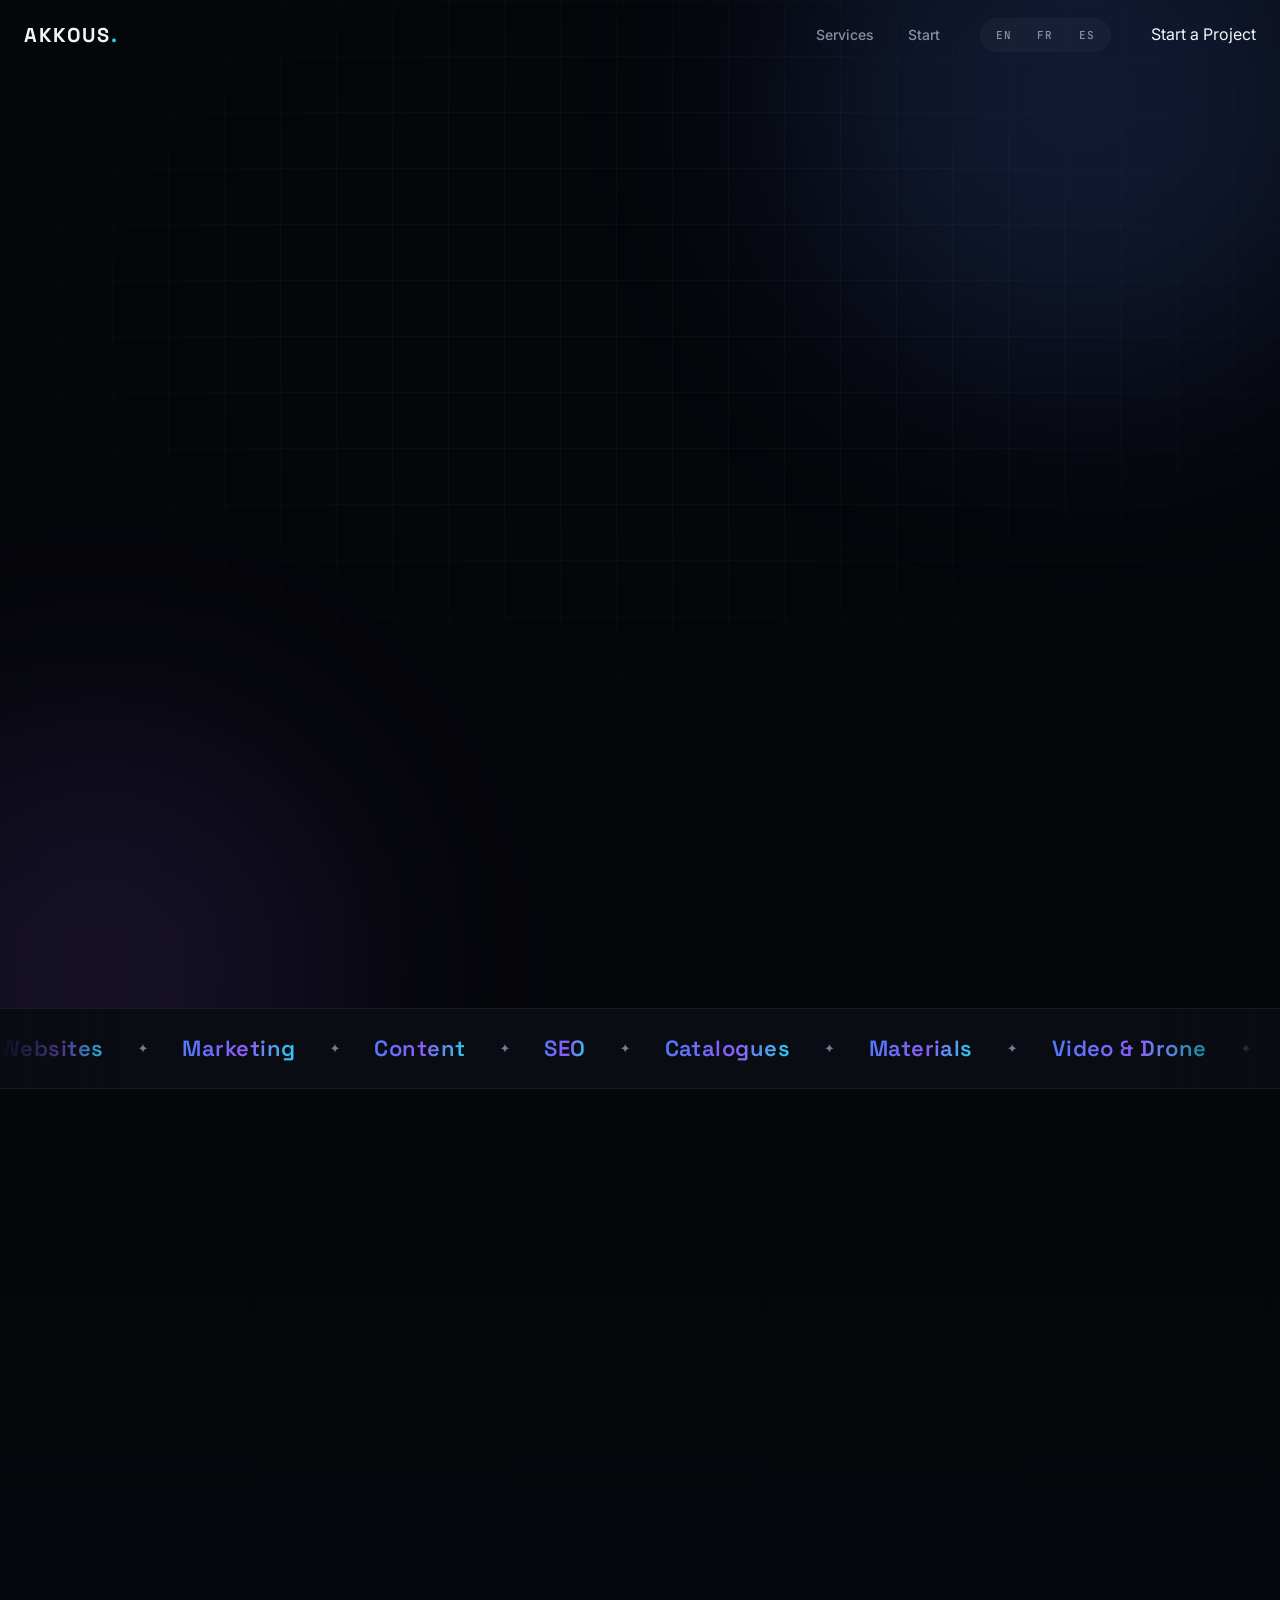
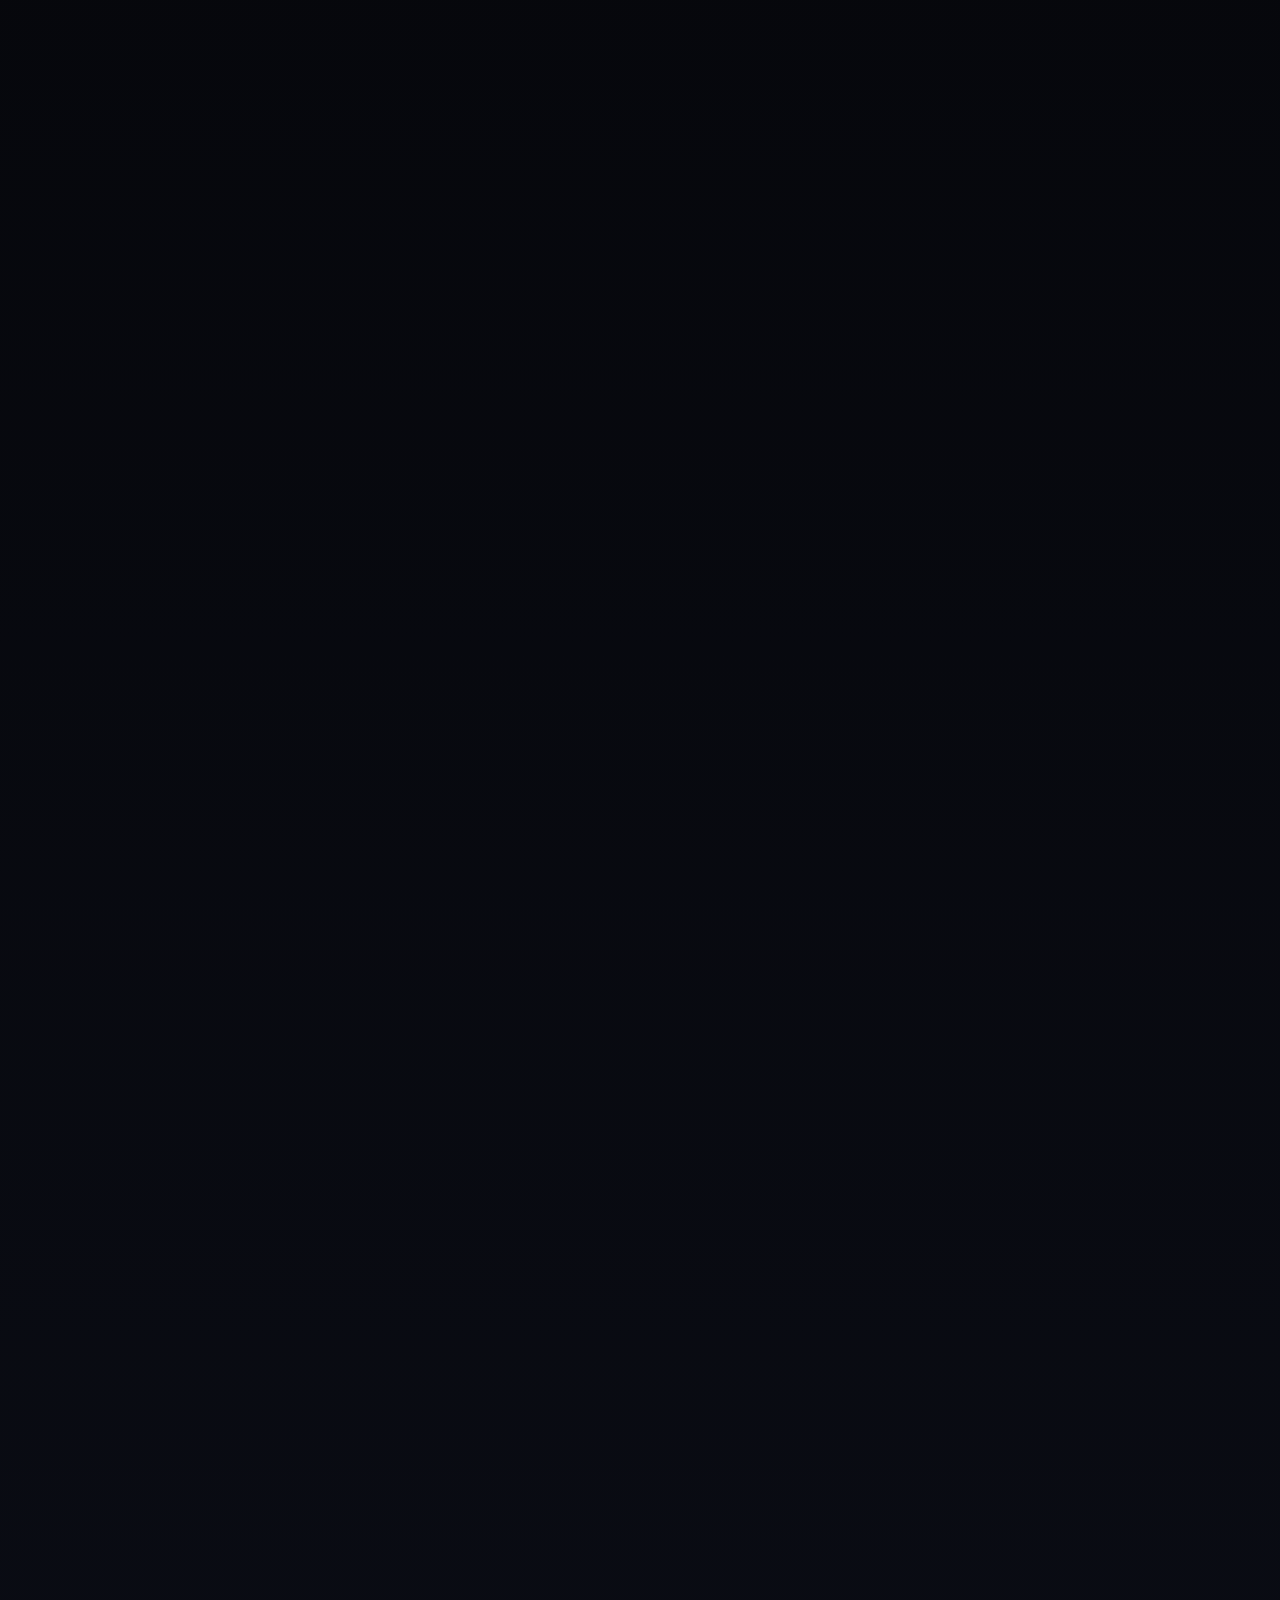
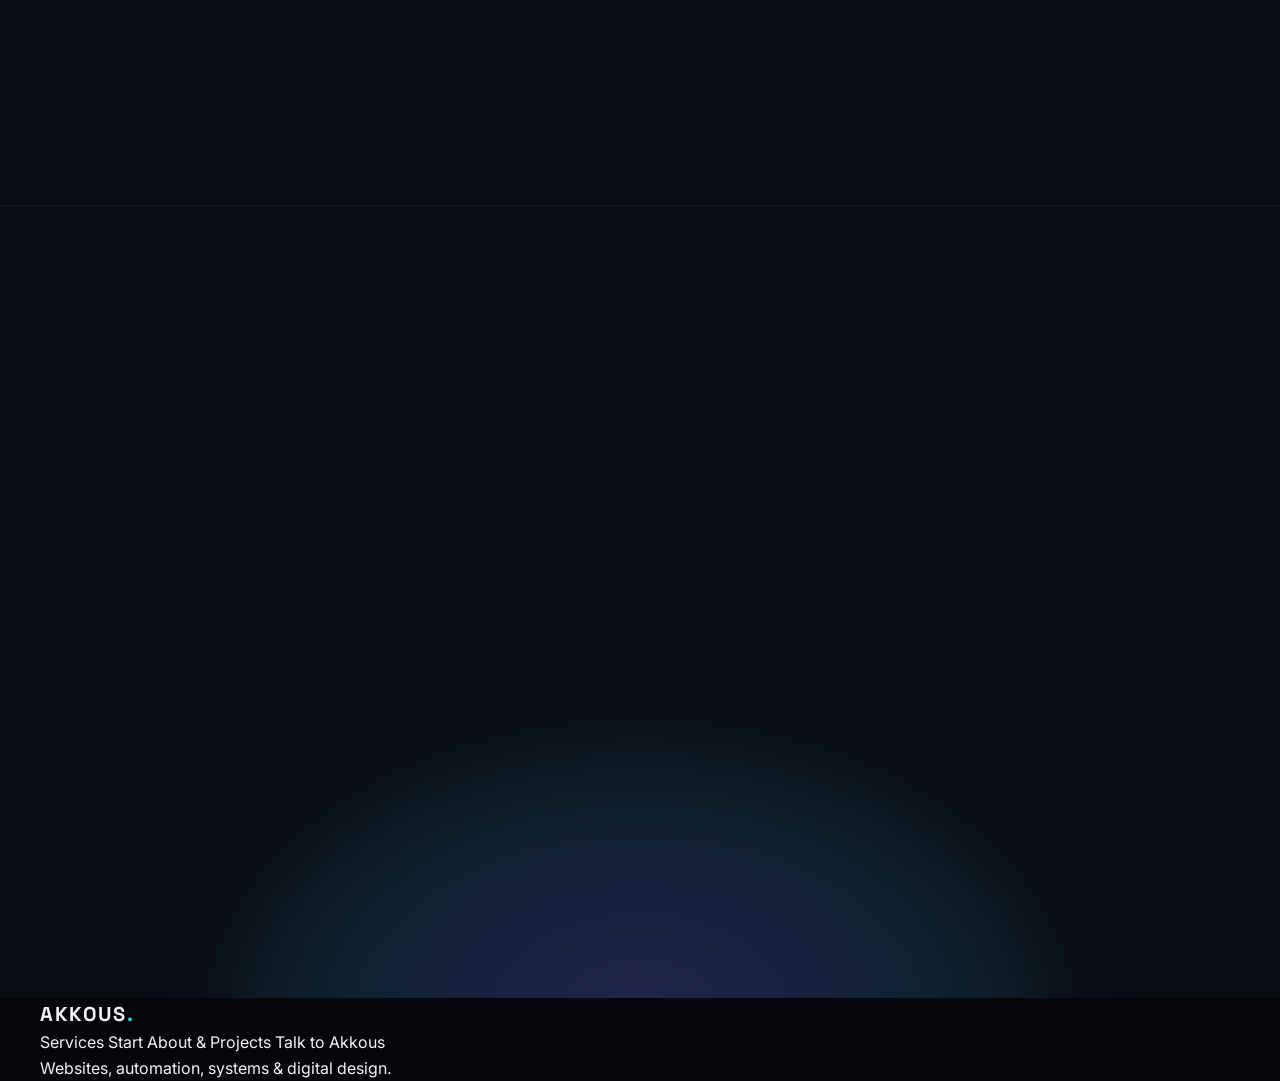
==== commit 8ba0ffa1: "feat: add About & Projects page and /about route" ====
--- a/index.html
+++ b/index.html
@@ -460,6 +460,7 @@
     <nav class="footer__links" aria-label="Footer navigation" data-i18n-aria-label="footer.navAria">
       <a href="#services" data-i18n="nav.services">Services</a>
       <a href="#start" data-i18n="nav.start">Start</a>
+      <a href="about/" data-i18n="footer.parcours">About &amp; Projects</a>
       <a href="https://wa.me/48889271562" data-wa-cta target="_blank" rel="noopener noreferrer" data-i18n-title="whatsapp.tooltip" data-i18n="buttons.talkToAkkous">Talk to Akkous</a>
     </nav>
     <p class="footer__note" data-i18n="footer.note">Websites, automation, systems &amp; digital design.</p>
